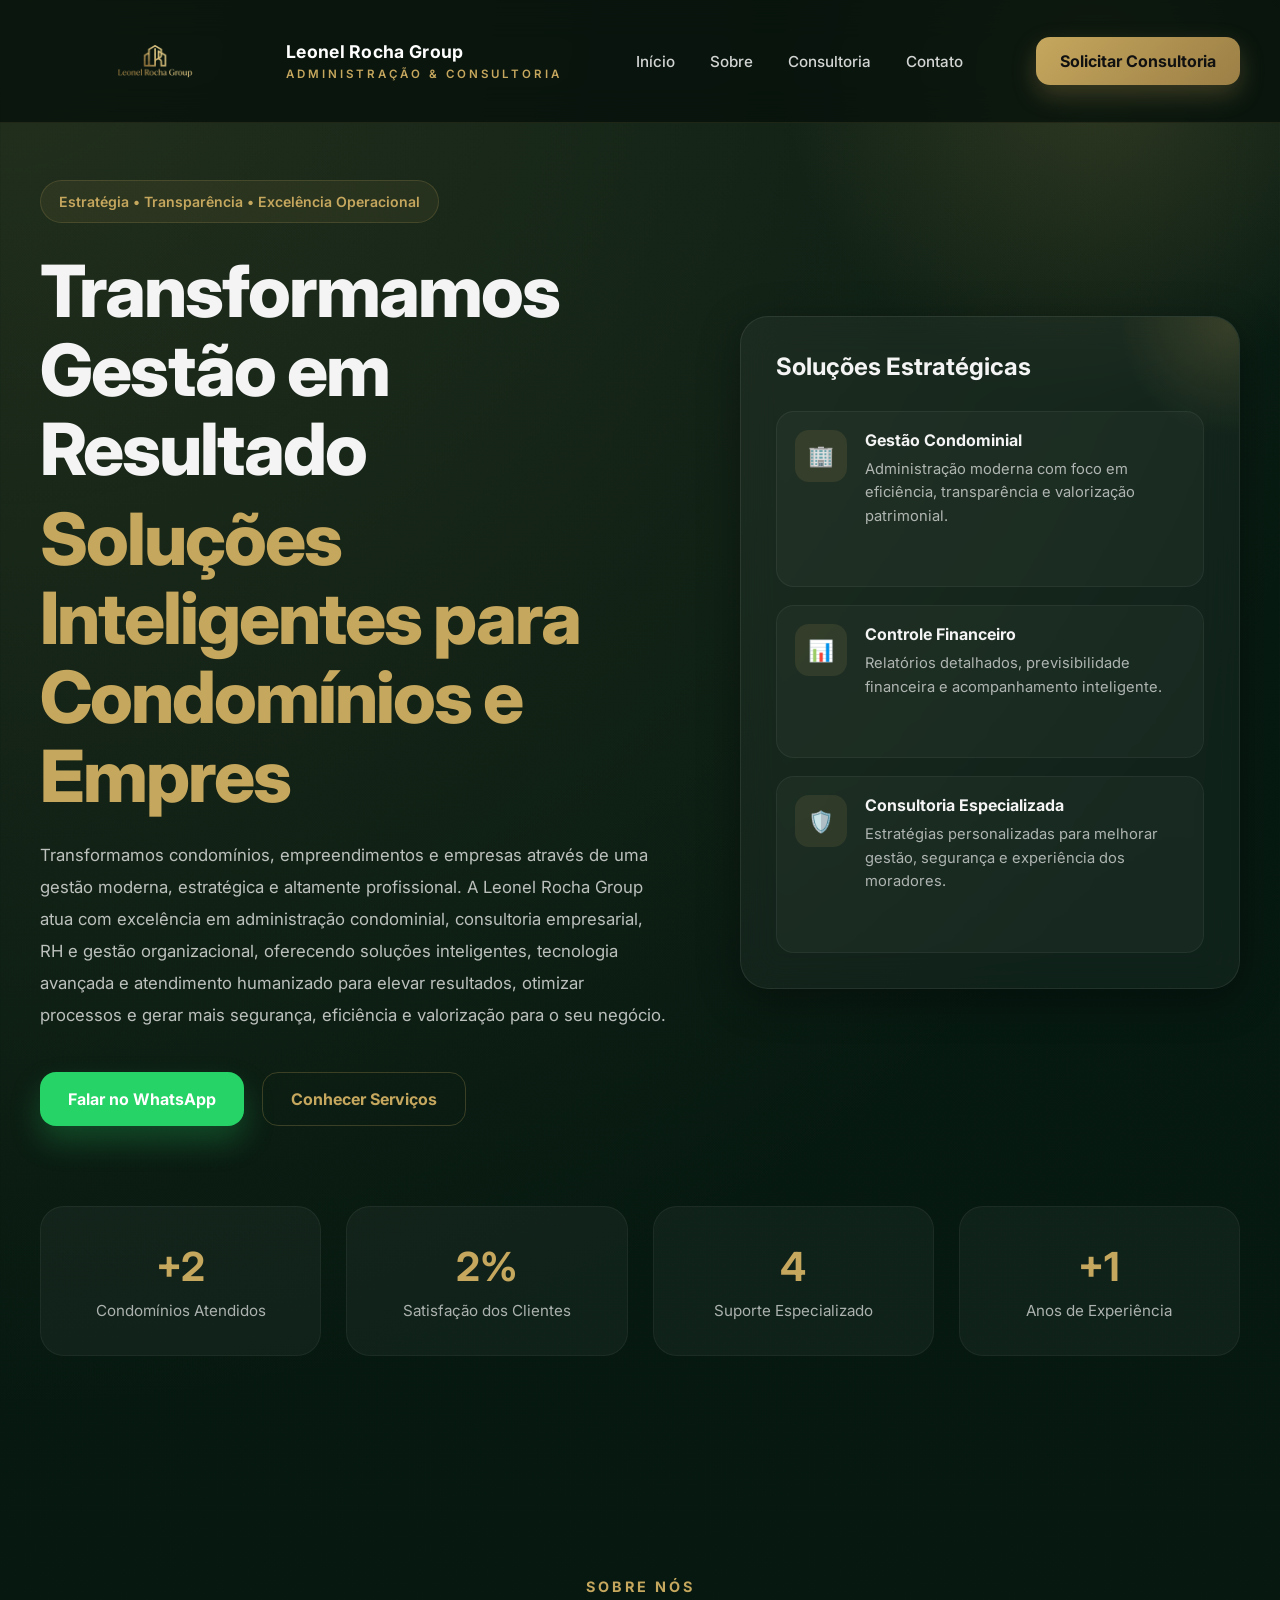
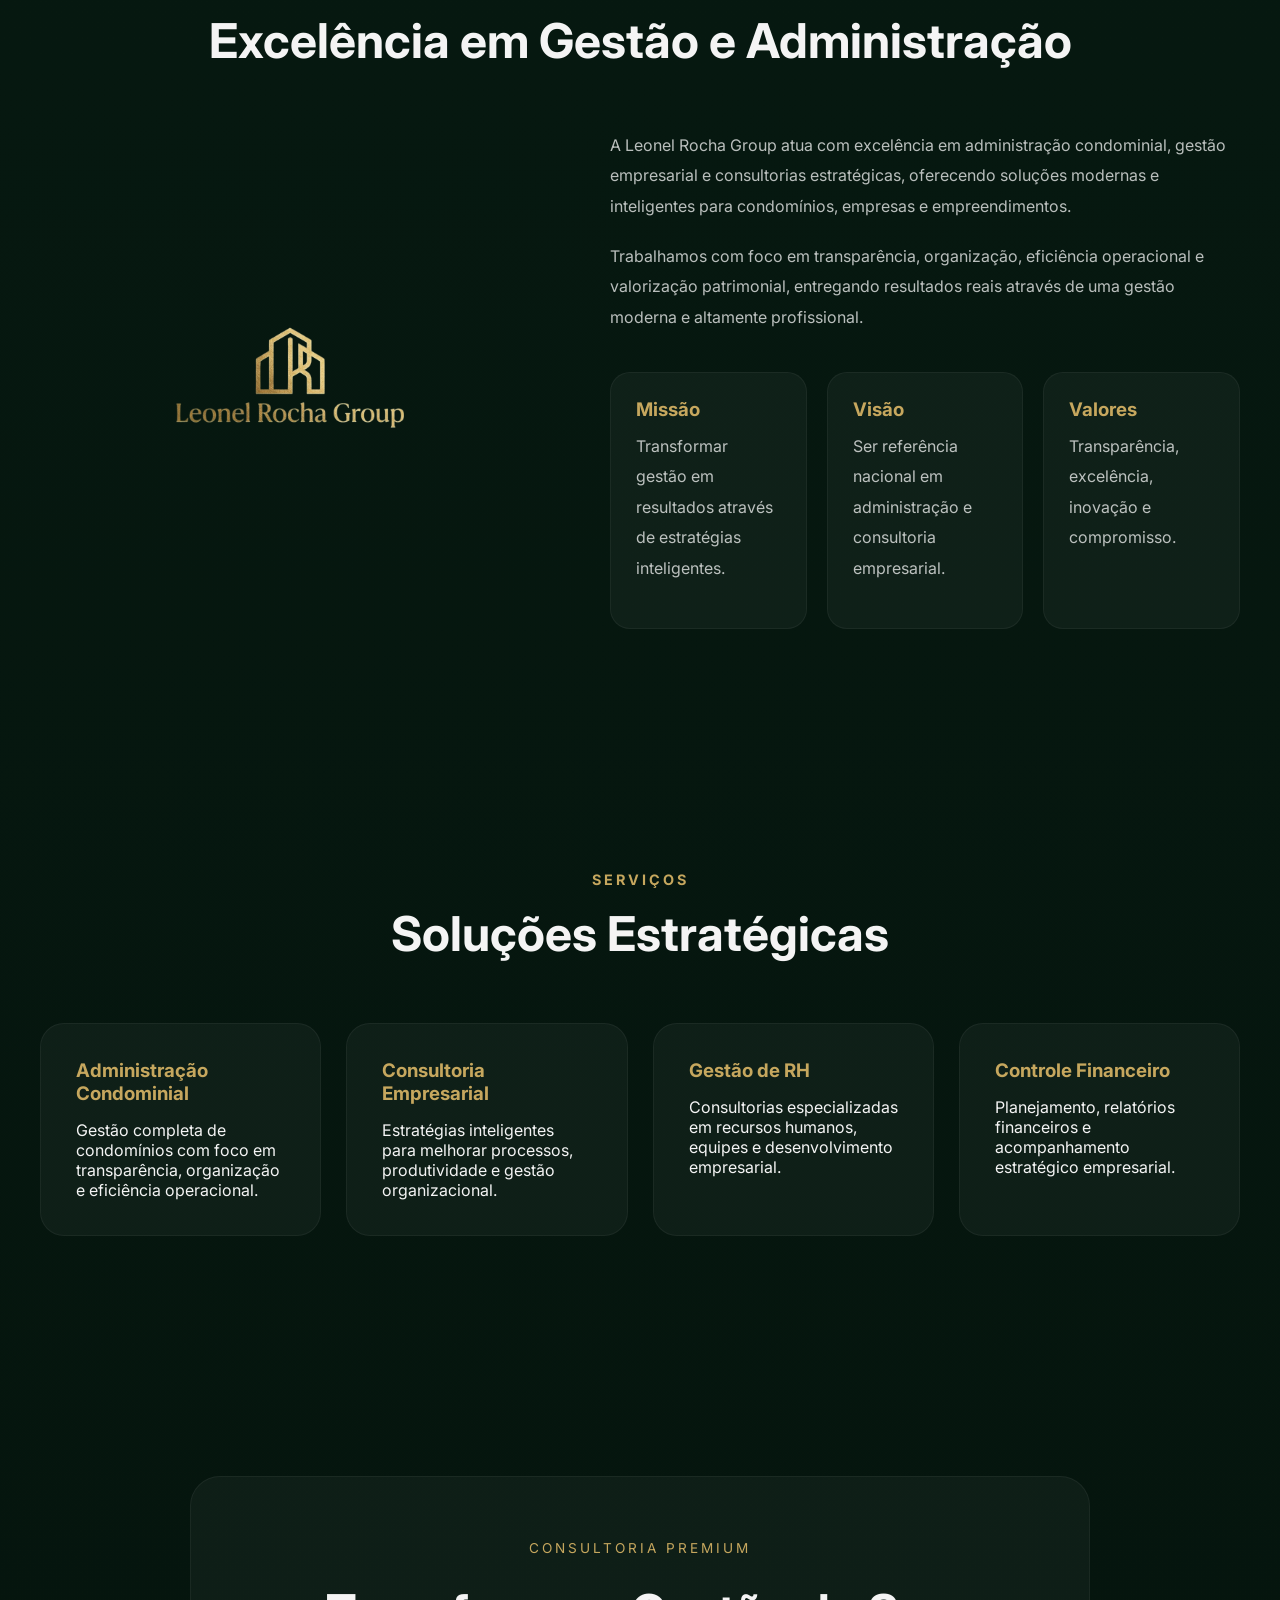
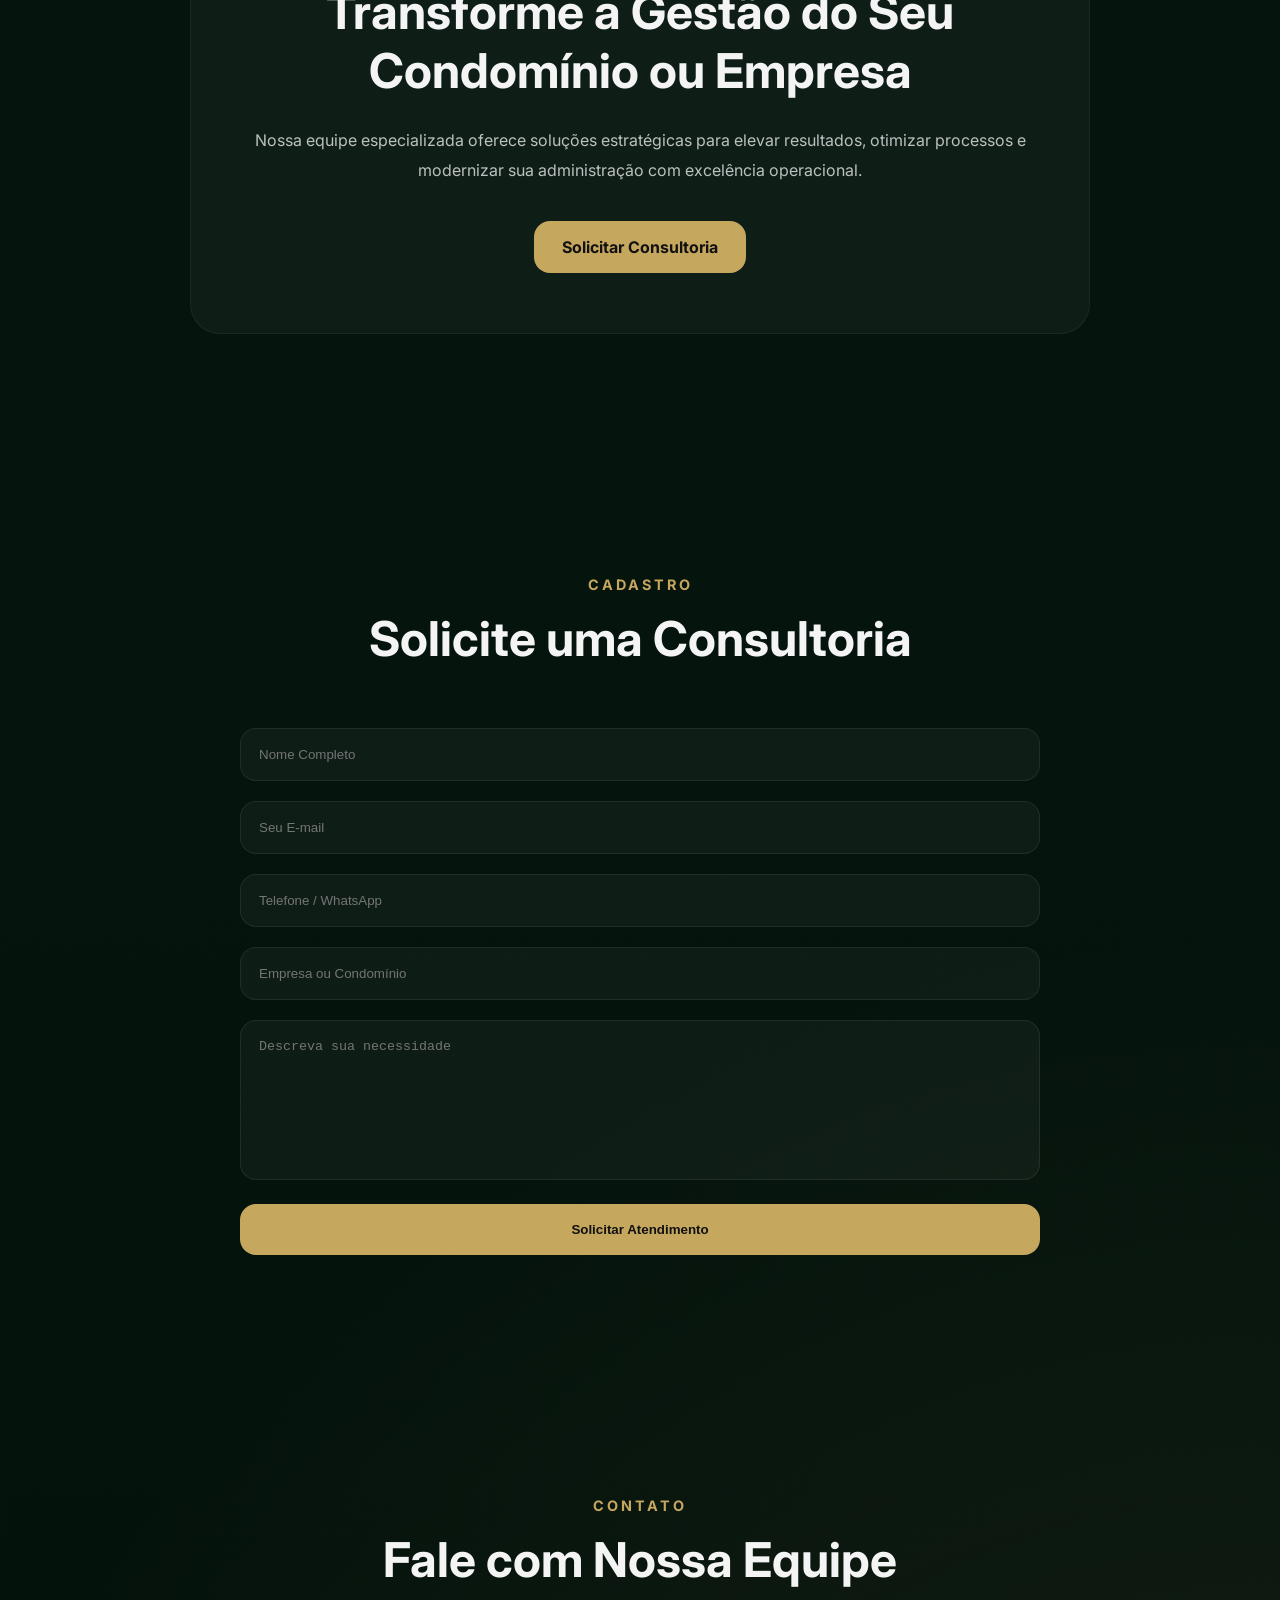
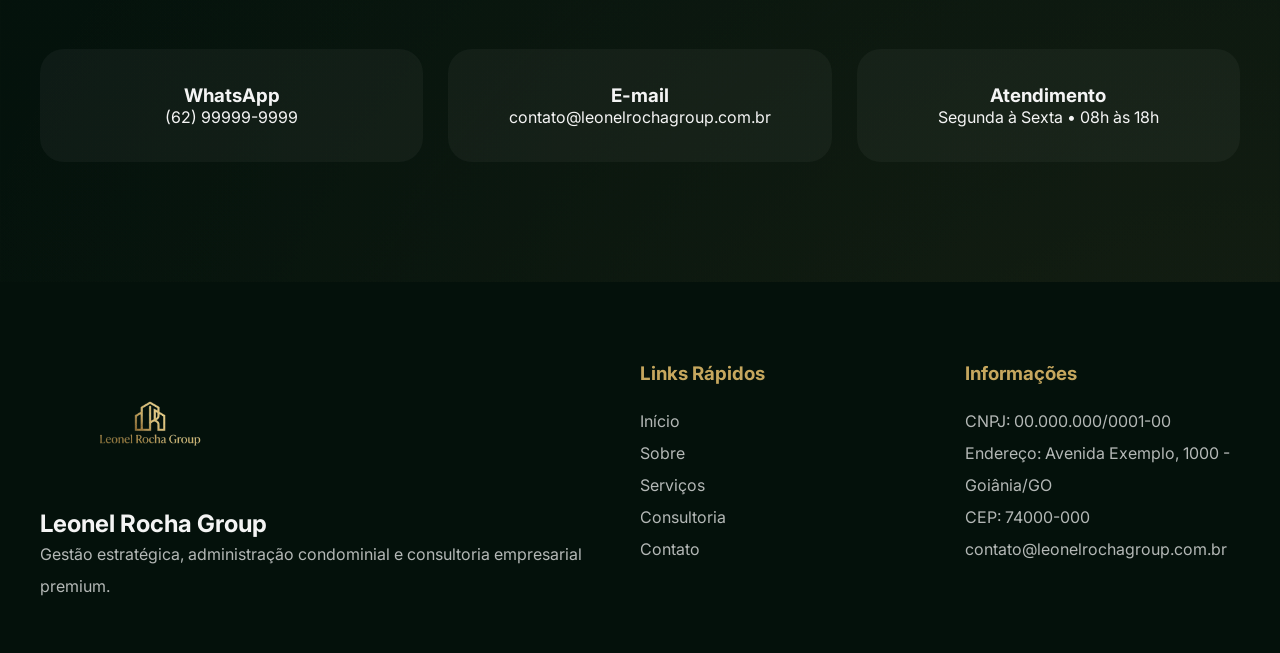
==== Html/index.html @ 77a7e717 "Primeira versão do site" ====
<!DOCTYPE html>
<html lang="pt-BR">

<head>
    <meta charset="UTF-8" />
    <meta name="viewport" content="width=device-width, initial-scale=1.0" />

    <title>Leonel Rocha Group | Administração & Consultoria</title>

    <!-- GOOGLE FONTS -->
    <link rel="preconnect" href="https://fonts.googleapis.com">
    <link rel="preconnect" href="https://fonts.gstatic.com" crossorigin>

    <link
        href="https://fonts.googleapis.com/css2?family=Inter:wght@300;400;500;600;700;800&display=swap"
        rel="stylesheet">

    <!-- CSS -->
    <link rel="stylesheet" href="/Css/style.css">
</head>

<body>

    <!-- NAVBAR -->

    <header class="navbar">

        <div class="nav-container">

            <a href="#" class="logo">

                <div class="logo-box">
                    <img src="/Src/Gemini_Generated_Image_ (1).png"
                        alt="Logo Leonel Rocha Group">
                </div>

                <div class="logo-text">
                    <h2>Leonel Rocha Group</h2>
                    <span>Administração & Consultoria</span>
                </div>

            </a>

            <nav class="menu">

                <a href="#inicio">Início</a>

                <a href="#sobre">Sobre</a>

                <a href="#consultoria">Consultoria</a>

                <a href="#contato">Contato</a>

            </nav>

            <a href="#cadastro" class="nav-button">
                Solicitar Consultoria
            </a>

            <div class="mobile-menu">
                ☰
            </div>

        </div>

    </header>

    <!-- HERO -->

    <section class="hero" id="inicio">

        <div class="hero-container">

            <div class="hero-content">

                <div class="tag">
                    Estratégia • Transparência • Excelência Operacional
                </div>

                <h1>
                    Transformamos Gestão em Resultado

                    <span>
                        Soluções Inteligentes para Condomínios e Empresas
                    </span>
                </h1>

                <p>
                    Transformamos condomínios, empreendimentos e empresas
                    através de uma gestão moderna, estratégica e altamente
                    profissional.

                    A Leonel Rocha Group atua com excelência em administração
                    condominial, consultoria empresarial, RH e gestão
                    organizacional, oferecendo soluções inteligentes,
                    tecnologia avançada e atendimento humanizado para elevar
                    resultados, otimizar processos e gerar mais segurança,
                    eficiência e valorização para o seu negócio.
                </p>

                <div class="hero-buttons">

                    <a href="#contato" class="btn-primary">
                        Falar no WhatsApp
                    </a>

                    <a href="#servicos" class="btn-secondary">
                        Conhecer Serviços
                    </a>

                </div>

            </div>

            <!-- HERO CARD -->

            <div class="hero-card">

                <h3>
                    Soluções Estratégicas
                </h3>

                <div class="card-list">

                    <div class="card-item">

                        <div class="card-icon">
                            🏢
                        </div>

                        <div>

                            <h4>Gestão Condominial</h4>

                            <p>
                                Administração moderna com foco em eficiência,
                                transparência e valorização patrimonial.
                            </p>

                        </div>

                    </div>

                    <div class="card-item">

                        <div class="card-icon">
                            📊
                        </div>

                        <div>

                            <h4>Controle Financeiro</h4>

                            <p>
                                Relatórios detalhados, previsibilidade
                                financeira e acompanhamento inteligente.
                            </p>

                        </div>

                    </div>

                    <div class="card-item">

                        <div class="card-icon">
                            🛡️
                        </div>

                        <div>

                            <h4>Consultoria Especializada</h4>

                            <p>
                                Estratégias personalizadas para melhorar
                                gestão, segurança e experiência dos moradores.
                            </p>

                        </div>

                    </div>

                </div>

            </div>

        </div>

    </section>

    <!-- ESTATÍSTICAS -->

    <section class="stats">

        <div class="stat-box">
            <h2>+120</h2>
            <p>Condomínios Atendidos</p>
        </div>

        <div class="stat-box">
            <h2>98%</h2>
            <p>Satisfação dos Clientes</p>
        </div>

        <div class="stat-box">
            <h2>24/7</h2>
            <p>Suporte Especializado</p>
        </div>

        <div class="stat-box">
            <h2>+10</h2>
            <p>Anos de Experiência</p>
        </div>

    </section>

    <!-- SOBRE -->

    <section class="about" id="sobre">

        <div class="section-title">

            <span>SOBRE NÓS</span>

            <h2>
                Excelência em Gestão e Administração
            </h2>

        </div>

        <div class="about-container">

            <div class="about-image">

                <img src="/Src/Gemini_Generated_Image_ (1).png"
                    alt="Leonel Rocha Group">

            </div>

            <div class="about-content">

                <p>
                    A Leonel Rocha Group atua com excelência em administração
                    condominial, gestão empresarial e consultorias
                    estratégicas, oferecendo soluções modernas e inteligentes
                    para condomínios, empresas e empreendimentos.
                </p>

                <p>
                    Trabalhamos com foco em transparência, organização,
                    eficiência operacional e valorização patrimonial,
                    entregando resultados reais através de uma gestão moderna
                    e altamente profissional.
                </p>

                <div class="about-grid">

                    <div class="about-box">

                        <h3>Missão</h3>

                        <p>
                            Transformar gestão em resultados através de
                            estratégias inteligentes.
                        </p>

                    </div>

                    <div class="about-box">

                        <h3>Visão</h3>

                        <p>
                            Ser referência nacional em administração e
                            consultoria empresarial.
                        </p>

                    </div>

                    <div class="about-box">

                        <h3>Valores</h3>

                        <p>
                            Transparência, excelência, inovação e compromisso.
                        </p>

                    </div>

                </div>

            </div>

        </div>

    </section>

    <!-- SERVIÇOS -->

    <section class="services" id="servicos">

        <div class="section-title">

            <span>SERVIÇOS</span>

            <h2>
                Soluções Estratégicas
            </h2>

        </div>

        <div class="services-grid">

            <div class="service-card">

                <h3>Administração Condominial</h3>

                <p>
                    Gestão completa de condomínios com foco em transparência,
                    organização e eficiência operacional.
                </p>

            </div>

            <div class="service-card">

                <h3>Consultoria Empresarial</h3>

                <p>
                    Estratégias inteligentes para melhorar processos,
                    produtividade e gestão organizacional.
                </p>

            </div>

            <div class="service-card">

                <h3>Gestão de RH</h3>

                <p>
                    Consultorias especializadas em recursos humanos, equipes e
                    desenvolvimento empresarial.
                </p>

            </div>

            <div class="service-card">

                <h3>Controle Financeiro</h3>

                <p>
                    Planejamento, relatórios financeiros e acompanhamento
                    estratégico empresarial.
                </p>

            </div>

        </div>

    </section>

    <!-- CONSULTORIA -->

    <section class="consultoria" id="consultoria">

        <div class="consultoria-content">

            <span>
                CONSULTORIA PREMIUM
            </span>

            <h2>
                Transforme a Gestão do Seu Condomínio ou Empresa
            </h2>

            <p>
                Nossa equipe especializada oferece soluções estratégicas para
                elevar resultados, otimizar processos e modernizar sua
                administração com excelência operacional.
            </p>

            <a href="#cadastro" class="consultoria-btn">
                Solicitar Consultoria
            </a>

        </div>

    </section>

    <!-- CADASTRO -->

    <section class="cadastro" id="cadastro">

        <div class="section-title">

            <span>CADASTRO</span>

            <h2>
                Solicite uma Consultoria
            </h2>

        </div>

        <form class="cadastro-form">

            <div class="input-group">
                <input type="text"
                    placeholder="Nome Completo"
                    required>
            </div>

            <div class="input-group">
                <input type="email"
                    placeholder="Seu E-mail"
                    required>
            </div>

            <div class="input-group">
                <input type="text"
                    placeholder="Telefone / WhatsApp"
                    required>
            </div>

            <div class="input-group">
                <input type="text"
                    placeholder="Empresa ou Condomínio">
            </div>

            <div class="input-group">
                <textarea
                    placeholder="Descreva sua necessidade"></textarea>
            </div>

            <button type="submit">
                Solicitar Atendimento
            </button>

        </form>

    </section>

    <!-- CONTATO -->

    <section class="contact" id="contato">

        <div class="section-title">

            <span>CONTATO</span>

            <h2>
                Fale com Nossa Equipe
            </h2>

        </div>

        <div class="contact-grid">

            <div class="contact-card">

                <h3>WhatsApp</h3>

                <p>(62) 99999-9999</p>

            </div>

            <div class="contact-card">

                <h3>E-mail</h3>

                <p>
                    contato@leonelrochagroup.com.br
                </p>

            </div>

            <div class="contact-card">

                <h3>Atendimento</h3>

                <p>
                    Segunda à Sexta • 08h às 18h
                </p>

            </div>

        </div>

    </section>

    <!-- FOOTER -->

    <footer class="footer">

        <div class="footer-container">

            <div class="footer-logo">

                <img src="/Src/Gemini_Generated_Image_ (1).png"
                    alt="Logo">

                <h2>
                    Leonel Rocha Group
                </h2>

                <p>
                    Gestão estratégica, administração condominial e
                    consultoria empresarial premium.
                </p>

            </div>

            <div class="footer-links">

                <h3>Links Rápidos</h3>

                <a href="#inicio">Início</a>

                <a href="#sobre">Sobre</a>

                <a href="#servicos">Serviços</a>

                <a href="#consultoria">Consultoria</a>

                <a href="#contato">Contato</a>

            </div>

            <div class="footer-company">

                <h3>Informações</h3>

                <p>
                    CNPJ: 00.000.000/0001-00
                </p>

                <p>
                    Endereço: Avenida Exemplo, 1000 - Goiânia/GO
                </p>

                <p>
                    CEP: 74000-000
                </p>

                <p>
                    contato@leonelrochagroup.com.br
                </p>

            </div>

        </div>

        <div class="footer-bottom">

            © 2026 Leonel Rocha Group — Todos os direitos reservados.

        </div>

    </footer>

    <!-- ADICIONE ANTES DE FECHAR O </body> -->

<script>

/* =========================================
   MENU MOBILE
========================================= */

const mobileMenu = document.querySelector(".mobile-menu");
const menu = document.querySelector(".menu");

mobileMenu.addEventListener("click", () => {

    menu.classList.toggle("active");

});

/* =========================================
   NAVBAR SCROLL EFFECT
========================================= */

const navbar = document.querySelector(".navbar");

window.addEventListener("scroll", () => {

    if(window.scrollY > 50){

        navbar.classList.add("navbar-scroll");

    } else {

        navbar.classList.remove("navbar-scroll");

    }

});

/* =========================================
   SCROLL REVEAL ANIMATION
========================================= */

const reveals = document.querySelectorAll(`
.hero-content,
.hero-card,
.stat-box,
.about-image,
.about-content,
.service-card,
.contact-card,
.consultoria-content,
.cadastro-form
`);

const revealOnScroll = () => {

    reveals.forEach((element) => {

        const windowHeight = window.innerHeight;
        const revealTop = element.getBoundingClientRect().top;
        const revealPoint = 120;

        if(revealTop < windowHeight - revealPoint){

            element.classList.add("active-reveal");

        }

    });

};

window.addEventListener("scroll", revealOnScroll);

revealOnScroll();

/* =========================================
   CONTADOR ANIMADO
========================================= */

const counters = document.querySelectorAll(".stat-box h2");

const startCounter = () => {

    counters.forEach(counter => {

        const updateCounter = () => {

            const target = +counter.innerText.replace(/\D/g, '');
            const count = +counter.getAttribute("data-count") || 0;

            const increment = target / 80;

            if(count < target){

                const value = Math.ceil(count + increment);

                counter.setAttribute("data-count", value);

                if(counter.innerText.includes("%")){

                    counter.innerText = value + "%";

                } else if(counter.innerText.includes("+")){

                    counter.innerText = "+" + value;

                } else {

                    counter.innerText = value;

                }

                setTimeout(updateCounter, 20);

            }

        };

        updateCounter();

    });

};

startCounter();

/* =========================================
   EFEITO DIGITAÇÃO HERO
========================================= */

const typingElement = document.querySelector(".hero h1 span");

const text = "Soluções Inteligentes para Condomínios e Empresas";

let index = 0;

function typingEffect(){

    if(index < text.length){

        typingElement.innerHTML += text.charAt(index);

        index++;

        setTimeout(typingEffect, 45);

    }

}

typingElement.innerHTML = "";

typingEffect();

/* =========================================
   BOTÃO WHATSAPP
========================================= */

const whatsappBtn = document.querySelector(".btn-primary");

whatsappBtn.addEventListener("click", () => {

    window.open(
        "https://wa.me/5562999999999?text=Olá,%20gostaria%20de%20solicitar%20uma%20consultoria.",
        "_blank"
    );

});

/* =========================================
   PARTICULAS PREMIUM
========================================= */

const body = document.querySelector("body");

for(let i = 0; i < 25; i++){

    let particle = document.createElement("span");

    particle.classList.add("particle");

    particle.style.left = Math.random() * window.innerWidth + "px";

    particle.style.animationDuration =
        (Math.random() * 10 + 10) + "s";

    particle.style.opacity = Math.random();

    particle.style.width =
        particle.style.height =
        (Math.random() * 4 + 2) + "px";

    body.appendChild(particle);

}

</script>

<script src="/Js/script.js"></script>

</body>

</html>
---- Css/style.css ----
/* =========================
   RESET
========================= */

*{
  margin:0;
  padding:0;
  box-sizing:border-box;
}

html{
  scroll-behavior:smooth;
}

body{
  font-family:'Inter',sans-serif;
  background:
  radial-gradient(circle at top left, rgba(198,167,94,0.15), transparent 25%),
  radial-gradient(circle at bottom right, rgba(198,167,94,0.10), transparent 25%),
  linear-gradient(to bottom, #071b12, #04110b);

  color:#F4F4F4;
  overflow-x:hidden;
}

/* =========================
   ROOT
========================= */

:root{
  --primary:#0A3220;
  --primary-dark:#04140d;
  --secondary:#C6A75E;
  --secondary-light:#e3c783;
  --white:#F4F4F4;
  --text:#d9d9d9;
  --glass:rgba(255,255,255,0.05);
  --border:rgba(255,255,255,0.08);
  --shadow:0 10px 40px rgba(0,0,0,.35);
  --accent:#25D366;
}

/* =========================
   SCROLL
========================= */

::-webkit-scrollbar{
  width:10px;
}

::-webkit-scrollbar-track{
  background:#071b12;
}

::-webkit-scrollbar-thumb{
  background:var(--secondary);
  border-radius:20px;
}

/* =========================
   NAVBAR
========================= */

.navbar{
  width:100%;
  position:fixed;
  top:0;
  left:0;
  z-index:999;
  backdrop-filter:blur(18px);
  -webkit-backdrop-filter:blur(18px);
  background:rgba(5,15,10,0.75);
  border-bottom:1px solid rgba(198,167,94,0.12);
}

.nav-container{
  max-width:1400px;
  margin:auto;
  padding:16px 40px;
  display:flex;
  align-items:center;
  justify-content:space-between;
  gap:30px;
}

/* =========================
   LOGO
========================= */

.logo{
  display:flex;
  align-items:center;
  gap:16px;
  text-decoration:none;
  flex-shrink:0;
}

.logo-box{
  width:230px;
  height:90px;
  display:flex;
  align-items:center;
  justify-content:center;
  overflow:hidden;
}

.logo-box img{
  width:100%;
  height:100%;
  object-fit:contain;
}

.logo-text h2{
  color:white;
  font-size:1.1rem;
  font-weight:700;
  letter-spacing:.3px;
}

.logo-text span{
  color:var(--secondary);
  font-size:.72rem;
  text-transform:uppercase;
  letter-spacing:3px;
  font-weight:600;
}

/* =========================
   MENU
========================= */

.menu{
  display:flex;
  align-items:center;
  gap:35px;
}

.menu a{
  color:rgba(255,255,255,.82);
  text-decoration:none;
  font-size:.95rem;
  font-weight:500;
  transition:.3s ease;
  position:relative;
}

.menu a::after{
  content:'';
  position:absolute;
  left:0;
  bottom:-8px;
  width:0;
  height:2px;
  background:var(--secondary);
  transition:.3s ease;
}

.menu a:hover{
  color:var(--secondary);
}

.menu a:hover::after{
  width:100%;
}

/* =========================
   BUTTON NAV
========================= */

.nav-button{
  background:linear-gradient(
    135deg,
    var(--secondary),
    #9b7f45
  );

  border:none;
  color:#111;
  padding:14px 24px;
  border-radius:14px;
  font-weight:700;
  cursor:pointer;
  transition:.4s ease;
  box-shadow:0 10px 25px rgba(198,167,94,.25);
  text-decoration:none;
}

.nav-button:hover{
  transform:translateY(-3px);
  box-shadow:0 15px 35px rgba(198,167,94,.35);
}

/* =========================
   HERO
========================= */

.hero{
  min-height:100vh;
  display:flex;
  align-items:center;
  justify-content:center;
  padding:180px 40px 80px;
  position:relative;
}

.hero::before{
  content:'';
  position:absolute;
  width:650px;
  height:650px;
  background:
  radial-gradient(
    circle,
    rgba(198,167,94,0.18),
    transparent 70%
  );

  top:-250px;
  right:-150px;
  z-index:0;
}

.hero-container{
  max-width:1400px;
  width:100%;
  display:grid;
  grid-template-columns:1fr 500px;
  gap:70px;
  align-items:center;
  z-index:2;
}

.hero-content{
  position:relative;
}

.tag{
  display:inline-flex;
  align-items:center;
  gap:10px;
  padding:12px 18px;
  border-radius:50px;
  background:rgba(198,167,94,.08);
  border:1px solid rgba(198,167,94,.18);
  color:var(--secondary);
  margin-bottom:28px;
  font-size:.88rem;
  font-weight:600;
}

.hero h1{
  font-size:4.5rem;
  line-height:1.1;
  margin-bottom:25px;
  font-weight:800;
  letter-spacing:-2px;
}

.hero h1 span{
  color:var(--secondary);
  display:block;
  margin-top:10px;
}

.hero p{
  font-size:1.05rem;
  line-height:1.9;
  color:rgba(255,255,255,.72);
  max-width:720px;
  margin-bottom:40px;
}

/* =========================
   HERO BUTTONS
========================= */

.hero-buttons{
  display:flex;
  gap:18px;
  flex-wrap:wrap;
}

.btn-primary,
.btn-secondary{
  padding:16px 28px;
  border-radius:16px;
  font-weight:700;
  cursor:pointer;
  transition:.4s ease;
  text-decoration:none;
  display:inline-flex;
  align-items:center;
  justify-content:center;
}

.btn-primary{
  background:var(--accent);
  color:white;
  border:none;
  box-shadow:0 15px 30px rgba(37,211,102,.25);
}

.btn-primary:hover{
  transform:translateY(-4px);
}

.btn-secondary{
  background:transparent;
  border:1px solid rgba(198,167,94,.25);
  color:var(--secondary);
}

.btn-secondary:hover{
  background:rgba(198,167,94,.12);
  transform:translateY(-4px);
}

/* =========================
   HERO CARD
========================= */

.hero-card{
  background:rgba(255,255,255,.04);
  border:1px solid rgba(255,255,255,.08);
  backdrop-filter:blur(18px);
  border-radius:28px;
  padding:35px;
  box-shadow:var(--shadow);
  position:relative;
  overflow:hidden;
}

.hero-card::before{
  content:'';
  position:absolute;
  width:220px;
  height:220px;
  background:
  radial-gradient(
    circle,
    rgba(198,167,94,.18),
    transparent 70%
  );

  top:-100px;
  right:-100px;
}

.hero-card h3{
  font-size:1.5rem;
  margin-bottom:30px;
}

.card-list{
  display:flex;
  flex-direction:column;
  gap:18px;
}

.card-item{
  display:flex;
  gap:18px;
  align-items:flex-start;
  padding:18px;
  border-radius:18px;
  background:rgba(255,255,255,.03);
  border:1px solid rgba(255,255,255,.05);
  transition:.4s ease;
}

.card-item:hover{
  transform:translateX(6px);
  border-color:rgba(198,167,94,.25);
}

.card-icon{
  min-width:52px;
  height:52px;
  border-radius:14px;
  background:rgba(198,167,94,.12);
  display:flex;
  align-items:center;
  justify-content:center;
  font-size:1.3rem;
}

.card-item h4{
  margin-bottom:8px;
  font-size:1rem;
}

.card-item p{
  color:rgba(255,255,255,.65);
  font-size:.92rem;
  line-height:1.6;
}

/* =========================
   STATS
========================= */

.stats{
  max-width:1400px;
  margin:auto;
  padding:0 40px 100px;
  display:grid;
  grid-template-columns:repeat(4,1fr);
  gap:25px;
}

.stat-box{
  padding:35px;
  border-radius:24px;
  background:rgba(255,255,255,.04);
  border:1px solid rgba(255,255,255,.05);
  text-align:center;
  transition:.4s ease;
}

.stat-box:hover{
  transform:translateY(-6px);
  border-color:rgba(198,167,94,.25);
}

.stat-box h2{
  font-size:2.5rem;
  color:var(--secondary);
  margin-bottom:10px;
}

.stat-box p{
  color:rgba(255,255,255,.65);
  font-size:.95rem;
}

/* =========================
   SECTION TITLE
========================= */

.section-title{
  text-align:center;
  margin-bottom:60px;
}

.section-title span{
  color:var(--secondary);
  font-size:.9rem;
  letter-spacing:3px;
  font-weight:700;
}

.section-title h2{
  font-size:3rem;
  margin-top:15px;
}

/* =========================
   ABOUT
========================= */

.about,
.services,
.consultoria,
.cadastro,
.contact{
  padding:120px 40px;
}

.about-container{
  max-width:1400px;
  margin:auto;
  display:grid;
  grid-template-columns:500px 1fr;
  gap:70px;
  align-items:center;
}

.about-image img{
  width:100%;
  border-radius:30px;
  object-fit:cover;
}

.about-content p{
  color:rgba(255,255,255,.72);
  line-height:1.9;
  margin-bottom:20px;
}

.about-grid{
  display:grid;
  grid-template-columns:repeat(3,1fr);
  gap:20px;
  margin-top:40px;
}

.about-box{
  padding:25px;
  border-radius:20px;
  background:rgba(255,255,255,.04);
  border:1px solid rgba(255,255,255,.05);
}

.about-box h3{
  color:var(--secondary);
  margin-bottom:10px;
}

/* =========================
   SERVICES
========================= */

.services-grid{
  max-width:1400px;
  margin:auto;
  display:grid;
  grid-template-columns:repeat(4,1fr);
  gap:25px;
}

.service-card{
  padding:35px;
  border-radius:24px;
  background:rgba(255,255,255,.04);
  border:1px solid rgba(255,255,255,.05);
  transition:.4s ease;
}

.service-card:hover{
  transform:translateY(-8px);
  border-color:rgba(198,167,94,.25);
}

.service-card h3{
  color:var(--secondary);
  margin-bottom:15px;
}

/* =========================
   CONSULTORIA
========================= */

.consultoria-content{
  max-width:900px;
  margin:auto;
  text-align:center;
  padding:60px;
  border-radius:30px;
  background:rgba(255,255,255,.04);
  border:1px solid rgba(255,255,255,.05);
}

.consultoria-content span{
  color:var(--secondary);
  letter-spacing:3px;
  font-size:.85rem;
}

.consultoria-content h2{
  font-size:3rem;
  margin:25px 0;
}

.consultoria-content p{
  color:rgba(255,255,255,.72);
  line-height:1.9;
  margin-bottom:35px;
}

.consultoria-btn{
  display:inline-flex;
  padding:16px 28px;
  background:var(--secondary);
  color:#111;
  border-radius:16px;
  text-decoration:none;
  font-weight:700;
}

/* =========================
   FORM
========================= */

.cadastro-form{
  max-width:800px;
  margin:auto;
  display:flex;
  flex-direction:column;
  gap:20px;
}

.input-group input,
.input-group textarea{
  width:100%;
  padding:18px;
  border-radius:16px;
  border:1px solid rgba(255,255,255,.08);
  background:rgba(255,255,255,.04);
  color:white;
  outline:none;
}

.input-group textarea{
  min-height:160px;
  resize:none;
}

.cadastro-form button{
  padding:18px;
  border:none;
  border-radius:16px;
  background:var(--secondary);
  color:#111;
  font-weight:700;
  cursor:pointer;
}

/* =========================
   CONTACT
========================= */

.contact-grid{
  max-width:1200px;
  margin:auto;
  display:grid;
  grid-template-columns:repeat(3,1fr);
  gap:25px;
}

.contact-card{
  padding:35px;
  border-radius:24px;
  background:rgba(255,255,255,.04);
  text-align:center;
}

/* =========================
   FOOTER
========================= */

.footer{
  background:#04110b;
  padding-top:80px;
}

.footer-container{
  max-width:1400px;
  margin:auto;
  padding:0 40px 60px;
  display:grid;
  grid-template-columns:2fr 1fr 1fr;
  gap:50px;
}

.footer-logo img{
  width:220px;
  margin-bottom:20px;
}

.footer h3{
  margin-bottom:20px;
  color:var(--secondary);
}

.footer p,
.footer a{
  color:rgba(255,255,255,.7);
  text-decoration:none;
  line-height:2;
}

.footer-links{
  display:flex;
  flex-direction:column;
}

.footer-bottom{
  border-top:1px solid rgba(255,255,255,.05);
  text-align:center;
  padding:25px;
  color:rgba(255,255,255,.5);
}

/* =========================
   MOBILE
========================= */

.mobile-menu{
  display:none;
  color:white;
  font-size:1.8rem;
  cursor:pointer;
}

@media(max-width:1100px){

  .hero-container,
  .about-container,
  .services-grid,
  .contact-grid,
  .footer-container{
    grid-template-columns:1fr;
  }

  .stats{
    grid-template-columns:repeat(2,1fr);
  }

  .about-grid{
    grid-template-columns:1fr;
  }

  .hero h1{
    font-size:3rem;
  }

  .section-title h2{
    font-size:2.3rem;
  }
}

@media(max-width:768px){

  .menu,
  .nav-button{
    display:none;
  }

  .mobile-menu{
    display:block;
  }

  .nav-container{
    padding:15px 20px;
  }

  .logo-box{
    width:150px;
    height:60px;
  }

  .hero{
    padding:150px 20px 70px;
  }

  .hero h1{
    font-size:2.2rem;
  }

  .hero p{
    font-size:.98rem;
  }

  .hero-buttons{
    flex-direction:column;
  }

  .btn-primary,
  .btn-secondary{
    width:100%;
  }

  .stats{
    grid-template-columns:1fr;
    padding:0 20px 70px;
  }

  .about,
  .services,
  .consultoria,
  .cadastro,
  .contact{
    padding:90px 20px;
  }

  .consultoria-content{
    padding:35px 25px;
  }

  .consultoria-content h2{
    font-size:2rem;
  }

  .section-title h2{
    font-size:2rem;
  }

  /* =========================================
   MENU MOBILE
========================================= */

.menu.active{
    position:absolute;
    top:100%;
    left:0;
    width:100%;
    background:#071b12;
    display:flex;
    flex-direction:column;
    padding:30px;
    gap:25px;
    border-bottom:1px solid rgba(198,167,94,.15);
}

/* =========================================
   NAVBAR SCROLL
========================================= */

.navbar-scroll{
    background:rgba(3,10,7,.95);
    box-shadow:0 10px 30px rgba(0,0,0,.25);
}

/* =========================================
   SCROLL REVEAL
========================================= */

.hero-content,
.hero-card,
.stat-box,
.about-image,
.about-content,
.service-card,
.contact-card,
.consultoria-content,
.cadastro-form{
    opacity:0;
    transform:translateY(60px);
    transition:1s ease;
}

.active-reveal{
    opacity:1;
    transform:translateY(0);
}

/* =========================================
   HOVER PREMIUM
========================================= */

.service-card:hover,
.contact-card:hover,
.about-box:hover,
.stat-box:hover{
    transform:translateY(-10px) scale(1.02);
}

/* =========================================
   PARTICLES
========================================= */

.particle{
    position:fixed;
    bottom:-20px;
    background:rgba(198,167,94,.4);
    border-radius:50%;
    pointer-events:none;
    animation:particleMove linear infinite;
    z-index:0;
}

@keyframes particleMove{

    from{
        transform:translateY(0);
    }

    to{
        transform:translateY(-120vh);
    }

}

/* =========================================
   GLOW EFFECT
========================================= */

.hero h1 span{
    text-shadow:
    0 0 10px rgba(198,167,94,.4),
    0 0 20px rgba(198,167,94,.2);
}

/* =========================================
   BUTTON EFFECT
========================================= */

.btn-primary,
.btn-secondary,
.nav-button{
    position:relative;
    overflow:hidden;
}

.btn-primary::before,
.btn-secondary::before,
.nav-button::before{
    content:'';
    position:absolute;
    width:0;
    height:100%;
    top:0;
    left:0;
    background:rgba(255,255,255,.08);
    transition:.5s;
}

.btn-primary:hover::before,
.btn-secondary:hover::before,
.nav-button:hover::before{
    width:100%;
}

/* =========================================
   CARD GLOW
========================================= */

.hero-card::after{
    content:'';
    position:absolute;
    inset:0;
    border-radius:28px;
    padding:1px;

    background:linear-gradient(
        135deg,
        rgba(198,167,94,.35),
        transparent,
        rgba(198,167,94,.2)
    );

    pointer-events:none;

    border:1px solid rgba(198,167,94,.15);
}

/* =========================================
   INPUT EFFECT
========================================= */

.input-group input:focus,
.input-group textarea:focus{

    border-color:rgba(198,167,94,.5);

    box-shadow:
    0 0 0 4px rgba(198,167,94,.08);

}

/* =========================================
   FLOATING ANIMATION
========================================= */

.hero-card{
    animation:floating 6s ease-in-out infinite;
}

@keyframes floating{

    0%{
        transform:translateY(0px);
    }

    50%{
        transform:translateY(-10px);
    }

    100%{
        transform:translateY(0px);
    }

}
}
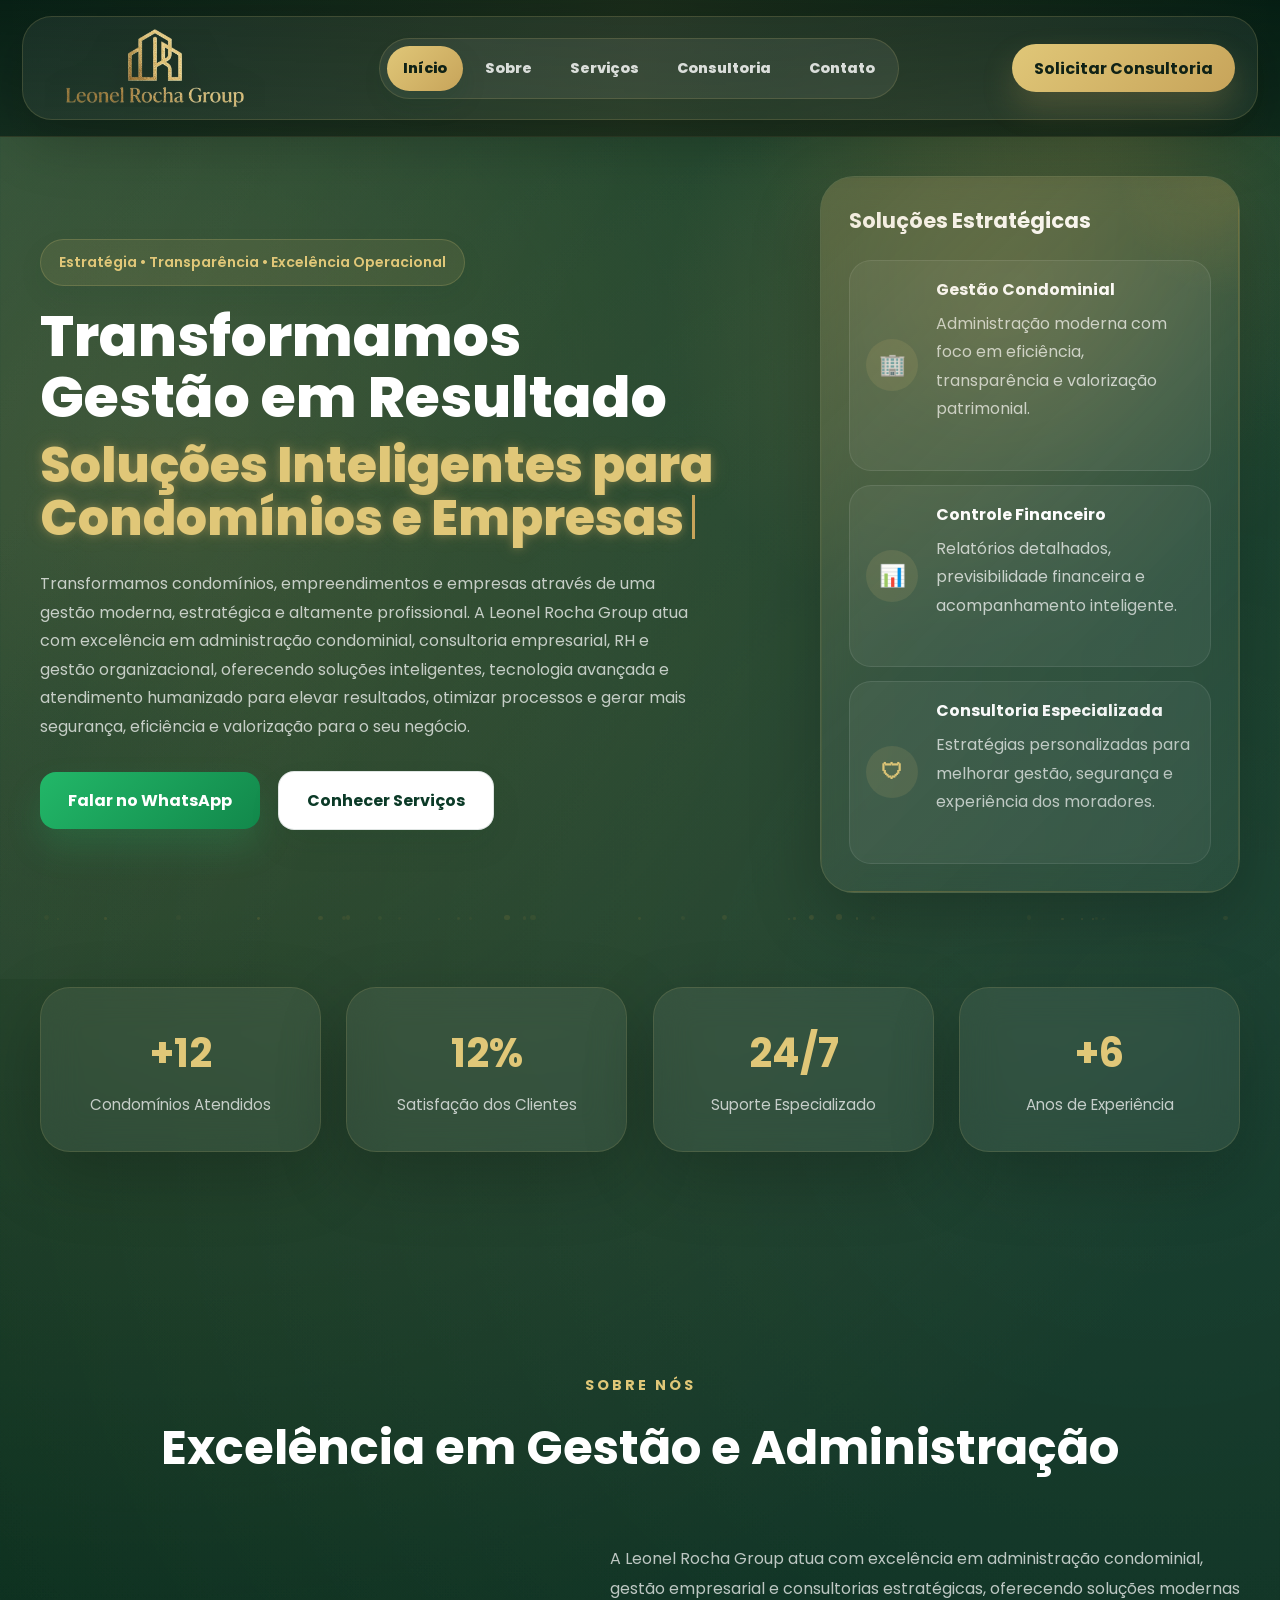
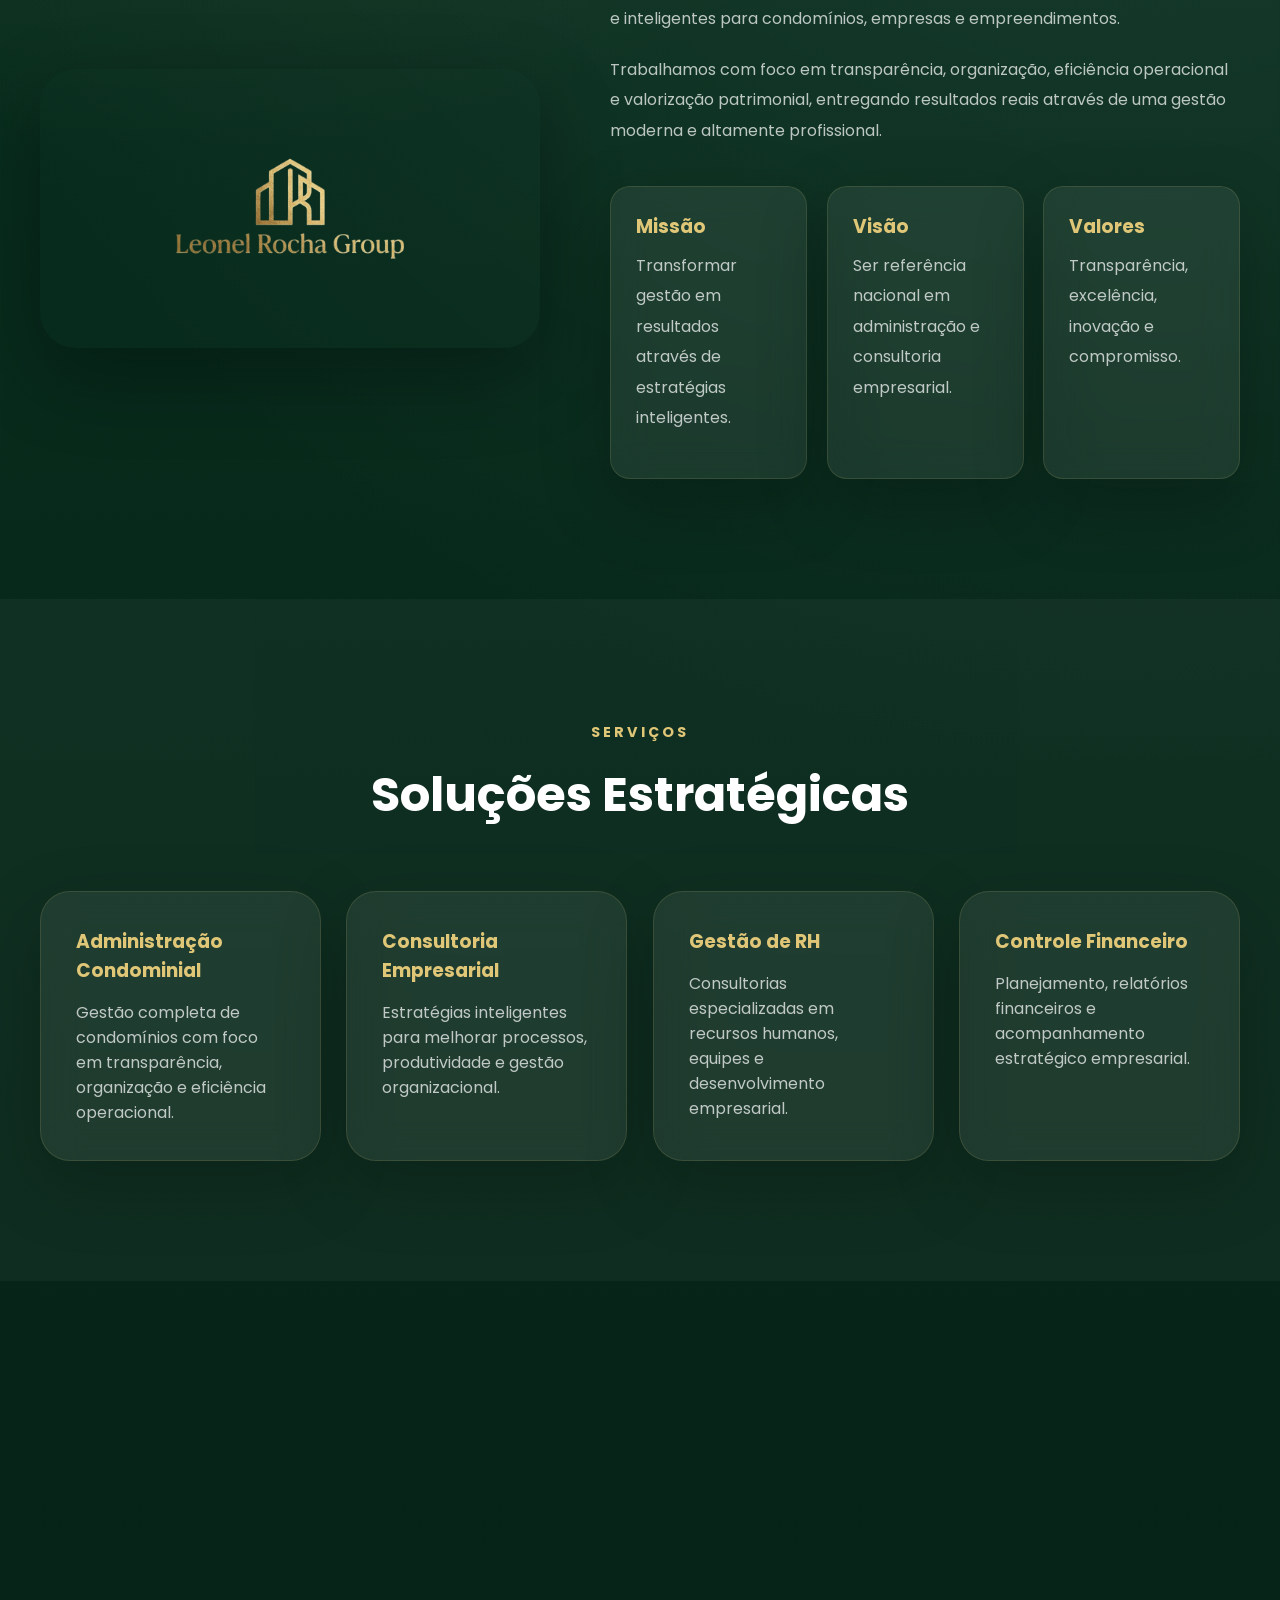
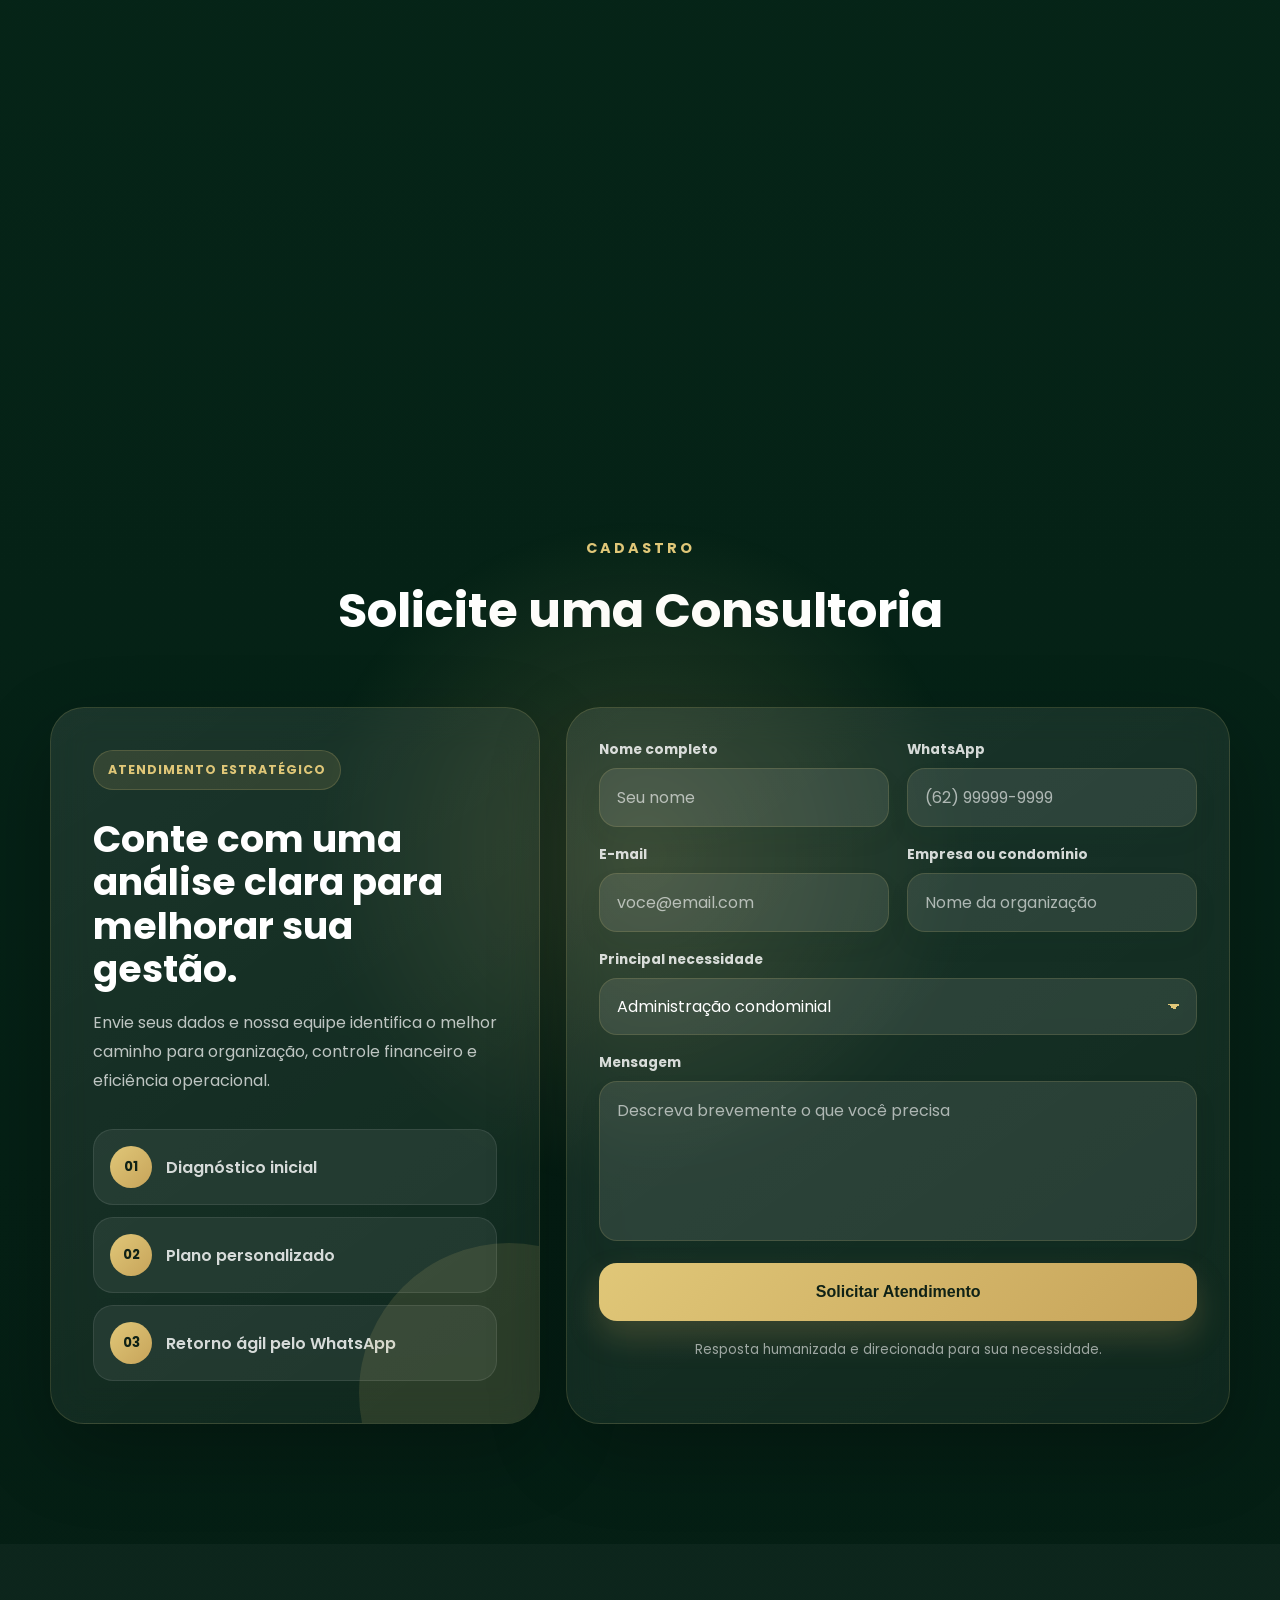
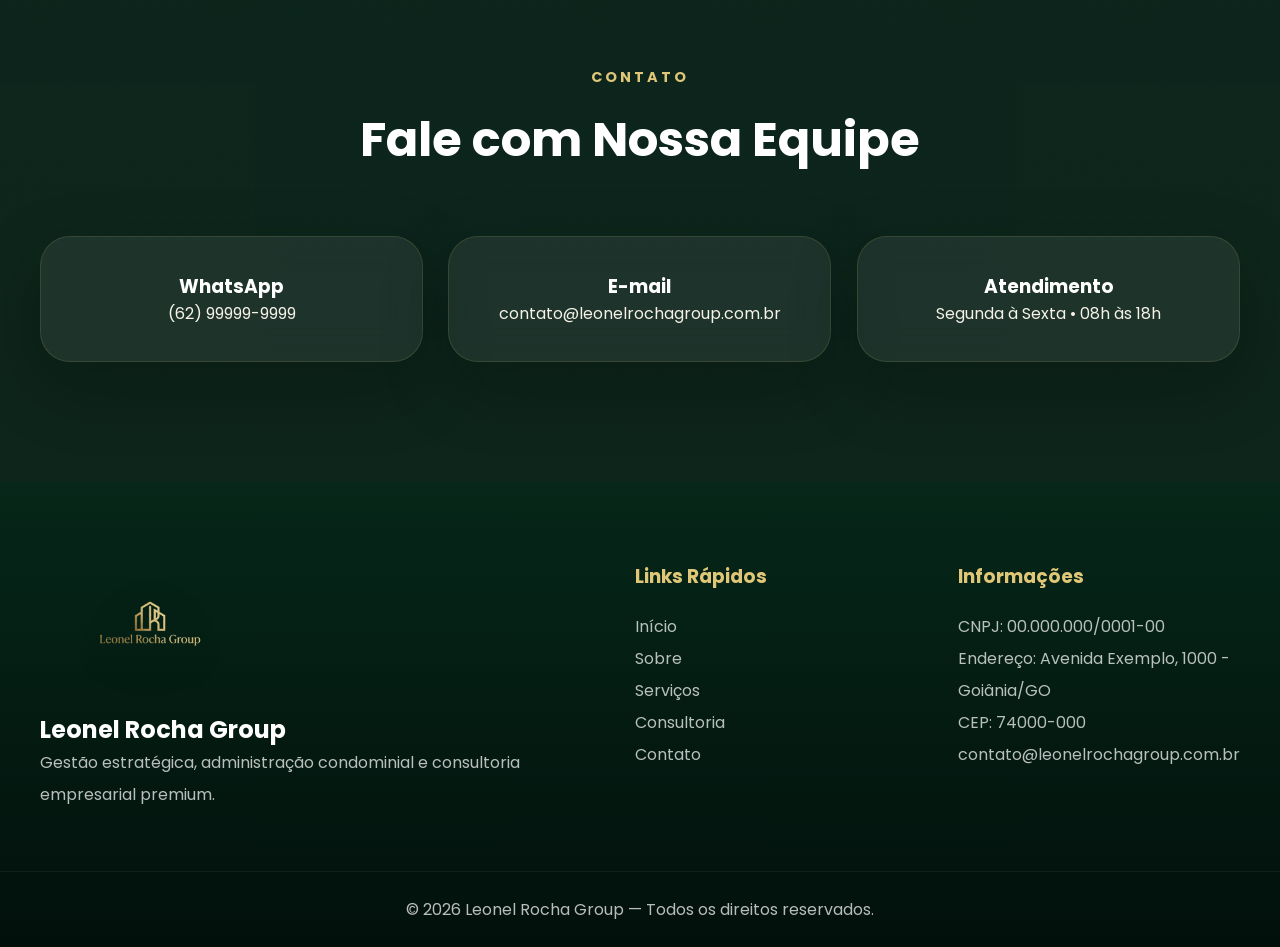
==== commit 7b320097: "Atualização do site" ====
--- a/Html/index.html
+++ b/Html/index.html
@@ -12,11 +12,11 @@
     <link rel="preconnect" href="https://fonts.gstatic.com" crossorigin>
 
     <link
-        href="https://fonts.googleapis.com/css2?family=Inter:wght@300;400;500;600;700;800&display=swap"
+        href="https://fonts.googleapis.com/css2?family=Poppins:wght@400;500;600;700;800&display=swap"
         rel="stylesheet">
 
     <!-- CSS -->
-    <link rel="stylesheet" href="/Css/style.css">
+    <link rel="stylesheet" href="../Css/style.css">
 </head>
 
 <body>
@@ -27,18 +27,13 @@
 
         <div class="nav-container">
 
-            <a href="#" class="logo">
+            <a href="#inicio" class="logo" aria-label="Leonel Rocha Group - Início">
 
                 <div class="logo-box">
-                    <img src="/Src/Gemini_Generated_Image_ (1).png"
+                    <img src="../Src/logo-completa-navbar.png"
                         alt="Logo Leonel Rocha Group">
                 </div>
 
-                <div class="logo-text">
-                    <h2>Leonel Rocha Group</h2>
-                    <span>Administração & Consultoria</span>
-                </div>
-
             </a>
 
             <nav class="menu">
@@ -46,6 +41,8 @@
                 <a href="#inicio">Início</a>
 
                 <a href="#sobre">Sobre</a>
+
+                <a href="#servicos">Serviços</a>
 
                 <a href="#consultoria">Consultoria</a>
 
@@ -57,9 +54,11 @@
                 Solicitar Consultoria
             </a>
 
-            <div class="mobile-menu">
-                ☰
-            </div>
+            <button class="mobile-menu" type="button" aria-label="Abrir menu" aria-expanded="false">
+                <span></span>
+                <span></span>
+                <span></span>
+            </button>
 
         </div>
 
@@ -74,7 +73,7 @@
             <div class="hero-content">
 
                 <div class="tag">
-                    Estratégia • Transparência • Excelência Operacional
+                    Estratégia &bull; Transparência &bull; Excelência Operacional
                 </div>
 
                 <h1>
@@ -125,7 +124,7 @@
                     <div class="card-item">
 
                         <div class="card-icon">
-                            🏢
+                            &#127970;
                         </div>
 
                         <div>
@@ -144,7 +143,7 @@
                     <div class="card-item">
 
                         <div class="card-icon">
-                            📊
+                            &#128202;
                         </div>
 
                         <div>
@@ -163,7 +162,7 @@
                     <div class="card-item">
 
                         <div class="card-icon">
-                            🛡️
+                            &#128737;
                         </div>
 
                         <div>
@@ -231,7 +230,7 @@
 
             <div class="about-image">
 
-                <img src="/Src/Gemini_Generated_Image_ (1).png"
+                <img src="../Src/Gemini_Generated_Image_ (1).png"
                     alt="Leonel Rocha Group">
 
             </div>
@@ -400,41 +399,98 @@
 
         </div>
 
-        <form class="cadastro-form">
-
-            <div class="input-group">
-                <input type="text"
-                    placeholder="Nome Completo"
-                    required>
-            </div>
-
-            <div class="input-group">
-                <input type="email"
-                    placeholder="Seu E-mail"
-                    required>
-            </div>
-
-            <div class="input-group">
-                <input type="text"
-                    placeholder="Telefone / WhatsApp"
-                    required>
-            </div>
-
-            <div class="input-group">
-                <input type="text"
-                    placeholder="Empresa ou Condomínio">
-            </div>
-
-            <div class="input-group">
-                <textarea
-                    placeholder="Descreva sua necessidade"></textarea>
-            </div>
-
-            <button type="submit">
-                Solicitar Atendimento
-            </button>
-
-        </form>
+        <div class="cadastro-panel">
+
+            <div class="cadastro-info">
+                <span class="panel-kicker">Atendimento estratégico</span>
+
+                <h3>
+                    Conte com uma análise clara para melhorar sua gestão.
+                </h3>
+
+                <p>
+                    Envie seus dados e nossa equipe identifica o melhor caminho
+                    para organização, controle financeiro e eficiência operacional.
+                </p>
+
+                <div class="panel-benefits">
+                    <div>
+                        <strong>01</strong>
+                        Diagnóstico inicial
+                    </div>
+
+                    <div>
+                        <strong>02</strong>
+                        Plano personalizado
+                    </div>
+
+                    <div>
+                        <strong>03</strong>
+                        Retorno ágil pelo WhatsApp
+                    </div>
+                </div>
+            </div>
+
+            <form class="cadastro-form">
+
+                <div class="form-row">
+                    <div class="input-group">
+                        <label for="nome">Nome completo</label>
+                        <input id="nome" type="text"
+                            placeholder="Seu nome"
+                            required>
+                    </div>
+
+                    <div class="input-group">
+                        <label for="telefone">WhatsApp</label>
+                        <input id="telefone" type="text"
+                            placeholder="(62) 99999-9999"
+                            required>
+                    </div>
+                </div>
+
+                <div class="form-row">
+                    <div class="input-group">
+                        <label for="email">E-mail</label>
+                        <input id="email" type="email"
+                            placeholder="voce@email.com"
+                            required>
+                    </div>
+
+                    <div class="input-group">
+                        <label for="empresa">Empresa ou condomínio</label>
+                        <input id="empresa" type="text"
+                            placeholder="Nome da organização">
+                    </div>
+                </div>
+
+                <div class="input-group">
+                    <label for="servico">Principal necessidade</label>
+                    <select id="servico">
+                        <option>Administração condominial</option>
+                        <option>Consultoria empresarial</option>
+                        <option>Controle financeiro</option>
+                        <option>Gestão de RH</option>
+                    </select>
+                </div>
+
+                <div class="input-group">
+                    <label for="mensagem">Mensagem</label>
+                    <textarea id="mensagem"
+                        placeholder="Descreva brevemente o que você precisa"></textarea>
+                </div>
+
+                <button type="submit">
+                    Solicitar Atendimento
+                </button>
+
+                <small>
+                    Resposta humanizada e direcionada para sua necessidade.
+                </small>
+
+            </form>
+
+        </div>
 
     </section>
 
@@ -477,7 +533,7 @@
                 <h3>Atendimento</h3>
 
                 <p>
-                    Segunda à Sexta • 08h às 18h
+                    Segunda à Sexta &bull; 08h às 18h
                 </p>
 
             </div>
@@ -494,7 +550,7 @@
 
             <div class="footer-logo">
 
-                <img src="/Src/Gemini_Generated_Image_ (1).png"
+                <img src="../Src/Gemini_Generated_Image_ (1).png"
                     alt="Logo">
 
                 <h2>
@@ -550,7 +606,7 @@
 
         <div class="footer-bottom">
 
-            © 2026 Leonel Rocha Group — Todos os direitos reservados.
+            &copy; 2026 Leonel Rocha Group &mdash; Todos os direitos reservados.
 
         </div>
 
@@ -559,203 +615,191 @@
     <!-- ADICIONE ANTES DE FECHAR O </body> -->
 
 <script>
-
-/* =========================================
-   MENU MOBILE
-========================================= */
-
+const navbar = document.querySelector(".navbar");
 const mobileMenu = document.querySelector(".mobile-menu");
 const menu = document.querySelector(".menu");
+const navLinks = document.querySelectorAll(".menu a");
+const sections = document.querySelectorAll("section[id]");
+const whatsappBtn = document.querySelector(".btn-primary");
+const typingElement = document.querySelector(".hero h1 span");
+const counters = document.querySelectorAll(".stat-box h2");
+const revealItems = document.querySelectorAll(`
+    .hero-content,
+    .hero-card,
+    .stat-box,
+    .about-image,
+    .about-content,
+    .service-card,
+    .contact-card,
+    .consultoria-content,
+    .cadastro-form
+`);
+
+const closeMenu = () => {
+    menu.classList.remove("active");
+    mobileMenu.classList.remove("active");
+    document.body.classList.remove("nav-open");
+    mobileMenu.setAttribute("aria-expanded", "false");
+};
 
 mobileMenu.addEventListener("click", () => {
-
-    menu.classList.toggle("active");
-
+    const isOpen = menu.classList.toggle("active");
+    mobileMenu.classList.toggle("active", isOpen);
+    document.body.classList.toggle("nav-open", isOpen);
+    mobileMenu.setAttribute("aria-expanded", String(isOpen));
 });
 
-/* =========================================
-   NAVBAR SCROLL EFFECT
-========================================= */
-
-const navbar = document.querySelector(".navbar");
-
-window.addEventListener("scroll", () => {
-
-    if(window.scrollY > 50){
-
-        navbar.classList.add("navbar-scroll");
-
-    } else {
-
-        navbar.classList.remove("navbar-scroll");
-
+navLinks.forEach((link) => {
+    link.addEventListener("click", closeMenu);
+});
+
+document.addEventListener("keydown", (event) => {
+    if(event.key === "Escape"){
+        closeMenu();
     }
-
 });
 
-/* =========================================
-   SCROLL REVEAL ANIMATION
-========================================= */
-
-const reveals = document.querySelectorAll(`
-.hero-content,
-.hero-card,
-.stat-box,
-.about-image,
-.about-content,
-.service-card,
-.contact-card,
-.consultoria-content,
-.cadastro-form
-`);
-
-const revealOnScroll = () => {
-
-    reveals.forEach((element) => {
-
-        const windowHeight = window.innerHeight;
-        const revealTop = element.getBoundingClientRect().top;
-        const revealPoint = 120;
-
-        if(revealTop < windowHeight - revealPoint){
-
-            element.classList.add("active-reveal");
-
+document.addEventListener("click", (event) => {
+    if(!navbar.contains(event.target)){
+        closeMenu();
+    }
+});
+
+const updateNavbar = () => {
+    navbar.classList.toggle("navbar-scroll", window.scrollY > 40);
+};
+
+window.addEventListener("scroll", updateNavbar, { passive: true });
+updateNavbar();
+
+const activateCurrentSection = () => {
+    let currentId = "inicio";
+
+    sections.forEach((section) => {
+        const sectionTop = section.offsetTop - 180;
+
+        if(window.scrollY >= sectionTop){
+            currentId = section.id;
         }
-
     });
 
+    navLinks.forEach((link) => {
+        link.classList.toggle("active-link", link.getAttribute("href") === `#${currentId}`);
+    });
 };
 
-window.addEventListener("scroll", revealOnScroll);
-
-revealOnScroll();
-
-/* =========================================
-   CONTADOR ANIMADO
-========================================= */
-
-const counters = document.querySelectorAll(".stat-box h2");
-
-const startCounter = () => {
-
-    counters.forEach(counter => {
-
-        const updateCounter = () => {
-
-            const target = +counter.innerText.replace(/\D/g, '');
-            const count = +counter.getAttribute("data-count") || 0;
-
-            const increment = target / 80;
-
-            if(count < target){
-
-                const value = Math.ceil(count + increment);
-
-                counter.setAttribute("data-count", value);
-
-                if(counter.innerText.includes("%")){
-
-                    counter.innerText = value + "%";
-
-                } else if(counter.innerText.includes("+")){
-
-                    counter.innerText = "+" + value;
-
-                } else {
-
-                    counter.innerText = value;
-
-                }
-
-                setTimeout(updateCounter, 20);
-
-            }
-
-        };
-
-        updateCounter();
-
+window.addEventListener("scroll", activateCurrentSection, { passive: true });
+activateCurrentSection();
+
+const revealObserver = new IntersectionObserver((entries) => {
+    entries.forEach((entry) => {
+        if(entry.isIntersecting){
+            entry.target.classList.add("active-reveal");
+            revealObserver.unobserve(entry.target);
+        }
     });
-
+}, { threshold: 0.16 });
+
+revealItems.forEach((item) => revealObserver.observe(item));
+
+const animateCounter = (counter) => {
+    const originalText = counter.dataset.original || counter.innerText.trim();
+    counter.dataset.original = originalText;
+
+    if(originalText.includes("/") || counter.dataset.counted === "true"){
+        return;
+    }
+
+    const target = Number(originalText.replace(/\D/g, ""));
+    const hasPlus = originalText.includes("+");
+    const hasPercent = originalText.includes("%");
+
+    if(!target){
+        return;
+    }
+
+    counter.dataset.counted = "true";
+
+    let count = 0;
+    const step = Math.max(1, Math.ceil(target / 80));
+
+    const updateCounter = () => {
+        count = Math.min(target, count + step);
+        counter.innerText = `${hasPlus ? "+" : ""}${count}${hasPercent ? "%" : ""}`;
+
+        if(count < target){
+            requestAnimationFrame(updateCounter);
+        }
+    };
+
+    updateCounter();
 };
 
-startCounter();
-
-/* =========================================
-   EFEITO DIGITAÇÃO HERO
-========================================= */
-
-const typingElement = document.querySelector(".hero h1 span");
-
-const text = "Soluções Inteligentes para Condomínios e Empresas";
-
-let index = 0;
-
-function typingEffect(){
-
-    if(index < text.length){
-
-        typingElement.innerHTML += text.charAt(index);
-
-        index++;
-
-        setTimeout(typingEffect, 45);
-
+const counterObserver = new IntersectionObserver((entries) => {
+    entries.forEach((entry) => {
+        if(entry.isIntersecting){
+            animateCounter(entry.target);
+            counterObserver.unobserve(entry.target);
+        }
+    });
+}, { threshold: 0.55 });
+
+counters.forEach((counter) => counterObserver.observe(counter));
+
+const typingText = "Soluções Inteligentes para Condomínios e Empresas";
+let typingIndex = 0;
+
+const typingEffect = () => {
+    typingElement.textContent = typingText.slice(0, typingIndex);
+    typingIndex += 1;
+
+    if(typingIndex <= typingText.length){
+        setTimeout(typingEffect, 42);
     }
-
+};
+
+typingEffect();
+
+whatsappBtn.addEventListener("click", (event) => {
+    event.preventDefault();
+
+    window.open(
+        "https://wa.me/5562999999999?text=Ol%C3%A1,%20gostaria%20de%20solicitar%20uma%20consultoria.",
+        "_blank",
+        "noopener"
+    );
+});
+
+const form = document.querySelector(".cadastro-form");
+
+form.addEventListener("submit", (event) => {
+    event.preventDefault();
+    form.classList.add("form-success");
+    form.querySelector("button").textContent = "Solicitação pronta para envio";
+});
+
+const particleArea = document.createDocumentFragment();
+
+for(let i = 0; i < 32; i++){
+    const particle = document.createElement("span");
+    const size = Math.random() * 4 + 2;
+
+    particle.classList.add("particle");
+    particle.style.left = `${Math.random() * 100}%`;
+    particle.style.width = `${size}px`;
+    particle.style.height = `${size}px`;
+    particle.style.opacity = Math.random() * 0.45 + 0.18;
+    particle.style.animationDuration = `${Math.random() * 12 + 12}s`;
+    particle.style.animationDelay = `${Math.random() * 8}s`;
+
+    particleArea.appendChild(particle);
 }
 
-typingElement.innerHTML = "";
-
-typingEffect();
-
-/* =========================================
-   BOTÃO WHATSAPP
-========================================= */
-
-const whatsappBtn = document.querySelector(".btn-primary");
-
-whatsappBtn.addEventListener("click", () => {
-
-    window.open(
-        "https://wa.me/5562999999999?text=Olá,%20gostaria%20de%20solicitar%20uma%20consultoria.",
-        "_blank"
-    );
-
-});
-
-/* =========================================
-   PARTICULAS PREMIUM
-========================================= */
-
-const body = document.querySelector("body");
-
-for(let i = 0; i < 25; i++){
-
-    let particle = document.createElement("span");
-
-    particle.classList.add("particle");
-
-    particle.style.left = Math.random() * window.innerWidth + "px";
-
-    particle.style.animationDuration =
-        (Math.random() * 10 + 10) + "s";
-
-    particle.style.opacity = Math.random();
-
-    particle.style.width =
-        particle.style.height =
-        (Math.random() * 4 + 2) + "px";
-
-    body.appendChild(particle);
-
-}
-
+document.body.appendChild(particleArea);
 </script>
 
-<script src="/Js/script.js"></script>
+
 
 </body>
 
-</html>+</html>
--- a/Css/style.css
+++ b/Css/style.css
@@ -802,6 +802,8 @@
     border-bottom:1px solid rgba(198,167,94,.15);
 }
 
+}
+
 /* =========================================
    NAVBAR SCROLL
 ========================================= */
@@ -971,4 +973,1690 @@
     }
 
 }
-}+
+/* =========================
+   NAVBAR MODERNA
+========================= */
+
+.navbar{
+  padding:14px 18px;
+  background:linear-gradient(180deg, rgba(3,12,8,.88), rgba(3,12,8,.55));
+  border-bottom:1px solid rgba(198,167,94,.16);
+  transition:padding .35s ease, background .35s ease, box-shadow .35s ease;
+}
+
+.navbar::before{
+  content:'';
+  position:absolute;
+  inset:0;
+  background:linear-gradient(90deg, transparent, rgba(198,167,94,.08), transparent);
+  opacity:.75;
+  pointer-events:none;
+}
+
+.navbar-scroll{
+  padding:8px 18px;
+  background:rgba(3,10,7,.92);
+  box-shadow:0 18px 50px rgba(0,0,0,.35);
+}
+
+.nav-container{
+  min-height:92px;
+  padding:10px 18px 10px 14px;
+  border:1px solid rgba(255,255,255,.08);
+  border-radius:28px;
+  background:rgba(255,255,255,.045);
+  box-shadow:0 18px 55px rgba(0,0,0,.26);
+  position:relative;
+}
+
+.navbar-scroll .nav-container{
+  min-height:78px;
+  background:rgba(255,255,255,.06);
+}
+
+.logo{
+  min-width:300px;
+  gap:18px;
+}
+
+.logo-box{
+  width:172px;
+  height:76px;
+  border-radius:20px;
+  background:linear-gradient(135deg, rgba(198,167,94,.18), rgba(255,255,255,.04));
+  border:1px solid rgba(198,167,94,.22);
+  box-shadow:inset 0 0 0 1px rgba(255,255,255,.04), 0 12px 28px rgba(0,0,0,.22);
+}
+
+.logo-box img{
+  transform:scale(1.28);
+  filter:drop-shadow(0 8px 16px rgba(0,0,0,.24));
+}
+
+.logo-text h2{
+  font-size:1.18rem;
+  line-height:1.1;
+}
+
+.logo-text span{
+  display:block;
+  margin-top:6px;
+  font-size:.68rem;
+  letter-spacing:2.1px;
+}
+
+.menu{
+  gap:6px;
+  padding:7px;
+  border:1px solid rgba(255,255,255,.075);
+  border-radius:999px;
+  background:rgba(0,0,0,.18);
+}
+
+.menu a{
+  padding:12px 16px;
+  border-radius:999px;
+  color:rgba(255,255,255,.76);
+  font-size:.9rem;
+}
+
+.menu a::after{
+  display:none;
+}
+
+.menu a:hover,
+.menu a.active-link{
+  color:#111;
+  background:linear-gradient(135deg, var(--secondary-light), var(--secondary));
+  box-shadow:0 12px 24px rgba(198,167,94,.18);
+}
+
+.nav-button{
+  min-height:48px;
+  padding:0 22px;
+  border-radius:999px;
+  display:inline-flex;
+  align-items:center;
+  justify-content:center;
+  white-space:nowrap;
+}
+
+.mobile-menu{
+  width:50px;
+  height:50px;
+  border:1px solid rgba(198,167,94,.24);
+  border-radius:16px;
+  background:rgba(198,167,94,.1);
+  align-items:center;
+  justify-content:center;
+  flex-direction:column;
+  gap:6px;
+  transition:.3s ease;
+}
+
+.mobile-menu span{
+  width:22px;
+  height:2px;
+  border-radius:999px;
+  background:var(--secondary);
+  transition:.3s ease;
+}
+
+.mobile-menu.active span:nth-child(1){
+  transform:translateY(8px) rotate(45deg);
+}
+
+.mobile-menu.active span:nth-child(2){
+  opacity:0;
+}
+
+.mobile-menu.active span:nth-child(3){
+  transform:translateY(-8px) rotate(-45deg);
+}
+
+body.nav-open{
+  overflow:hidden;
+}
+
+/* =========================
+   DINAMICA DA PAGINA
+========================= */
+
+.hero{
+  padding-top:210px;
+}
+
+.hero-content,
+.hero-card,
+.stat-box,
+.about-image,
+.about-content,
+.service-card,
+.contact-card,
+.consultoria-content,
+.cadastro-form{
+  opacity:0;
+  transform:translateY(38px);
+  transition:opacity .8s ease, transform .8s ease, border-color .35s ease, box-shadow .35s ease;
+}
+
+.active-reveal{
+  opacity:1;
+  transform:translateY(0);
+}
+
+.hero h1 span::after{
+  content:'';
+  display:inline-block;
+  width:3px;
+  height:.9em;
+  margin-left:8px;
+  background:var(--secondary);
+  vertical-align:-.08em;
+  animation:blinkCaret .85s steps(2, start) infinite;
+}
+
+@keyframes blinkCaret{
+  50%{
+    opacity:0;
+  }
+}
+
+.service-card,
+.contact-card,
+.about-box,
+.stat-box,
+.hero-card,
+.consultoria-content{
+  will-change:transform;
+}
+
+.service-card:hover,
+.contact-card:hover,
+.about-box:hover,
+.stat-box:hover{
+  box-shadow:0 22px 44px rgba(0,0,0,.26);
+}
+
+.form-success button{
+  background:var(--accent);
+  color:white;
+}
+
+@media(max-width:1200px){
+  .nav-container{
+    gap:16px;
+  }
+
+  .logo{
+    min-width:260px;
+  }
+
+  .logo-box{
+    width:150px;
+    height:68px;
+  }
+
+  .menu a{
+    padding:11px 12px;
+  }
+}
+
+@media(max-width:980px){
+  .navbar{
+    padding:10px 12px;
+  }
+
+  .nav-container{
+    min-height:78px;
+    border-radius:22px;
+  }
+
+  .logo{
+    min-width:0;
+  }
+
+  .logo-box{
+    width:142px;
+    height:64px;
+  }
+
+  .logo-text{
+    display:none;
+  }
+
+  .mobile-menu{
+    display:flex;
+  }
+
+  .nav-button{
+    display:none;
+  }
+
+  .menu{
+    position:absolute;
+    top:calc(100% + 12px);
+    left:0;
+    right:0;
+    display:flex;
+    flex-direction:column;
+    align-items:stretch;
+    gap:8px;
+    padding:14px;
+    border-radius:22px;
+    background:rgba(4,17,11,.96);
+    border:1px solid rgba(198,167,94,.18);
+    box-shadow:0 22px 50px rgba(0,0,0,.35);
+    opacity:0;
+    visibility:hidden;
+    transform:translateY(-10px);
+    pointer-events:none;
+    transition:.28s ease;
+  }
+
+  .menu.active{
+    opacity:1;
+    visibility:visible;
+    transform:translateY(0);
+    pointer-events:auto;
+  }
+
+  .menu a{
+    width:100%;
+    padding:15px 18px;
+    text-align:left;
+  }
+
+  .hero{
+    padding-top:170px;
+  }
+}
+
+@media(max-width:768px){
+  .nav-container{
+    padding:9px 12px;
+  }
+
+  .logo-box{
+    width:132px;
+    height:60px;
+  }
+
+  .hero{
+    padding-top:150px;
+  }
+}
+
+/* =========================
+   LOGO LIMPA
+========================= */
+
+.logo{
+  min-width:auto;
+  gap:0;
+}
+
+.logo-box{
+  width:240px;
+  height:96px;
+  border:none;
+  border-radius:0;
+  background:transparent;
+  box-shadow:none;
+  overflow:visible;
+}
+
+.logo-box img{
+  width:100%;
+  height:100%;
+  object-fit:contain;
+  transform:none;
+  filter:drop-shadow(0 10px 18px rgba(0,0,0,.26));
+}
+
+.logo-text{
+  display:none;
+}
+
+.navbar-scroll .logo-box{
+  width:210px;
+  height:78px;
+}
+
+@media(max-width:1200px){
+  .logo{
+    min-width:auto;
+  }
+
+  .logo-box{
+    width:210px;
+    height:82px;
+  }
+}
+
+@media(max-width:980px){
+  .logo-box{
+    width:185px;
+    height:72px;
+  }
+}
+
+@media(max-width:768px){
+  .logo-box{
+    width:165px;
+    height:64px;
+  }
+}
+
+/* =========================
+   TEMA MODERNO SUAVE
+========================= */
+
+:root{
+  --primary:#0f3b28;
+  --primary-dark:#062015;
+  --secondary:#b89545;
+  --secondary-light:#d7bd78;
+  --white:#ffffff;
+  --text:#24372f;
+  --muted:#6c7b73;
+  --surface:#f7f5ee;
+  --surface-soft:#fbfaf6;
+  --glass:rgba(255,255,255,.72);
+  --border:rgba(15,59,40,.12);
+  --shadow:0 24px 70px rgba(15,59,40,.12);
+  --accent:#22b768;
+}
+
+html{
+  scroll-padding-top:132px;
+}
+
+body{
+  font-family:'Manrope',sans-serif;
+  color:var(--text);
+  background:
+    radial-gradient(circle at 12% 10%, rgba(215,189,120,.24), transparent 28%),
+    radial-gradient(circle at 86% 18%, rgba(15,59,40,.16), transparent 26%),
+    linear-gradient(180deg, #fbfaf6 0%, #f3f1e8 42%, #eef4ed 100%);
+}
+
+h1,
+h2,
+h3,
+h4,
+.logo-text h2,
+.stat-box h2{
+  font-family:'Sora',sans-serif;
+}
+
+.navbar{
+  background:linear-gradient(180deg, rgba(251,250,246,.92), rgba(251,250,246,.72));
+  border-bottom:1px solid rgba(15,59,40,.08);
+}
+
+.navbar::before{
+  background:linear-gradient(90deg, transparent, rgba(184,149,69,.14), transparent);
+}
+
+.navbar-scroll{
+  background:rgba(251,250,246,.96);
+  box-shadow:0 16px 42px rgba(15,59,40,.12);
+}
+
+.nav-container{
+  background:rgba(255,255,255,.68);
+  border-color:rgba(15,59,40,.1);
+  box-shadow:0 18px 50px rgba(15,59,40,.1);
+}
+
+.navbar-scroll .nav-container{
+  background:rgba(255,255,255,.8);
+}
+
+.logo-box img{
+  filter:drop-shadow(0 10px 16px rgba(15,59,40,.16));
+}
+
+.menu{
+  background:rgba(15,59,40,.06);
+  border-color:rgba(15,59,40,.1);
+}
+
+.menu a{
+  color:rgba(15,59,40,.78);
+  font-weight:800;
+}
+
+.menu a:hover,
+.menu a.active-link{
+  color:white;
+  background:linear-gradient(135deg, var(--primary), #1f6848);
+  box-shadow:0 12px 24px rgba(15,59,40,.18);
+}
+
+.nav-button,
+.consultoria-btn,
+.cadastro-form button{
+  background:linear-gradient(135deg, var(--primary), #1f6848);
+  color:white;
+  box-shadow:0 16px 30px rgba(15,59,40,.18);
+}
+
+.nav-button:hover,
+.consultoria-btn:hover,
+.cadastro-form button:hover{
+  transform:translateY(-3px);
+  box-shadow:0 22px 38px rgba(15,59,40,.2);
+}
+
+.hero{
+  min-height:auto;
+  padding-bottom:110px;
+}
+
+.hero::before{
+  width:760px;
+  height:760px;
+  background:radial-gradient(circle, rgba(184,149,69,.2), transparent 66%);
+  top:-260px;
+  right:-210px;
+}
+
+.hero::after{
+  content:'';
+  position:absolute;
+  left:-160px;
+  bottom:20px;
+  width:460px;
+  height:460px;
+  border-radius:50%;
+  background:radial-gradient(circle, rgba(15,59,40,.13), transparent 68%);
+  pointer-events:none;
+}
+
+.hero-container{
+  grid-template-columns:minmax(0, 1.05fr) minmax(380px, .72fr);
+}
+
+.tag{
+  color:var(--primary);
+  background:rgba(15,59,40,.08);
+  border-color:rgba(15,59,40,.12);
+  box-shadow:0 10px 26px rgba(15,59,40,.07);
+}
+
+.hero h1{
+  color:var(--primary-dark);
+  font-size:clamp(2.9rem, 5vw, 5.7rem);
+  letter-spacing:0;
+}
+
+.hero h1 span{
+  color:var(--secondary);
+}
+
+.hero p,
+.about-content p,
+.service-card p,
+.consultoria-content p,
+.footer p,
+.footer a,
+.card-item p,
+.stat-box p{
+  color:var(--muted);
+}
+
+.btn-primary{
+  background:linear-gradient(135deg, #22b768, #12884b);
+  box-shadow:0 18px 34px rgba(34,183,104,.2);
+}
+
+.btn-secondary{
+  color:var(--primary);
+  background:white;
+  border-color:rgba(15,59,40,.13);
+  box-shadow:0 16px 32px rgba(15,59,40,.08);
+}
+
+.btn-secondary:hover{
+  background:#f1ead7;
+}
+
+.hero-card,
+.stat-box,
+.about-box,
+.service-card,
+.contact-card,
+.consultoria-content,
+.cadastro-form{
+  background:rgba(255,255,255,.76);
+  border:1px solid rgba(15,59,40,.1);
+  box-shadow:var(--shadow);
+  backdrop-filter:blur(18px);
+  -webkit-backdrop-filter:blur(18px);
+}
+
+.hero-card{
+  border-radius:34px;
+  padding:28px;
+  animation:none;
+}
+
+.hero-card::before{
+  background:radial-gradient(circle, rgba(184,149,69,.2), transparent 70%);
+}
+
+.hero-card::after{
+  border-color:rgba(184,149,69,.14);
+  background:linear-gradient(135deg, rgba(184,149,69,.2), transparent, rgba(15,59,40,.12));
+}
+
+.hero-card h3,
+.section-title h2,
+.consultoria-content h2,
+.footer-logo h2{
+  color:var(--primary-dark);
+}
+
+.card-item{
+  background:rgba(247,245,238,.78);
+  border-color:rgba(15,59,40,.08);
+  border-radius:22px;
+}
+
+.card-item:hover{
+  border-color:rgba(184,149,69,.28);
+  transform:translateX(0) translateY(-4px);
+}
+
+.card-icon{
+  min-width:48px;
+  width:48px;
+  height:48px;
+  border-radius:999px;
+  background:linear-gradient(135deg, var(--secondary), var(--secondary-light));
+  color:#163625;
+  font-family:'Sora',sans-serif;
+  font-size:.86rem;
+  font-weight:800;
+  letter-spacing:0;
+}
+
+.card-item h4,
+.contact-card h3{
+  color:var(--primary-dark);
+}
+
+.stats{
+  padding-top:8px;
+}
+
+.stat-box{
+  border-radius:30px;
+}
+
+.stat-box h2{
+  color:var(--primary);
+}
+
+.about,
+.services,
+.consultoria,
+.cadastro,
+.contact{
+  position:relative;
+}
+
+.services,
+.contact{
+  background:rgba(255,255,255,.36);
+}
+
+.section-title span,
+.consultoria-content span,
+.about-box h3,
+.service-card h3,
+.footer h3{
+  color:var(--secondary);
+}
+
+.section-title h2{
+  letter-spacing:0;
+}
+
+.about-image img{
+  border-radius:36px;
+  box-shadow:0 26px 70px rgba(15,59,40,.18);
+}
+
+.service-card{
+  border-radius:30px;
+  min-height:250px;
+}
+
+.service-card:hover,
+.contact-card:hover,
+.about-box:hover,
+.stat-box:hover{
+  transform:translateY(-8px);
+  border-color:rgba(184,149,69,.24);
+}
+
+.consultoria-content{
+  background:
+    linear-gradient(135deg, rgba(15,59,40,.94), rgba(21,83,56,.9)),
+    radial-gradient(circle at top right, rgba(215,189,120,.24), transparent 34%);
+  border-color:rgba(215,189,120,.2);
+}
+
+.consultoria-content h2,
+.consultoria-content p{
+  color:white;
+}
+
+.consultoria-btn{
+  background:linear-gradient(135deg, var(--secondary-light), var(--secondary));
+  color:#173223;
+}
+
+.input-group input,
+.input-group textarea{
+  background:white;
+  color:var(--primary-dark);
+  border-color:rgba(15,59,40,.12);
+  box-shadow:0 12px 24px rgba(15,59,40,.06);
+}
+
+.input-group input::placeholder,
+.input-group textarea::placeholder{
+  color:#87958e;
+}
+
+.contact-card{
+  border-radius:30px;
+}
+
+.footer{
+  background:linear-gradient(180deg, #0f3b28, #061b12);
+}
+
+.footer-logo h2,
+.footer h3{
+  color:white;
+}
+
+.footer p,
+.footer a,
+.footer-bottom{
+  color:rgba(255,255,255,.72);
+}
+
+.footer-logo img{
+  filter:drop-shadow(0 12px 24px rgba(0,0,0,.22));
+}
+
+.particle{
+  background:rgba(184,149,69,.28);
+}
+
+@media(max-width:1100px){
+  .hero-container{
+    grid-template-columns:1fr;
+  }
+}
+
+@media(max-width:768px){
+  html{
+    scroll-padding-top:104px;
+  }
+
+  .hero h1{
+    font-size:2.55rem;
+  }
+
+  .hero-card,
+  .consultoria-content,
+  .service-card,
+  .contact-card,
+  .stat-box{
+    border-radius:24px;
+  }
+
+  .menu{
+    background:rgba(255,255,255,.96);
+  }
+}
+
+/* =========================
+   IDENTIDADE VERDE PREMIUM
+========================= */
+
+:root{
+  --primary:#123f2b;
+  --primary-dark:#052117;
+  --primary-deep:#03160f;
+  --secondary:#c3a15a;
+  --secondary-light:#e0c779;
+  --text:#173126;
+  --muted:#64766e;
+  --surface:#f6f5ed;
+  --surface-soft:#fbfaf4;
+  --border:rgba(18,63,43,.13);
+  --shadow:0 24px 70px rgba(5,33,23,.14);
+}
+
+body{
+  background:
+    radial-gradient(circle at 14% 8%, rgba(195,161,90,.24), transparent 26%),
+    radial-gradient(circle at 90% 5%, rgba(18,63,43,.26), transparent 30%),
+    linear-gradient(180deg, #fbfaf4 0%, #f2f4ea 36%, #e7f0e8 70%, #dceadd 100%);
+}
+
+.navbar{
+  background:linear-gradient(180deg, rgba(251,250,244,.9), rgba(236,244,235,.72));
+}
+
+.navbar-scroll{
+  background:rgba(246,248,239,.96);
+}
+
+.nav-container{
+  background:linear-gradient(135deg, rgba(255,255,255,.76), rgba(234,243,231,.72));
+  border-color:rgba(18,63,43,.16);
+  box-shadow:0 18px 46px rgba(5,33,23,.13);
+}
+
+.logo{
+  min-width:auto;
+  position:relative;
+  z-index:2;
+}
+
+.logo-box{
+  width:112px;
+  height:112px;
+  display:flex;
+  align-items:center;
+  justify-content:center;
+}
+
+.logo-box img{
+  width:100%;
+  height:100%;
+  object-fit:contain;
+  filter:drop-shadow(0 12px 18px rgba(5,33,23,.22));
+}
+
+.navbar-scroll .logo-box{
+  width:88px;
+  height:88px;
+}
+
+.menu{
+  background:rgba(18,63,43,.08);
+  border-color:rgba(18,63,43,.13);
+}
+
+.menu a{
+  color:rgba(5,33,23,.82);
+}
+
+.menu a:hover,
+.menu a.active-link{
+  background:linear-gradient(135deg, var(--primary-dark), var(--primary));
+  color:#fffdf7;
+}
+
+.hero{
+  background:
+    linear-gradient(115deg, rgba(18,63,43,.08), transparent 44%),
+    radial-gradient(circle at 74% 40%, rgba(195,161,90,.18), transparent 28%);
+}
+
+.hero h1{
+  color:var(--primary-deep);
+}
+
+.hero h1 span,
+.section-title span,
+.consultoria-content span,
+.about-box h3,
+.service-card h3,
+.footer h3{
+  color:var(--secondary);
+}
+
+.tag{
+  color:var(--primary-dark);
+  background:rgba(18,63,43,.1);
+}
+
+.hero-card,
+.stat-box,
+.about-box,
+.service-card,
+.contact-card,
+.cadastro-form{
+  background:linear-gradient(145deg, rgba(255,255,255,.82), rgba(239,246,237,.74));
+  border-color:rgba(18,63,43,.14);
+}
+
+.hero-card{
+  box-shadow:0 30px 78px rgba(5,33,23,.17);
+}
+
+.card-item{
+  background:rgba(255,255,255,.62);
+}
+
+.card-icon{
+  background:linear-gradient(135deg, var(--primary-dark), var(--primary));
+  color:var(--secondary-light);
+}
+
+.stat-box h2{
+  color:var(--primary-dark);
+}
+
+.services,
+.contact{
+  background:linear-gradient(180deg, rgba(232,242,230,.58), rgba(251,250,244,.4));
+}
+
+.consultoria-content{
+  background:
+    radial-gradient(circle at top right, rgba(224,199,121,.28), transparent 32%),
+    linear-gradient(135deg, #052117, #123f2b 62%, #1b5b3d);
+  box-shadow:0 34px 90px rgba(5,33,23,.24);
+}
+
+.footer{
+  background:
+    radial-gradient(circle at top left, rgba(195,161,90,.16), transparent 30%),
+    linear-gradient(180deg, #123f2b, #03160f);
+}
+
+@media(max-width:1200px){
+  .logo-box{
+    width:102px;
+    height:102px;
+  }
+}
+
+@media(max-width:980px){
+  .logo-box{
+    width:88px;
+    height:88px;
+  }
+
+  .menu{
+    background:rgba(251,250,244,.98);
+  }
+}
+
+@media(max-width:768px){
+  .logo-box{
+    width:76px;
+    height:76px;
+  }
+}
+
+/* =========================
+   AJUSTE FINAL VERDE
+========================= */
+
+:root{
+  --primary:#0b3a27;
+  --primary-dark:#041b12;
+  --primary-deep:#02100b;
+  --secondary:#c7a45a;
+  --secondary-light:#e0c778;
+  --white:#ffffff;
+  --text:#f6f2e8;
+  --muted:rgba(255,255,255,.72);
+  --border:rgba(224,199,120,.18);
+  --shadow:0 24px 70px rgba(0,0,0,.22);
+}
+
+html{
+  scroll-padding-top:142px;
+}
+
+body{
+  font-family:'Poppins',sans-serif;
+  color:var(--text);
+  background:
+    radial-gradient(circle at 12% 8%, rgba(199,164,90,.24), transparent 24%),
+    radial-gradient(circle at 90% 18%, rgba(255,255,255,.08), transparent 28%),
+    linear-gradient(180deg, #0b3a27 0%, #062719 42%, #041b12 100%);
+}
+
+h1,
+h2,
+h3,
+h4,
+.stat-box h2{
+  font-family:'Poppins',sans-serif;
+}
+
+.navbar{
+  padding:16px 22px;
+  background:linear-gradient(180deg, rgba(4,27,18,.9), rgba(4,27,18,.68));
+  border-bottom:1px solid rgba(224,199,120,.18);
+}
+
+.navbar-scroll{
+  padding:10px 22px;
+  background:rgba(4,27,18,.96);
+  box-shadow:0 18px 50px rgba(0,0,0,.28);
+}
+
+.nav-container{
+  max-width:1460px;
+  min-height:104px;
+  padding:12px 22px;
+  border-radius:30px;
+  background:rgba(255,255,255,.06);
+  border:1px solid rgba(224,199,120,.16);
+  box-shadow:0 20px 60px rgba(0,0,0,.24);
+}
+
+.navbar-scroll .nav-container{
+  min-height:86px;
+  background:rgba(255,255,255,.075);
+}
+
+.logo{
+  min-width:320px;
+}
+
+.logo-box{
+  width:300px;
+  height:104px;
+  overflow:hidden;
+  border-radius:0;
+  background:transparent;
+  border:none;
+  box-shadow:none;
+}
+
+.logo-box img{
+  width:100%;
+  height:100%;
+  object-fit:contain;
+  transform:scale(1.12);
+  filter:drop-shadow(0 14px 22px rgba(0,0,0,.28));
+}
+
+.navbar-scroll .logo-box{
+  width:250px;
+  height:82px;
+}
+
+.menu{
+  background:rgba(255,255,255,.07);
+  border-color:rgba(224,199,120,.16);
+}
+
+.menu a{
+  color:rgba(255,255,255,.82);
+}
+
+.menu a:hover,
+.menu a.active-link{
+  color:#102216;
+  background:linear-gradient(135deg, var(--secondary-light), var(--secondary));
+}
+
+.nav-button,
+.consultoria-btn,
+.cadastro-form button{
+  background:linear-gradient(135deg, var(--secondary-light), var(--secondary));
+  color:#102216;
+  box-shadow:0 16px 32px rgba(199,164,90,.22);
+}
+
+.hero{
+  padding-top:220px;
+  background:
+    radial-gradient(circle at 78% 32%, rgba(199,164,90,.2), transparent 28%),
+    linear-gradient(115deg, rgba(255,255,255,.06), transparent 42%);
+}
+
+.hero h1,
+.section-title h2,
+.hero-card h3,
+.consultoria-content h2,
+.footer-logo h2{
+  color:white;
+}
+
+.hero h1 span,
+.section-title span,
+.consultoria-content span,
+.about-box h3,
+.service-card h3,
+.footer h3{
+  color:var(--secondary-light);
+}
+
+.hero p,
+.about-content p,
+.service-card p,
+.consultoria-content p,
+.footer p,
+.footer a,
+.card-item p,
+.stat-box p{
+  color:var(--muted);
+}
+
+.tag{
+  color:var(--secondary-light);
+  background:rgba(224,199,120,.1);
+  border-color:rgba(224,199,120,.2);
+}
+
+.hero-card,
+.stat-box,
+.about-box,
+.service-card,
+.contact-card,
+.cadastro-form{
+  background:rgba(255,255,255,.07);
+  border:1px solid rgba(224,199,120,.14);
+  box-shadow:var(--shadow);
+}
+
+.card-item{
+  background:rgba(255,255,255,.06);
+  border-color:rgba(255,255,255,.09);
+}
+
+.card-item h4,
+.contact-card h3{
+  color:white;
+}
+
+.card-icon{
+  background:rgba(224,199,120,.12);
+  color:var(--secondary-light);
+  font-size:1.35rem;
+}
+
+.stat-box h2{
+  color:var(--secondary-light);
+}
+
+.services,
+.contact{
+  background:rgba(255,255,255,.035);
+}
+
+.about-image img{
+  box-shadow:0 28px 80px rgba(0,0,0,.3);
+}
+
+.consultoria-content{
+  background:
+    radial-gradient(circle at top right, rgba(224,199,120,.22), transparent 34%),
+    linear-gradient(135deg, rgba(255,255,255,.08), rgba(255,255,255,.04));
+}
+
+.input-group input,
+.input-group textarea{
+  background:rgba(255,255,255,.1);
+  color:white;
+  border-color:rgba(224,199,120,.18);
+}
+
+.input-group input::placeholder,
+.input-group textarea::placeholder{
+  color:rgba(255,255,255,.62);
+}
+
+.footer{
+  background:linear-gradient(180deg, #062719, #02100b);
+}
+
+@media(max-width:1200px){
+  .logo{
+    min-width:260px;
+  }
+
+  .logo-box{
+    width:250px;
+    height:90px;
+  }
+}
+
+@media(max-width:980px){
+  html{
+    scroll-padding-top:118px;
+  }
+
+  .nav-container{
+    min-height:88px;
+  }
+
+  .logo{
+    min-width:0;
+  }
+
+  .logo-box{
+    width:220px;
+    height:78px;
+  }
+
+  .menu{
+    background:rgba(4,27,18,.98);
+  }
+}
+
+@media(max-width:768px){
+  .navbar{
+    padding:10px 12px;
+  }
+
+  .nav-container{
+    min-height:78px;
+  }
+
+  .logo-box{
+    width:180px;
+    height:64px;
+  }
+
+  .hero{
+    padding-top:165px;
+  }
+}
+
+/* =========================
+   HERO ALINHADO
+========================= */
+
+.hero{
+  min-height:calc(100vh - 20px);
+  padding:210px 40px 110px;
+  align-items:center;
+}
+
+.hero-container{
+  max-width:1320px;
+  grid-template-columns:minmax(0, 1fr) minmax(390px, 460px);
+  gap:64px;
+  align-items:center;
+  margin:0 auto;
+}
+
+.hero-content{
+  max-width:760px;
+}
+
+.tag{
+  margin-bottom:22px;
+}
+
+.hero h1{
+  max-width:820px;
+  margin-bottom:28px;
+}
+
+.hero p{
+  max-width:690px;
+  margin-bottom:34px;
+}
+
+.hero-buttons{
+  align-items:center;
+}
+
+.hero-card{
+  width:100%;
+  max-width:460px;
+  justify-self:end;
+  padding:30px;
+}
+
+.hero-card h3{
+  margin-bottom:24px;
+}
+
+.card-list{
+  gap:14px;
+}
+
+.card-item{
+  align-items:center;
+  padding:16px;
+}
+
+.card-icon{
+  flex:0 0 52px;
+  width:52px;
+  height:52px;
+}
+
+@media(max-width:1100px){
+  .hero{
+    padding:185px 32px 90px;
+  }
+
+  .hero-container{
+    grid-template-columns:1fr;
+    gap:42px;
+  }
+
+  .hero-content{
+    max-width:860px;
+  }
+
+  .hero-card{
+    justify-self:start;
+    max-width:720px;
+  }
+}
+
+@media(max-width:768px){
+  .hero{
+    min-height:auto;
+    padding:155px 20px 70px;
+  }
+
+  .hero-container{
+    gap:32px;
+  }
+
+  .tag{
+    width:100%;
+    justify-content:center;
+    text-align:center;
+  }
+
+  .hero h1,
+  .hero p{
+    text-align:center;
+  }
+
+  .hero-buttons{
+    max-width:420px;
+    margin:0 auto;
+  }
+
+  .hero-card{
+    max-width:100%;
+    padding:22px;
+  }
+
+  .card-item{
+    align-items:flex-start;
+  }
+}
+
+/* =========================
+   REENQUADRAMENTO HERO
+========================= */
+
+.nav-container{
+  min-height:94px;
+}
+
+.navbar-scroll .nav-container{
+  min-height:78px;
+}
+
+.logo{
+  min-width:220px;
+}
+
+.logo-box{
+  width:220px;
+  height:78px;
+}
+
+.logo-box img{
+  transform:none;
+}
+
+.navbar-scroll .logo-box{
+  width:190px;
+  height:66px;
+}
+
+.hero{
+  min-height:calc(100vh - 80px);
+  padding:176px 40px 86px;
+}
+
+.hero-container{
+  max-width:1240px;
+  grid-template-columns:minmax(0, 1fr) minmax(360px, 420px);
+  gap:54px;
+}
+
+.hero-content{
+  max-width:690px;
+}
+
+.tag{
+  margin-bottom:20px;
+}
+
+.hero h1{
+  font-size:clamp(3rem, 4.45vw, 4.85rem);
+  line-height:1.08;
+  max-width:700px;
+  margin-bottom:24px;
+}
+
+.hero h1 span{
+  font-size:.86em;
+  line-height:1.1;
+  max-width:680px;
+}
+
+.hero p{
+  max-width:650px;
+  font-size:1rem;
+  line-height:1.78;
+  margin-bottom:30px;
+}
+
+.hero-card{
+  max-width:420px;
+  align-self:center;
+  padding:28px;
+}
+
+.hero-card h3{
+  font-size:1.32rem;
+}
+
+.card-item{
+  min-height:124px;
+}
+
+@media(max-width:1200px){
+  .logo{
+    min-width:200px;
+  }
+
+  .logo-box{
+    width:200px;
+    height:70px;
+  }
+
+  .hero{
+    padding-top:166px;
+  }
+
+  .hero-container{
+    gap:40px;
+  }
+
+  .hero h1{
+    font-size:clamp(2.75rem, 4.2vw, 4.2rem);
+  }
+}
+
+@media(max-width:1100px){
+  .hero{
+    padding:158px 32px 78px;
+  }
+
+  .hero-container{
+    grid-template-columns:1fr;
+  }
+
+  .hero-card{
+    justify-self:start;
+    max-width:680px;
+  }
+}
+
+@media(max-width:768px){
+  .logo-box{
+    width:168px;
+    height:58px;
+  }
+
+  .hero{
+    padding:138px 20px 64px;
+  }
+
+  .hero h1{
+    font-size:2.45rem;
+  }
+
+  .hero h1 span{
+    font-size:.88em;
+  }
+}
+
+/* =========================
+   PAINEL CONSULTORIA
+========================= */
+
+.cadastro{
+  position:relative;
+  overflow:hidden;
+}
+
+.cadastro::before{
+  content:'';
+  position:absolute;
+  inset:80px auto auto 50%;
+  width:720px;
+  height:720px;
+  border-radius:50%;
+  background:radial-gradient(circle, rgba(224,199,120,.18), transparent 66%);
+  transform:translateX(-50%);
+  pointer-events:none;
+}
+
+.cadastro-panel{
+  max-width:1180px;
+  margin:0 auto;
+  display:grid;
+  grid-template-columns:minmax(320px, .85fr) minmax(0, 1.15fr);
+  gap:26px;
+  position:relative;
+  z-index:2;
+}
+
+.cadastro-info,
+.cadastro-form{
+  border:1px solid rgba(224,199,120,.16);
+  background:linear-gradient(145deg, rgba(255,255,255,.09), rgba(255,255,255,.045));
+  box-shadow:0 28px 80px rgba(0,0,0,.24);
+  backdrop-filter:blur(18px);
+  -webkit-backdrop-filter:blur(18px);
+}
+
+.cadastro-info{
+  border-radius:34px;
+  padding:42px;
+  display:flex;
+  flex-direction:column;
+  justify-content:space-between;
+  min-height:560px;
+  overflow:hidden;
+  position:relative;
+}
+
+.cadastro-info::after{
+  content:'';
+  position:absolute;
+  right:-120px;
+  bottom:-120px;
+  width:300px;
+  height:300px;
+  border-radius:50%;
+  background:rgba(224,199,120,.13);
+}
+
+.panel-kicker{
+  width:max-content;
+  padding:10px 14px;
+  border-radius:999px;
+  background:rgba(224,199,120,.12);
+  border:1px solid rgba(224,199,120,.18);
+  color:var(--secondary-light);
+  font-size:.78rem;
+  font-weight:700;
+  text-transform:uppercase;
+  letter-spacing:.08em;
+}
+
+.cadastro-info h3{
+  margin:28px 0 18px;
+  color:white;
+  font-size:2.35rem;
+  line-height:1.15;
+}
+
+.cadastro-info p{
+  color:var(--muted);
+  line-height:1.8;
+}
+
+.panel-benefits{
+  display:grid;
+  gap:12px;
+  margin-top:34px;
+}
+
+.panel-benefits div{
+  display:flex;
+  align-items:center;
+  gap:14px;
+  padding:16px;
+  border-radius:20px;
+  background:rgba(255,255,255,.065);
+  border:1px solid rgba(255,255,255,.09);
+  color:rgba(255,255,255,.82);
+  font-weight:600;
+}
+
+.panel-benefits strong{
+  width:42px;
+  height:42px;
+  border-radius:50%;
+  display:inline-flex;
+  align-items:center;
+  justify-content:center;
+  background:linear-gradient(135deg, var(--secondary-light), var(--secondary));
+  color:#102216;
+  font-size:.82rem;
+}
+
+.cadastro-form{
+  max-width:none;
+  margin:0;
+  border-radius:34px;
+  padding:32px;
+  gap:18px;
+}
+
+.form-row{
+  display:grid;
+  grid-template-columns:1fr 1fr;
+  gap:18px;
+}
+
+.input-group{
+  display:flex;
+  flex-direction:column;
+  gap:8px;
+}
+
+.input-group label{
+  color:rgba(255,255,255,.82);
+  font-size:.86rem;
+  font-weight:700;
+}
+
+.input-group input,
+.input-group textarea,
+.input-group select{
+  width:100%;
+  padding:16px 17px;
+  border-radius:18px;
+  border:1px solid rgba(224,199,120,.16);
+  background:rgba(255,255,255,.095);
+  color:white;
+  outline:none;
+  font:inherit;
+  transition:border-color .25s ease, box-shadow .25s ease, background .25s ease;
+}
+
+.input-group select{
+  appearance:none;
+  background-image:
+    linear-gradient(45deg, transparent 50%, var(--secondary-light) 50%),
+    linear-gradient(135deg, var(--secondary-light) 50%, transparent 50%);
+  background-position:
+    calc(100% - 22px) 50%,
+    calc(100% - 16px) 50%;
+  background-size:6px 6px, 6px 6px;
+  background-repeat:no-repeat;
+}
+
+.input-group select option{
+  color:#102216;
+}
+
+.input-group input:focus,
+.input-group textarea:focus,
+.input-group select:focus{
+  background:rgba(255,255,255,.13);
+  border-color:rgba(224,199,120,.48);
+  box-shadow:0 0 0 4px rgba(224,199,120,.1);
+}
+
+.cadastro-form button{
+  margin-top:4px;
+  min-height:58px;
+  border-radius:18px;
+  font-size:1rem;
+}
+
+.cadastro-form small{
+  color:rgba(255,255,255,.58);
+  text-align:center;
+  line-height:1.6;
+}
+
+.cadastro-form.form-success{
+  border-color:rgba(37,211,102,.34);
+  box-shadow:0 28px 80px rgba(37,211,102,.12);
+}
+
+@media(max-width:980px){
+  .cadastro-panel{
+    grid-template-columns:1fr;
+  }
+
+  .cadastro-info{
+    min-height:auto;
+  }
+}
+
+@media(max-width:640px){
+  .cadastro-info,
+  .cadastro-form{
+    border-radius:26px;
+    padding:24px;
+  }
+
+  .cadastro-info h3{
+    font-size:1.8rem;
+  }
+
+  .form-row{
+    grid-template-columns:1fr;
+  }
+}
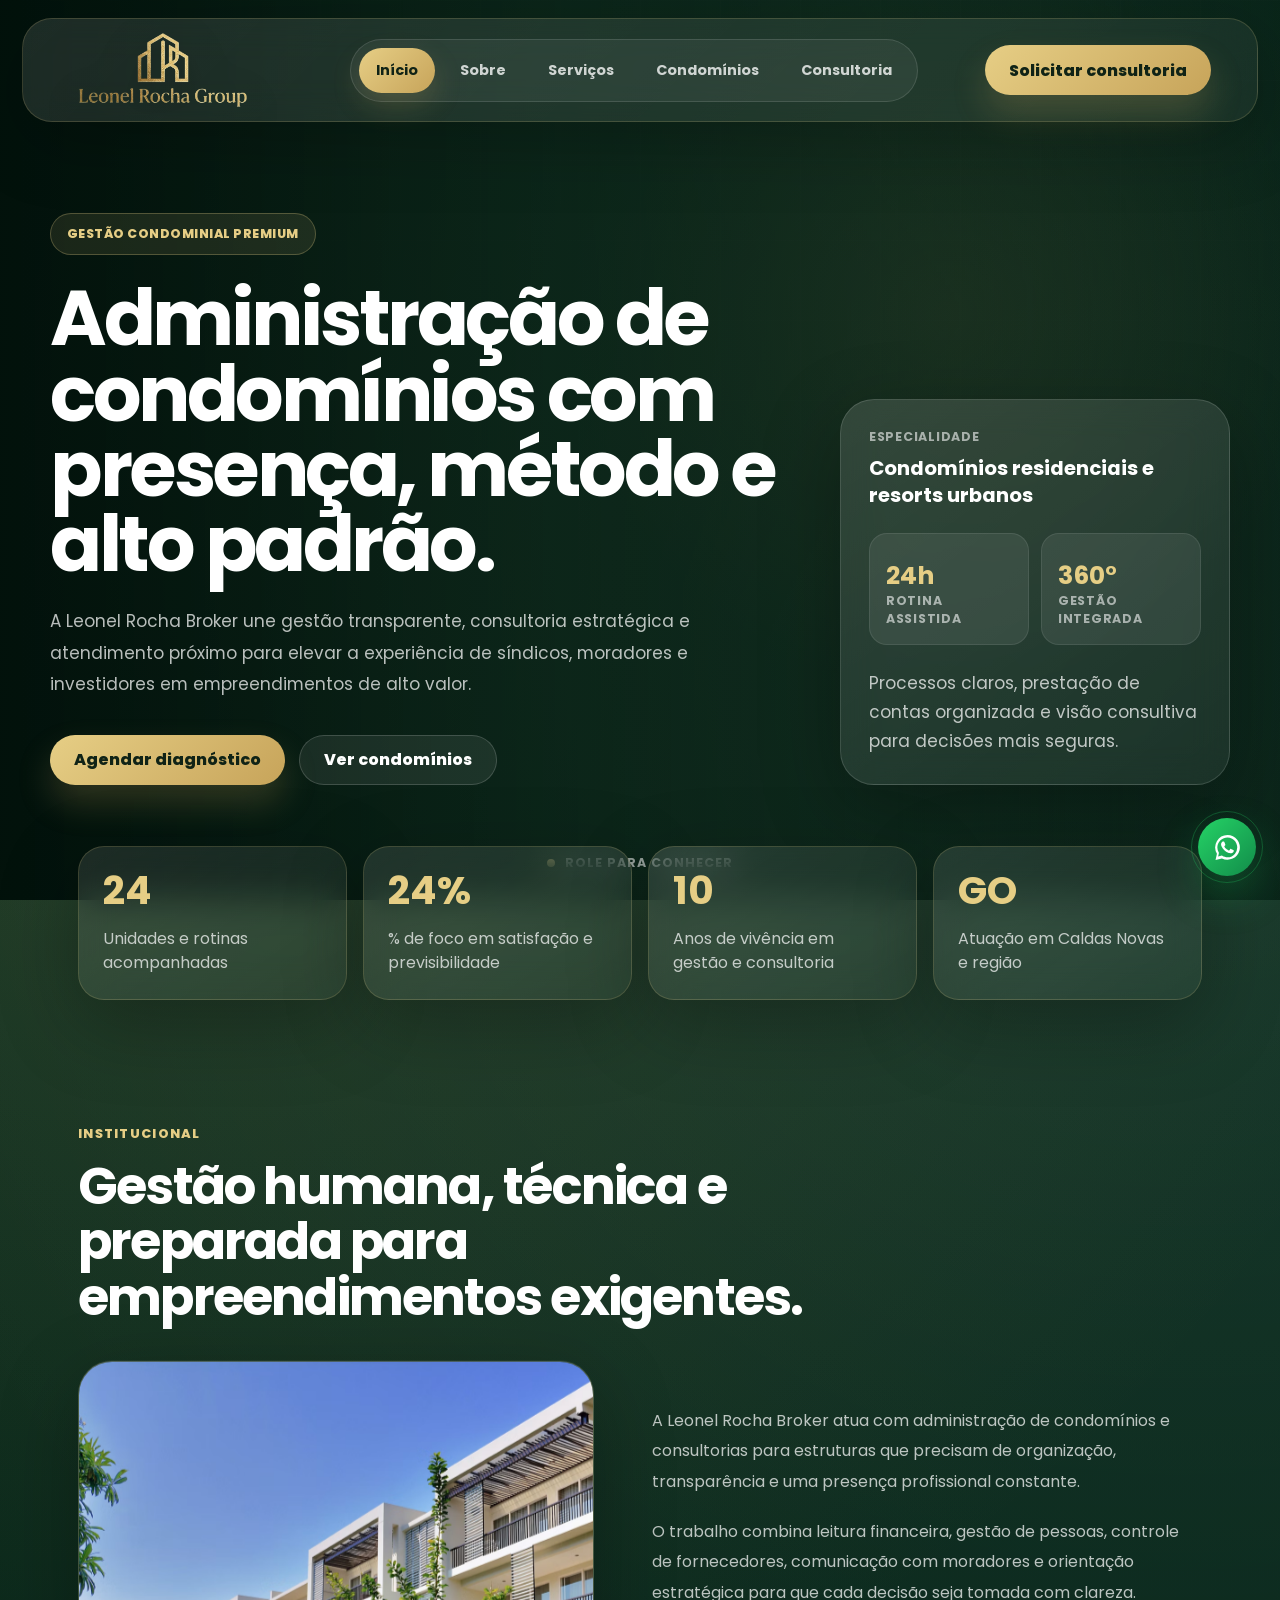
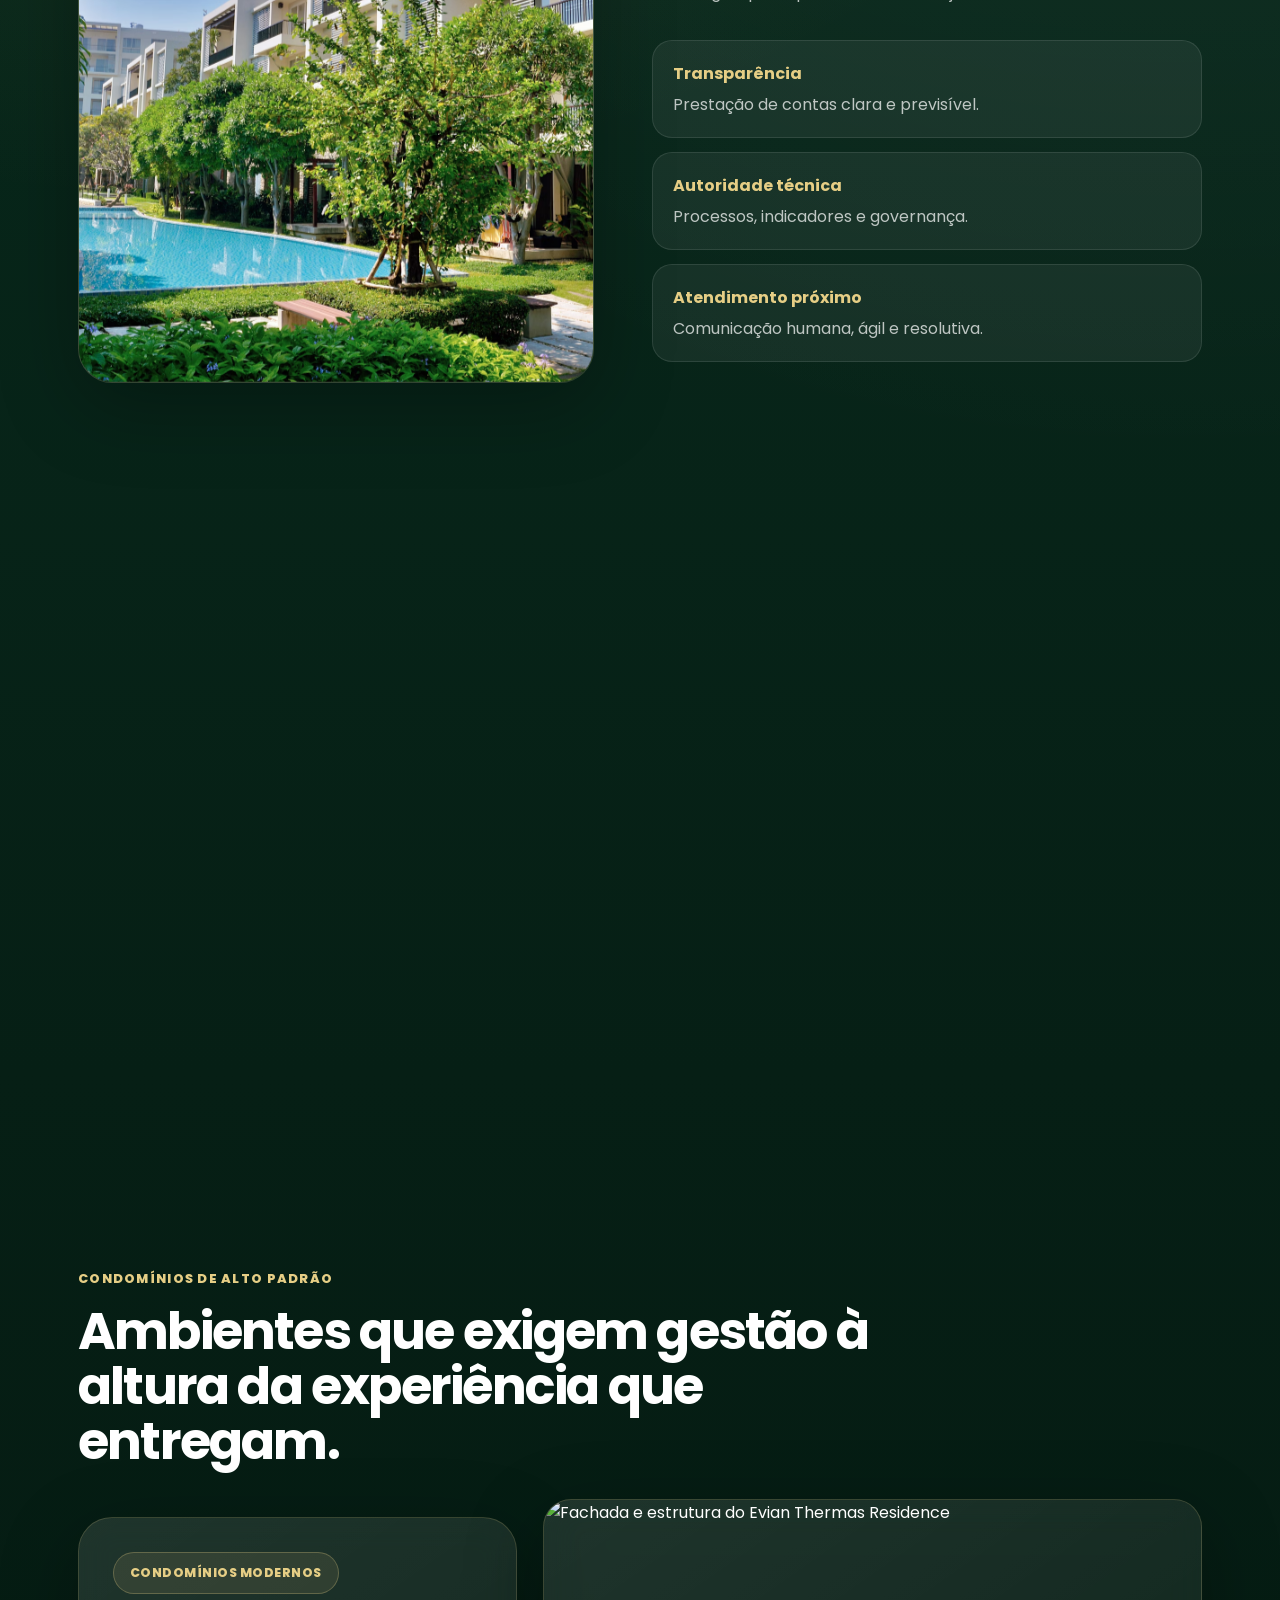
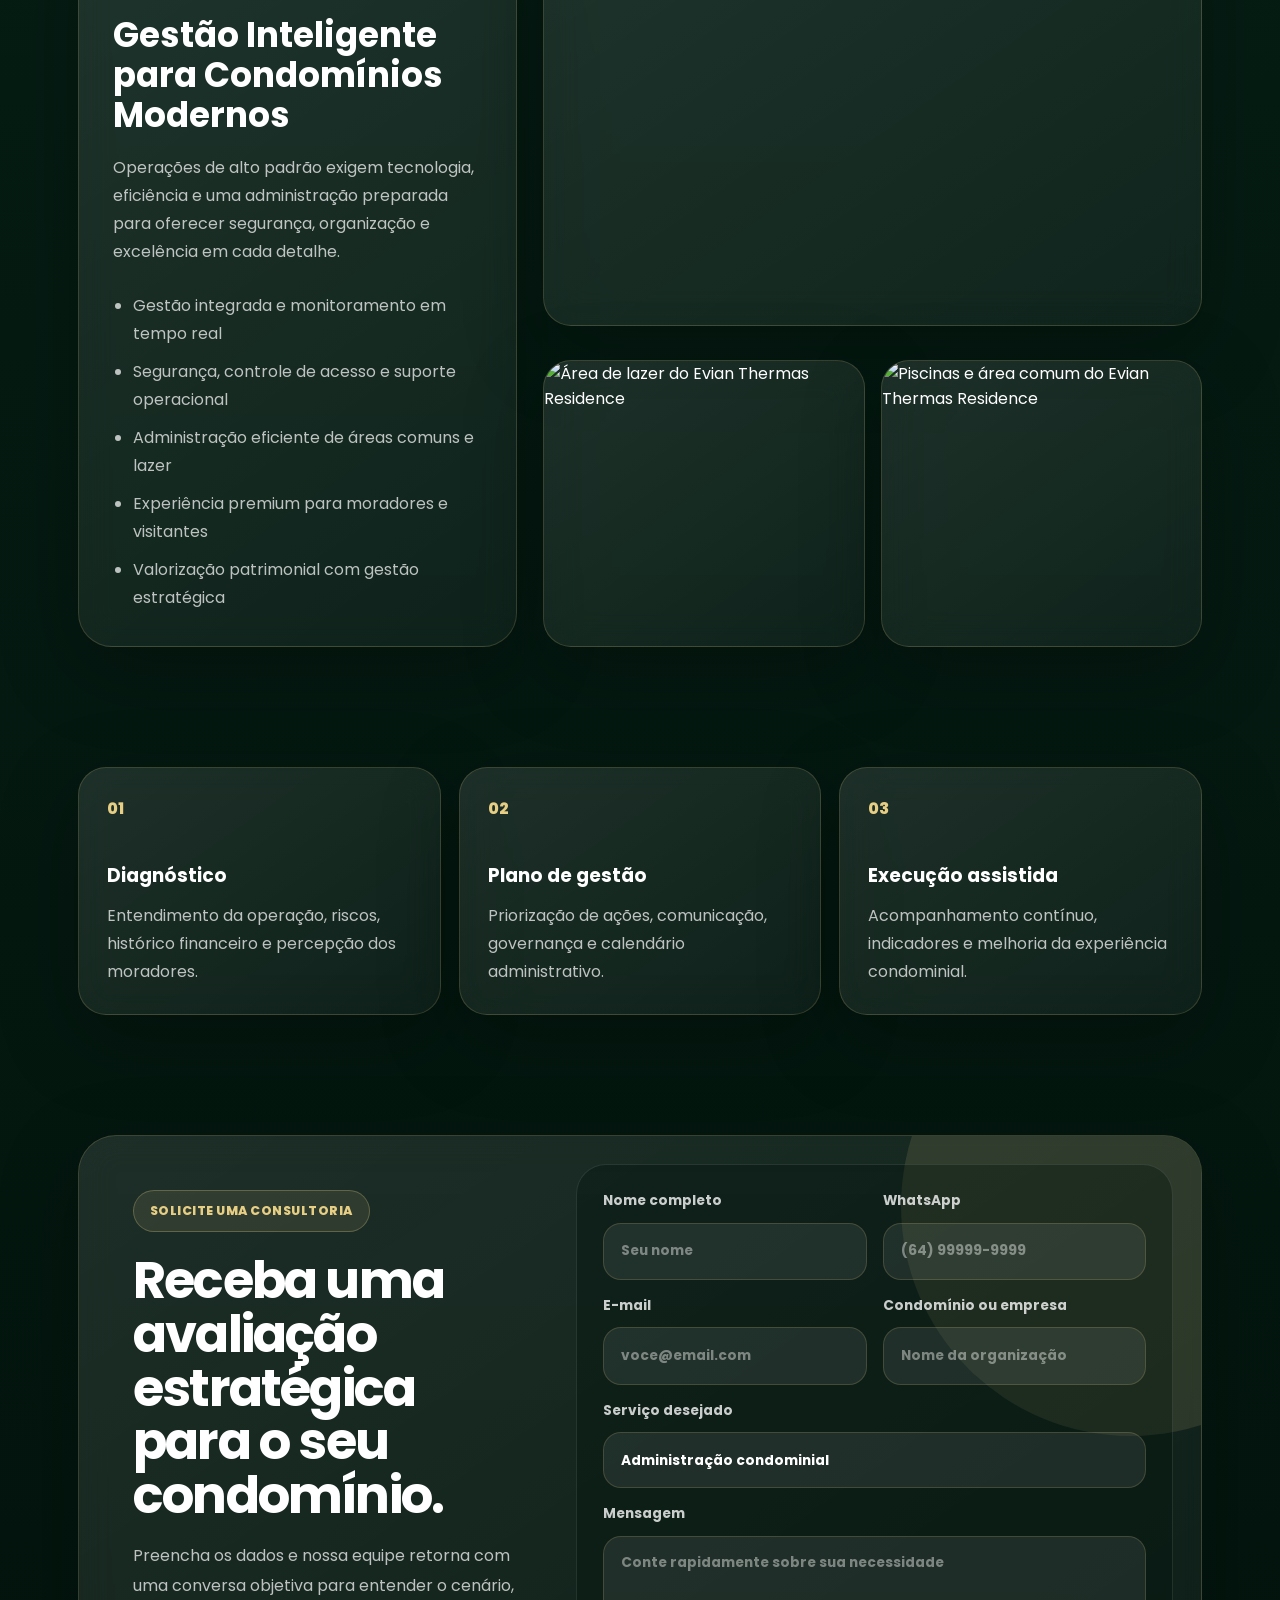
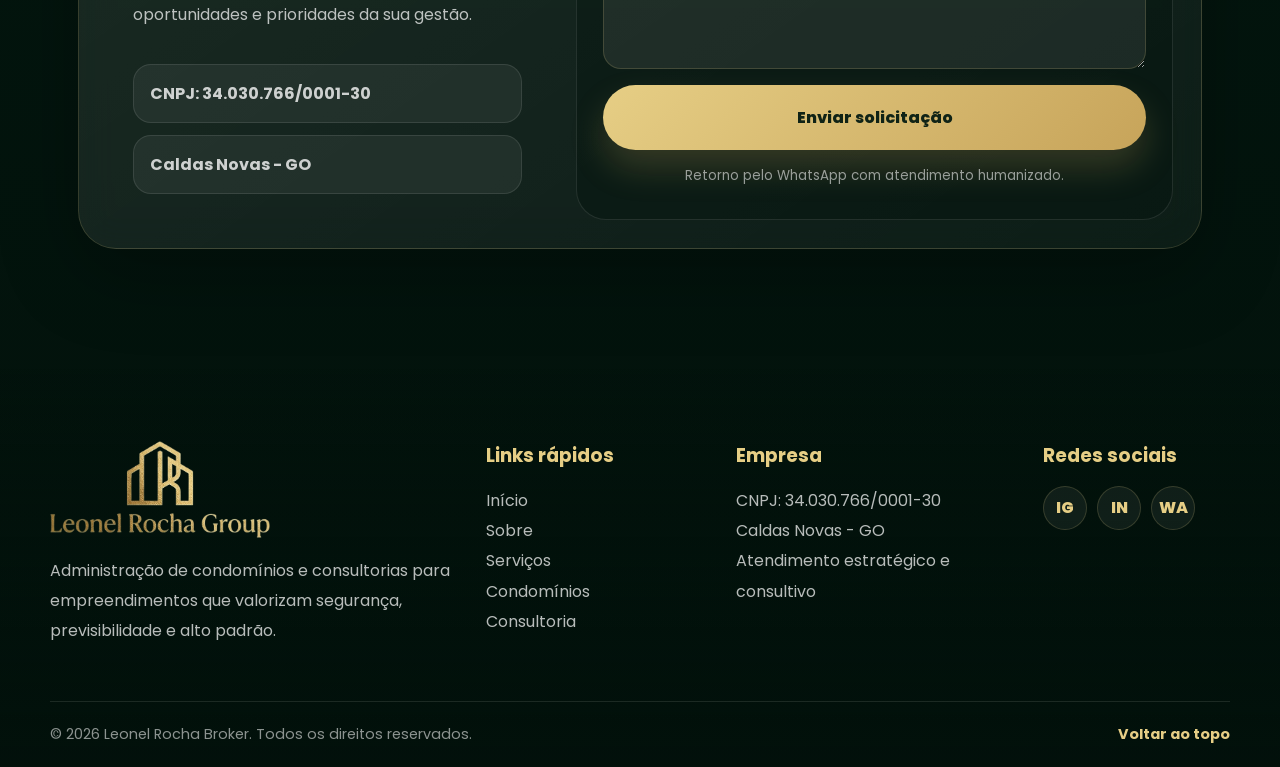
==== commit 0a63ebe7: "Atualização do site" ====
--- a/Html/index.html
+++ b/Html/index.html
@@ -2,804 +2,496 @@
 <html lang="pt-BR">
 
 <head>
-    <meta charset="UTF-8" />
-    <meta name="viewport" content="width=device-width, initial-scale=1.0" />
-
-    <title>Leonel Rocha Group | Administração & Consultoria</title>
-
-    <!-- GOOGLE FONTS -->
+    <meta charset="UTF-8">
+    <meta name="viewport" content="width=device-width, initial-scale=1.0">
+    <meta name="description"
+        content="Leonel Rocha Broker: administração de condomínios e consultoria estratégica em Caldas Novas - GO. Gestão premium, transparente e segura para empreendimentos de alto padrão.">
+    <meta name="theme-color" content="#061f15">
+
+    <title>Leonel Rocha Broker | Administração de Condomínios e Consultorias</title>
+
     <link rel="preconnect" href="https://fonts.googleapis.com">
     <link rel="preconnect" href="https://fonts.gstatic.com" crossorigin>
-
     <link
         href="https://fonts.googleapis.com/css2?family=Poppins:wght@400;500;600;700;800&display=swap"
         rel="stylesheet">
 
-    <!-- CSS -->
     <link rel="stylesheet" href="../Css/style.css">
 </head>
 
 <body>
-
-    <!-- NAVBAR -->
-
-    <header class="navbar">
-
-        <div class="nav-container">
-
-            <a href="#inicio" class="logo" aria-label="Leonel Rocha Group - Início">
-
-                <div class="logo-box">
-                    <img src="../Src/logo-completa-navbar.png"
-                        alt="Logo Leonel Rocha Group">
-                </div>
-
+    <header class="site-header" id="topo">
+        <div class="nav-shell">
+            <a class="brand" href="#inicio" aria-label="Leonel Rocha Broker - início">
+                <img src="../Src/logo-completa-navbar.png" alt="Leonel Rocha Broker">
             </a>
 
-            <nav class="menu">
-
+            <nav class="nav-menu" aria-label="Navegação principal">
                 <a href="#inicio">Início</a>
-
                 <a href="#sobre">Sobre</a>
-
                 <a href="#servicos">Serviços</a>
-
+                <a href="#condominios">Condomínios</a>
                 <a href="#consultoria">Consultoria</a>
-
-                <a href="#contato">Contato</a>
-
             </nav>
 
-            <a href="#cadastro" class="nav-button">
-                Solicitar Consultoria
-            </a>
-
-            <button class="mobile-menu" type="button" aria-label="Abrir menu" aria-expanded="false">
+            <a class="header-cta" href="#consultoria">Solicitar consultoria</a>
+
+            <button class="menu-toggle" type="button" aria-label="Abrir menu" aria-expanded="false">
                 <span></span>
                 <span></span>
                 <span></span>
             </button>
-
         </div>
-
     </header>
 
-    <!-- HERO -->
-
-    <section class="hero" id="inicio">
-
-        <div class="hero-container">
-
-            <div class="hero-content">
-
-                <div class="tag">
-                    Estratégia &bull; Transparência &bull; Excelência Operacional
-                </div>
-
-                <h1>
-                    Transformamos Gestão em Resultado
-
-                    <span>
-                        Soluções Inteligentes para Condomínios e Empresas
-                    </span>
-                </h1>
-
+    <main>
+        <section class="hero section-observe" id="inicio">
+            <div class="hero-bg" aria-hidden="true">
+                <img src="https://sisreservas.com.br/uploads/new-caldas-locacoes/images/categoria-1680785469-333.jpg"
+                    alt="">
+            </div>
+
+            <div class="hero-overlay" aria-hidden="true"></div>
+
+            <div class="hero-inner">
+                <div class="hero-copy">
+                    <span class="eyebrow">Gestão condominial premium</span>
+
+                    <h1>
+                        Administração de condomínios com presença, método e alto padrão.
+                    </h1>
+
+                    <p>
+                        A Leonel Rocha Broker une gestão transparente, consultoria estratégica e
+                        atendimento próximo para elevar a experiência de síndicos, moradores e
+                        investidores em empreendimentos de alto valor.
+                    </p>
+
+                    <div class="hero-actions">
+                        <a class="btn btn-primary" href="#consultoria">Agendar diagnóstico</a>
+                        <a class="btn btn-secondary" href="#condominios">Ver condomínios</a>
+                    </div>
+                </div>
+
+                <aside class="hero-panel" aria-label="Resumo de atuação">
+                    <div>
+                        <span>Especialidade</span>
+                        <strong>Condomínios residenciais e resorts urbanos</strong>
+                    </div>
+
+                    <div class="hero-panel-grid">
+                        <div>
+                            <strong>24h</strong>
+                            <span>Rotina assistida</span>
+                        </div>
+
+                        <div>
+                            <strong>360°</strong>
+                            <span>Gestão integrada</span>
+                        </div>
+                    </div>
+
+                    <p>
+                        Processos claros, prestação de contas organizada e visão consultiva para
+                        decisões mais seguras.
+                    </p>
+                </aside>
+            </div>
+
+            <div class="scroll-cue" aria-hidden="true">
+                <span></span>
+                Role para conhecer
+            </div>
+        </section>
+
+        <section class="metrics section-observe" aria-label="Indicadores">
+            <div class="metric-card">
+                <strong data-counter="120">0</strong>
+                <span>Unidades e rotinas acompanhadas</span>
+            </div>
+
+            <div class="metric-card">
+                <strong data-counter="98">0</strong>
+                <span>% de foco em satisfação e previsibilidade</span>
+            </div>
+
+            <div class="metric-card">
+                <strong data-counter="10">0</strong>
+                <span>Anos de vivência em gestão e consultoria</span>
+            </div>
+
+            <div class="metric-card">
+                <strong>GO</strong>
+                <span>Atuação em Caldas Novas e região</span>
+            </div>
+        </section>
+
+        <section class="about section-observe" id="sobre">
+            <div class="section-heading">
+                <span>Institucional</span>
+                <h2>Gestão humana, técnica e preparada para empreendimentos exigentes.</h2>
+            </div>
+
+            <div class="about-grid">
+                <div class="about-media parallax-card">
+                    <img src="/Src/piscina jardim condominio.avif"
+                        alt="Área de lazer de condomínio de alto padrão em Caldas Novas"
+                        loading="lazy">
+                </div>
+
+                <div class="about-content">
+                    <p>
+                        A Leonel Rocha Broker atua com administração de condomínios e consultorias
+                        para estruturas que precisam de organização, transparência e uma presença
+                        profissional constante.
+                    </p>
+
+                    <p>
+                        O trabalho combina leitura financeira, gestão de pessoas, controle de
+                        fornecedores, comunicação com moradores e orientação estratégica para que
+                        cada decisão seja tomada com clareza.
+                    </p>
+
+                    <div class="signature-list">
+                        <div>
+                            <strong>Transparência</strong>
+                            <span>Prestação de contas clara e previsível.</span>
+                        </div>
+
+                        <div>
+                            <strong>Autoridade técnica</strong>
+                            <span>Processos, indicadores e governança.</span>
+                        </div>
+
+                        <div>
+                            <strong>Atendimento próximo</strong>
+                            <span>Comunicação humana, ágil e resolutiva.</span>
+                        </div>
+                    </div>
+                </div>
+            </div>
+        </section>
+
+        <section class="services section-observe" id="servicos">
+            <div class="section-heading compact">
+                <span>Serviços</span>
+                <h2>Uma operação completa para condomínios que precisam performar melhor.</h2>
+            </div>
+
+            <div class="service-grid">
+                <article class="service-card">
+                    <span class="service-index">01</span>
+                    <h3>Administração condominial</h3>
+                    <p>Rotinas administrativas, assembleias, relacionamento e acompanhamento operacional.</p>
+                </article>
+
+                <article class="service-card">
+                    <span class="service-index">02</span>
+                    <h3>Controle financeiro</h3>
+                    <p>Previsibilidade, relatórios, organização de contas e leitura estratégica do caixa.</p>
+                </article>
+
+                <article class="service-card">
+                    <span class="service-index">03</span>
+                    <h3>Consultoria para síndicos</h3>
+                    <p>Apoio em decisões sensíveis, estruturação de processos e melhoria da governança.</p>
+                </article>
+
+                <article class="service-card">
+                    <span class="service-index">04</span>
+                    <h3>Gestão de fornecedores</h3>
+                    <p>Controle de contratos, acompanhamento de entregas e melhoria da qualidade percebida.</p>
+                </article>
+            </div>
+        </section>
+
+        <section class="condominiums section-observe" id="condominios">
+            <div class="section-heading">
+                <span>Condomínios de alto padrão</span>
+                <h2>Ambientes que exigem gestão à altura da experiência que entregam.</h2>
+            </div>
+
+            <div class="condo-feature">
+                <div class="condo-copy">
+                    <span class="eyebrow">Condomínios Modernos</span>
+                    <h3>Gestão Inteligente para Condomínios Modernos</h3>
+                    <p>
+                        Operações de alto padrão exigem tecnologia, 
+                        eficiência e uma administração preparada para oferecer segurança, 
+                        organização e excelência em cada detalhe.
+                    </p>
+
+                    <ul>
+                        <li>Gestão integrada e monitoramento em tempo real</li>
+                        <li>Segurança, controle de acesso e suporte operacional</li>
+                        <li>Administração eficiente de áreas comuns e lazer</li>
+                        <li>Experiência premium para moradores e visitantes</li>
+                        <li>Valorização patrimonial com gestão estratégica</li>
+                    </ul>
+                </div>
+
+                <div class="condo-gallery">
+                    <figure class="gallery-main parallax-card">
+                        <img src="/Src/ocean-travel-modern-nobody-infinity.jpg"
+                            alt="Fachada e estrutura do Evian Thermas Residence"
+                            loading="lazy">
+                    </figure>
+
+                    <figure>
+                        <img src="/Src/luxury-architecture-exterior-design.jpg"
+                            alt="Área de lazer do Evian Thermas Residence"
+                            loading="lazy">
+                    </figure>
+
+                    <figure>
+                        <img src="https://sisreservas.com.br/uploads/new-caldas-locacoes/images/categoria-1680785466-115.jpg"
+                            alt="Piscinas e área comum do Evian Thermas Residence"
+                            loading="lazy">
+                    </figure>
+                </div>
+            </div>
+        </section>
+
+        <section class="process section-observe" aria-label="Método de trabalho">
+            <div class="process-card">
+                <span>01</span>
+                <h3>Diagnóstico</h3>
+                <p>Entendimento da operação, riscos, histórico financeiro e percepção dos moradores.</p>
+            </div>
+
+            <div class="process-card">
+                <span>02</span>
+                <h3>Plano de gestão</h3>
+                <p>Priorização de ações, comunicação, governança e calendário administrativo.</p>
+            </div>
+
+            <div class="process-card">
+                <span>03</span>
+                <h3>Execução assistida</h3>
+                <p>Acompanhamento contínuo, indicadores e melhoria da experiência condominial.</p>
+            </div>
+        </section>
+
+        <section class="consulting section-observe" id="consultoria">
+            <div class="consulting-panel">
+                <div class="consulting-copy">
+                    <span class="eyebrow">Solicite uma consultoria</span>
+                    <h2>Receba uma avaliação estratégica para o seu condomínio.</h2>
+                    <p>
+                        Preencha os dados e nossa equipe retorna com uma conversa objetiva para
+                        entender o cenário, oportunidades e prioridades da sua gestão.
+                    </p>
+
+                    <div class="trust-bar">
+                        <span>CNPJ: 34.030.766/0001-30</span>
+                        <span>Caldas Novas - GO</span>
+                    </div>
+                </div>
+
+                <form class="consulting-form">
+                    <div class="form-row">
+                        <label>
+                            Nome completo
+                            <input type="text" name="nome" placeholder="Seu nome" required>
+                        </label>
+
+                        <label>
+                            WhatsApp
+                            <input type="tel" name="telefone" placeholder="(64) 99999-9999" required>
+                        </label>
+                    </div>
+
+                    <div class="form-row">
+                        <label>
+                            E-mail
+                            <input type="email" name="email" placeholder="voce@email.com">
+                        </label>
+
+                        <label>
+                            Condomínio ou empresa
+                            <input type="text" name="empresa" placeholder="Nome da organização">
+                        </label>
+                    </div>
+
+                    <label>
+                        Serviço desejado
+                        <select name="servico">
+                            <option>Administração condominial</option>
+                            <option>Consultoria para síndicos</option>
+                            <option>Controle financeiro</option>
+                            <option>Gestão de fornecedores</option>
+                        </select>
+                    </label>
+
+                    <label>
+                        Mensagem
+                        <textarea name="mensagem"
+                            placeholder="Conte rapidamente sobre sua necessidade"></textarea>
+                    </label>
+
+                    <button type="submit">Enviar solicitação</button>
+                    <small>Retorno pelo WhatsApp com atendimento humanizado.</small>
+                </form>
+            </div>
+        </section>
+    </main>
+
+    <footer class="site-footer">
+        <div class="footer-grid">
+            <div>
+                <img src="../Src/logo-completa-navbar.png" alt="Leonel Rocha Broker">
                 <p>
-                    Transformamos condomínios, empreendimentos e empresas
-                    através de uma gestão moderna, estratégica e altamente
-                    profissional.
-
-                    A Leonel Rocha Group atua com excelência em administração
-                    condominial, consultoria empresarial, RH e gestão
-                    organizacional, oferecendo soluções inteligentes,
-                    tecnologia avançada e atendimento humanizado para elevar
-                    resultados, otimizar processos e gerar mais segurança,
-                    eficiência e valorização para o seu negócio.
+                    Administração de condomínios e consultorias para empreendimentos que valorizam
+                    segurança, previsibilidade e alto padrão.
                 </p>
-
-                <div class="hero-buttons">
-
-                    <a href="#contato" class="btn-primary">
-                        Falar no WhatsApp
-                    </a>
-
-                    <a href="#servicos" class="btn-secondary">
-                        Conhecer Serviços
-                    </a>
-
-                </div>
-
-            </div>
-
-            <!-- HERO CARD -->
-
-            <div class="hero-card">
-
-                <h3>
-                    Soluções Estratégicas
-                </h3>
-
-                <div class="card-list">
-
-                    <div class="card-item">
-
-                        <div class="card-icon">
-                            &#127970;
-                        </div>
-
-                        <div>
-
-                            <h4>Gestão Condominial</h4>
-
-                            <p>
-                                Administração moderna com foco em eficiência,
-                                transparência e valorização patrimonial.
-                            </p>
-
-                        </div>
-
-                    </div>
-
-                    <div class="card-item">
-
-                        <div class="card-icon">
-                            &#128202;
-                        </div>
-
-                        <div>
-
-                            <h4>Controle Financeiro</h4>
-
-                            <p>
-                                Relatórios detalhados, previsibilidade
-                                financeira e acompanhamento inteligente.
-                            </p>
-
-                        </div>
-
-                    </div>
-
-                    <div class="card-item">
-
-                        <div class="card-icon">
-                            &#128737;
-                        </div>
-
-                        <div>
-
-                            <h4>Consultoria Especializada</h4>
-
-                            <p>
-                                Estratégias personalizadas para melhorar
-                                gestão, segurança e experiência dos moradores.
-                            </p>
-
-                        </div>
-
-                    </div>
-
-                </div>
-
-            </div>
-
+            </div>
+
+            <div>
+                <h3>Links rápidos</h3>
+                <a href="#inicio">Início</a>
+                <a href="#sobre">Sobre</a>
+                <a href="#servicos">Serviços</a>
+                <a href="#condominios">Condomínios</a>
+                <a href="#consultoria">Consultoria</a>
+            </div>
+
+            <div>
+                <h3>Empresa</h3>
+                <p>CNPJ: 34.030.766/0001-30</p>
+                <p>Caldas Novas - GO</p>
+                <p>Atendimento estratégico e consultivo</p>
+            </div>
+
+            <div>
+                <h3>Redes sociais</h3>
+                <div class="social-links">
+                    <a href="#" aria-label="Instagram">IG</a>
+                    <a href="#" aria-label="LinkedIn">IN</a>
+                    <a href="#" aria-label="WhatsApp">WA</a>
+                </div>
+            </div>
         </div>
 
-    </section>
-
-    <!-- ESTATÍSTICAS -->
-
-    <section class="stats">
-
-        <div class="stat-box">
-            <h2>+120</h2>
-            <p>Condomínios Atendidos</p>
+        <div class="footer-bottom">
+            <span>© 2026 Leonel Rocha Broker. Todos os direitos reservados.</span>
+            <a href="#topo">Voltar ao topo</a>
         </div>
-
-        <div class="stat-box">
-            <h2>98%</h2>
-            <p>Satisfação dos Clientes</p>
-        </div>
-
-        <div class="stat-box">
-            <h2>24/7</h2>
-            <p>Suporte Especializado</p>
-        </div>
-
-        <div class="stat-box">
-            <h2>+10</h2>
-            <p>Anos de Experiência</p>
-        </div>
-
-    </section>
-
-    <!-- SOBRE -->
-
-    <section class="about" id="sobre">
-
-        <div class="section-title">
-
-            <span>SOBRE NÓS</span>
-
-            <h2>
-                Excelência em Gestão e Administração
-            </h2>
-
-        </div>
-
-        <div class="about-container">
-
-            <div class="about-image">
-
-                <img src="../Src/Gemini_Generated_Image_ (1).png"
-                    alt="Leonel Rocha Group">
-
-            </div>
-
-            <div class="about-content">
-
-                <p>
-                    A Leonel Rocha Group atua com excelência em administração
-                    condominial, gestão empresarial e consultorias
-                    estratégicas, oferecendo soluções modernas e inteligentes
-                    para condomínios, empresas e empreendimentos.
-                </p>
-
-                <p>
-                    Trabalhamos com foco em transparência, organização,
-                    eficiência operacional e valorização patrimonial,
-                    entregando resultados reais através de uma gestão moderna
-                    e altamente profissional.
-                </p>
-
-                <div class="about-grid">
-
-                    <div class="about-box">
-
-                        <h3>Missão</h3>
-
-                        <p>
-                            Transformar gestão em resultados através de
-                            estratégias inteligentes.
-                        </p>
-
-                    </div>
-
-                    <div class="about-box">
-
-                        <h3>Visão</h3>
-
-                        <p>
-                            Ser referência nacional em administração e
-                            consultoria empresarial.
-                        </p>
-
-                    </div>
-
-                    <div class="about-box">
-
-                        <h3>Valores</h3>
-
-                        <p>
-                            Transparência, excelência, inovação e compromisso.
-                        </p>
-
-                    </div>
-
-                </div>
-
-            </div>
-
-        </div>
-
-    </section>
-
-    <!-- SERVIÇOS -->
-
-    <section class="services" id="servicos">
-
-        <div class="section-title">
-
-            <span>SERVIÇOS</span>
-
-            <h2>
-                Soluções Estratégicas
-            </h2>
-
-        </div>
-
-        <div class="services-grid">
-
-            <div class="service-card">
-
-                <h3>Administração Condominial</h3>
-
-                <p>
-                    Gestão completa de condomínios com foco em transparência,
-                    organização e eficiência operacional.
-                </p>
-
-            </div>
-
-            <div class="service-card">
-
-                <h3>Consultoria Empresarial</h3>
-
-                <p>
-                    Estratégias inteligentes para melhorar processos,
-                    produtividade e gestão organizacional.
-                </p>
-
-            </div>
-
-            <div class="service-card">
-
-                <h3>Gestão de RH</h3>
-
-                <p>
-                    Consultorias especializadas em recursos humanos, equipes e
-                    desenvolvimento empresarial.
-                </p>
-
-            </div>
-
-            <div class="service-card">
-
-                <h3>Controle Financeiro</h3>
-
-                <p>
-                    Planejamento, relatórios financeiros e acompanhamento
-                    estratégico empresarial.
-                </p>
-
-            </div>
-
-        </div>
-
-    </section>
-
-    <!-- CONSULTORIA -->
-
-    <section class="consultoria" id="consultoria">
-
-        <div class="consultoria-content">
-
-            <span>
-                CONSULTORIA PREMIUM
-            </span>
-
-            <h2>
-                Transforme a Gestão do Seu Condomínio ou Empresa
-            </h2>
-
-            <p>
-                Nossa equipe especializada oferece soluções estratégicas para
-                elevar resultados, otimizar processos e modernizar sua
-                administração com excelência operacional.
-            </p>
-
-            <a href="#cadastro" class="consultoria-btn">
-                Solicitar Consultoria
-            </a>
-
-        </div>
-
-    </section>
-
-    <!-- CADASTRO -->
-
-    <section class="cadastro" id="cadastro">
-
-        <div class="section-title">
-
-            <span>CADASTRO</span>
-
-            <h2>
-                Solicite uma Consultoria
-            </h2>
-
-        </div>
-
-        <div class="cadastro-panel">
-
-            <div class="cadastro-info">
-                <span class="panel-kicker">Atendimento estratégico</span>
-
-                <h3>
-                    Conte com uma análise clara para melhorar sua gestão.
-                </h3>
-
-                <p>
-                    Envie seus dados e nossa equipe identifica o melhor caminho
-                    para organização, controle financeiro e eficiência operacional.
-                </p>
-
-                <div class="panel-benefits">
-                    <div>
-                        <strong>01</strong>
-                        Diagnóstico inicial
-                    </div>
-
-                    <div>
-                        <strong>02</strong>
-                        Plano personalizado
-                    </div>
-
-                    <div>
-                        <strong>03</strong>
-                        Retorno ágil pelo WhatsApp
-                    </div>
-                </div>
-            </div>
-
-            <form class="cadastro-form">
-
-                <div class="form-row">
-                    <div class="input-group">
-                        <label for="nome">Nome completo</label>
-                        <input id="nome" type="text"
-                            placeholder="Seu nome"
-                            required>
-                    </div>
-
-                    <div class="input-group">
-                        <label for="telefone">WhatsApp</label>
-                        <input id="telefone" type="text"
-                            placeholder="(62) 99999-9999"
-                            required>
-                    </div>
-                </div>
-
-                <div class="form-row">
-                    <div class="input-group">
-                        <label for="email">E-mail</label>
-                        <input id="email" type="email"
-                            placeholder="voce@email.com"
-                            required>
-                    </div>
-
-                    <div class="input-group">
-                        <label for="empresa">Empresa ou condomínio</label>
-                        <input id="empresa" type="text"
-                            placeholder="Nome da organização">
-                    </div>
-                </div>
-
-                <div class="input-group">
-                    <label for="servico">Principal necessidade</label>
-                    <select id="servico">
-                        <option>Administração condominial</option>
-                        <option>Consultoria empresarial</option>
-                        <option>Controle financeiro</option>
-                        <option>Gestão de RH</option>
-                    </select>
-                </div>
-
-                <div class="input-group">
-                    <label for="mensagem">Mensagem</label>
-                    <textarea id="mensagem"
-                        placeholder="Descreva brevemente o que você precisa"></textarea>
-                </div>
-
-                <button type="submit">
-                    Solicitar Atendimento
-                </button>
-
-                <small>
-                    Resposta humanizada e direcionada para sua necessidade.
-                </small>
-
-            </form>
-
-        </div>
-
-    </section>
-
-    <!-- CONTATO -->
-
-    <section class="contact" id="contato">
-
-        <div class="section-title">
-
-            <span>CONTATO</span>
-
-            <h2>
-                Fale com Nossa Equipe
-            </h2>
-
-        </div>
-
-        <div class="contact-grid">
-
-            <div class="contact-card">
-
-                <h3>WhatsApp</h3>
-
-                <p>(62) 99999-9999</p>
-
-            </div>
-
-            <div class="contact-card">
-
-                <h3>E-mail</h3>
-
-                <p>
-                    contato@leonelrochagroup.com.br
-                </p>
-
-            </div>
-
-            <div class="contact-card">
-
-                <h3>Atendimento</h3>
-
-                <p>
-                    Segunda à Sexta &bull; 08h às 18h
-                </p>
-
-            </div>
-
-        </div>
-
-    </section>
-
-    <!-- FOOTER -->
-
-    <footer class="footer">
-
-        <div class="footer-container">
-
-            <div class="footer-logo">
-
-                <img src="../Src/Gemini_Generated_Image_ (1).png"
-                    alt="Logo">
-
-                <h2>
-                    Leonel Rocha Group
-                </h2>
-
-                <p>
-                    Gestão estratégica, administração condominial e
-                    consultoria empresarial premium.
-                </p>
-
-            </div>
-
-            <div class="footer-links">
-
-                <h3>Links Rápidos</h3>
-
-                <a href="#inicio">Início</a>
-
-                <a href="#sobre">Sobre</a>
-
-                <a href="#servicos">Serviços</a>
-
-                <a href="#consultoria">Consultoria</a>
-
-                <a href="#contato">Contato</a>
-
-            </div>
-
-            <div class="footer-company">
-
-                <h3>Informações</h3>
-
-                <p>
-                    CNPJ: 00.000.000/0001-00
-                </p>
-
-                <p>
-                    Endereço: Avenida Exemplo, 1000 - Goiânia/GO
-                </p>
-
-                <p>
-                    CEP: 74000-000
-                </p>
-
-                <p>
-                    contato@leonelrochagroup.com.br
-                </p>
-
-            </div>
-
-        </div>
-
-        <div class="footer-bottom">
-
-            &copy; 2026 Leonel Rocha Group &mdash; Todos os direitos reservados.
-
-        </div>
-
     </footer>
 
-    <!-- ADICIONE ANTES DE FECHAR O </body> -->
-
-<script>
-const navbar = document.querySelector(".navbar");
-const mobileMenu = document.querySelector(".mobile-menu");
-const menu = document.querySelector(".menu");
-const navLinks = document.querySelectorAll(".menu a");
-const sections = document.querySelectorAll("section[id]");
-const whatsappBtn = document.querySelector(".btn-primary");
-const typingElement = document.querySelector(".hero h1 span");
-const counters = document.querySelectorAll(".stat-box h2");
-const revealItems = document.querySelectorAll(`
-    .hero-content,
-    .hero-card,
-    .stat-box,
-    .about-image,
-    .about-content,
-    .service-card,
-    .contact-card,
-    .consultoria-content,
-    .cadastro-form
-`);
-
-const closeMenu = () => {
-    menu.classList.remove("active");
-    mobileMenu.classList.remove("active");
-    document.body.classList.remove("nav-open");
-    mobileMenu.setAttribute("aria-expanded", "false");
-};
-
-mobileMenu.addEventListener("click", () => {
-    const isOpen = menu.classList.toggle("active");
-    mobileMenu.classList.toggle("active", isOpen);
-    document.body.classList.toggle("nav-open", isOpen);
-    mobileMenu.setAttribute("aria-expanded", String(isOpen));
-});
-
-navLinks.forEach((link) => {
-    link.addEventListener("click", closeMenu);
-});
-
-document.addEventListener("keydown", (event) => {
-    if(event.key === "Escape"){
-        closeMenu();
-    }
-});
-
-document.addEventListener("click", (event) => {
-    if(!navbar.contains(event.target)){
-        closeMenu();
-    }
-});
-
-const updateNavbar = () => {
-    navbar.classList.toggle("navbar-scroll", window.scrollY > 40);
-};
-
-window.addEventListener("scroll", updateNavbar, { passive: true });
-updateNavbar();
-
-const activateCurrentSection = () => {
-    let currentId = "inicio";
-
-    sections.forEach((section) => {
-        const sectionTop = section.offsetTop - 180;
-
-        if(window.scrollY >= sectionTop){
-            currentId = section.id;
-        }
-    });
-
-    navLinks.forEach((link) => {
-        link.classList.toggle("active-link", link.getAttribute("href") === `#${currentId}`);
-    });
-};
-
-window.addEventListener("scroll", activateCurrentSection, { passive: true });
-activateCurrentSection();
-
-const revealObserver = new IntersectionObserver((entries) => {
-    entries.forEach((entry) => {
-        if(entry.isIntersecting){
-            entry.target.classList.add("active-reveal");
-            revealObserver.unobserve(entry.target);
-        }
-    });
-}, { threshold: 0.16 });
-
-revealItems.forEach((item) => revealObserver.observe(item));
-
-const animateCounter = (counter) => {
-    const originalText = counter.dataset.original || counter.innerText.trim();
-    counter.dataset.original = originalText;
-
-    if(originalText.includes("/") || counter.dataset.counted === "true"){
-        return;
-    }
-
-    const target = Number(originalText.replace(/\D/g, ""));
-    const hasPlus = originalText.includes("+");
-    const hasPercent = originalText.includes("%");
-
-    if(!target){
-        return;
-    }
-
-    counter.dataset.counted = "true";
-
-    let count = 0;
-    const step = Math.max(1, Math.ceil(target / 80));
-
-    const updateCounter = () => {
-        count = Math.min(target, count + step);
-        counter.innerText = `${hasPlus ? "+" : ""}${count}${hasPercent ? "%" : ""}`;
-
-        if(count < target){
-            requestAnimationFrame(updateCounter);
-        }
-    };
-
-    updateCounter();
-};
-
-const counterObserver = new IntersectionObserver((entries) => {
-    entries.forEach((entry) => {
-        if(entry.isIntersecting){
-            animateCounter(entry.target);
-            counterObserver.unobserve(entry.target);
-        }
-    });
-}, { threshold: 0.55 });
-
-counters.forEach((counter) => counterObserver.observe(counter));
-
-const typingText = "Soluções Inteligentes para Condomínios e Empresas";
-let typingIndex = 0;
-
-const typingEffect = () => {
-    typingElement.textContent = typingText.slice(0, typingIndex);
-    typingIndex += 1;
-
-    if(typingIndex <= typingText.length){
-        setTimeout(typingEffect, 42);
-    }
-};
-
-typingEffect();
-
-whatsappBtn.addEventListener("click", (event) => {
-    event.preventDefault();
-
-    window.open(
-        "https://wa.me/5562999999999?text=Ol%C3%A1,%20gostaria%20de%20solicitar%20uma%20consultoria.",
-        "_blank",
-        "noopener"
-    );
-});
-
-const form = document.querySelector(".cadastro-form");
-
-form.addEventListener("submit", (event) => {
-    event.preventDefault();
-    form.classList.add("form-success");
-    form.querySelector("button").textContent = "Solicitação pronta para envio";
-});
-
-const particleArea = document.createDocumentFragment();
-
-for(let i = 0; i < 32; i++){
-    const particle = document.createElement("span");
-    const size = Math.random() * 4 + 2;
-
-    particle.classList.add("particle");
-    particle.style.left = `${Math.random() * 100}%`;
-    particle.style.width = `${size}px`;
-    particle.style.height = `${size}px`;
-    particle.style.opacity = Math.random() * 0.45 + 0.18;
-    particle.style.animationDuration = `${Math.random() * 12 + 12}s`;
-    particle.style.animationDelay = `${Math.random() * 8}s`;
-
-    particleArea.appendChild(particle);
-}
-
-document.body.appendChild(particleArea);
-</script>
-
-
-
+    <a class="whatsapp-float"
+        href="https://wa.me/5564999999999?text=Ol%C3%A1,%20gostaria%20de%20solicitar%20uma%20consultoria%20para%20meu%20condom%C3%ADnio."
+        target="_blank"
+        rel="noopener"
+        aria-label="Falar no WhatsApp">
+        <svg viewBox="0 0 32 32" aria-hidden="true">
+            <path d="M16.04 3.2A12.7 12.7 0 0 0 5.1 22.35L3.65 28.8l6.6-1.56A12.72 12.72 0 1 0 16.04 3.2Zm0 22.96c-1.92 0-3.78-.53-5.4-1.54l-.39-.24-3.9.92.86-3.82-.26-.4a10.22 10.22 0 1 1 9.09 5.08Zm5.82-7.65c-.32-.16-1.9-.94-2.2-1.05-.3-.11-.52-.16-.74.16-.22.32-.84 1.05-1.03 1.27-.19.21-.38.24-.7.08-.32-.16-1.36-.5-2.59-1.6-.96-.86-1.6-1.91-1.79-2.23-.19-.32-.02-.5.14-.66.15-.14.32-.38.48-.56.16-.19.21-.32.32-.54.11-.21.05-.4-.03-.56-.08-.16-.74-1.78-1.01-2.44-.27-.64-.54-.56-.74-.57h-.63c-.21 0-.56.08-.86.4-.3.32-1.13 1.1-1.13 2.68 0 1.58 1.16 3.11 1.32 3.32.16.21 2.28 3.48 5.53 4.88.77.33 1.38.53 1.85.68.78.25 1.48.21 2.04.13.62-.09 1.9-.78 2.17-1.53.27-.75.27-1.4.19-1.53-.08-.13-.3-.21-.62-.37Z" />
+        </svg>
+    </a>
+
+    <script>
+        const header = document.querySelector(".site-header");
+        const menuToggle = document.querySelector(".menu-toggle");
+        const navMenu = document.querySelector(".nav-menu");
+        const navLinks = document.querySelectorAll(".nav-menu a");
+        const sections = document.querySelectorAll("section[id]");
+        const observed = document.querySelectorAll(".section-observe, .service-card, .process-card, .metric-card");
+        const counters = document.querySelectorAll("[data-counter]");
+        const form = document.querySelector(".consulting-form");
+        const parallaxCards = document.querySelectorAll(".parallax-card");
+
+        const closeMenu = () => {
+            navMenu.classList.remove("open");
+            menuToggle.classList.remove("open");
+            menuToggle.setAttribute("aria-expanded", "false");
+        };
+
+        menuToggle.addEventListener("click", () => {
+            const isOpen = navMenu.classList.toggle("open");
+            menuToggle.classList.toggle("open", isOpen);
+            menuToggle.setAttribute("aria-expanded", String(isOpen));
+        });
+
+        navLinks.forEach((link) => link.addEventListener("click", closeMenu));
+
+        window.addEventListener("scroll", () => {
+            header.classList.toggle("is-scrolled", window.scrollY > 40);
+
+            sections.forEach((section) => {
+                const top = section.offsetTop - 180;
+                const id = section.getAttribute("id");
+
+                if(window.scrollY >= top){
+                    navLinks.forEach((link) => {
+                        link.classList.toggle("active", link.getAttribute("href") === `#${id}`);
+                    });
+                }
+            });
+
+            parallaxCards.forEach((card) => {
+                const rect = card.getBoundingClientRect();
+                const movement = (window.innerHeight - rect.top) * 0.025;
+                card.style.setProperty("--parallax-y", `${Math.min(18, Math.max(-18, movement))}px`);
+            });
+        }, { passive: true });
+
+        const observer = new IntersectionObserver((entries) => {
+            entries.forEach((entry) => {
+                if(entry.isIntersecting){
+                    entry.target.classList.add("is-visible");
+                    observer.unobserve(entry.target);
+                }
+            });
+        }, { threshold: 0.16 });
+
+        observed.forEach((item) => observer.observe(item));
+
+        const counterObserver = new IntersectionObserver((entries) => {
+            entries.forEach((entry) => {
+                if(!entry.isIntersecting){
+                    return;
+                }
+
+                const element = entry.target;
+                const target = Number(element.dataset.counter);
+                const suffix = element.nextElementSibling?.textContent?.includes("%") ? "%" : "";
+                let value = 0;
+                const step = Math.max(1, Math.ceil(target / 70));
+
+                const tick = () => {
+                    value = Math.min(target, value + step);
+                    element.textContent = `${value}${suffix}`;
+
+                    if(value < target){
+                        requestAnimationFrame(tick);
+                    }
+                };
+
+                tick();
+                counterObserver.unobserve(element);
+            });
+        }, { threshold: 0.6 });
+
+        counters.forEach((counter) => counterObserver.observe(counter));
+
+        form.addEventListener("submit", (event) => {
+            event.preventDefault();
+
+            const data = new FormData(form);
+            const message = encodeURIComponent(
+                `Olá, gostaria de solicitar uma consultoria.\n\nNome: ${data.get("nome")}\nWhatsApp: ${data.get("telefone")}\nCondomínio/empresa: ${data.get("empresa") || "Não informado"}\nServiço: ${data.get("servico")}\nMensagem: ${data.get("mensagem") || "Não informado"}`
+            );
+
+            form.classList.add("sent");
+            form.querySelector("button").textContent = "Abrindo WhatsApp...";
+
+            window.open(`https://wa.me/5564999999999?text=${message}`, "_blank", "noopener");
+
+            setTimeout(() => {
+                form.querySelector("button").textContent = "Enviar solicitação";
+                form.classList.remove("sent");
+            }, 2400);
+        });
+    </script>
 </body>
 
 </html>
--- a/Css/style.css
+++ b/Css/style.css
@@ -1,6 +1,22 @@
-/* =========================
-   RESET
-========================= */
+:root{
+  --green-950:#02110b;
+  --green-900:#061f15;
+  --green-800:#0b3323;
+  --green-700:#11452f;
+  --green-600:#1d5a3e;
+  --gold-500:#c7a45a;
+  --gold-300:#e6ce85;
+  --ivory:#f7f1df;
+  --white:#ffffff;
+  --muted:rgba(255,255,255,.72);
+  --line:rgba(230,206,133,.18);
+  --glass:rgba(255,255,255,.08);
+  --glass-strong:rgba(255,255,255,.13);
+  --shadow:0 24px 80px rgba(0,0,0,.28);
+  --radius-lg:34px;
+  --radius-md:22px;
+  --max:1180px;
+}
 
 *{
   margin:0;
@@ -10,2653 +26,1069 @@
 
 html{
   scroll-behavior:smooth;
+  scroll-padding-top:130px;
 }
 
 body{
-  font-family:'Inter',sans-serif;
+  min-height:100vh;
+  font-family:'Poppins',sans-serif;
+  color:var(--white);
   background:
-  radial-gradient(circle at top left, rgba(198,167,94,0.15), transparent 25%),
-  radial-gradient(circle at bottom right, rgba(198,167,94,0.10), transparent 25%),
-  linear-gradient(to bottom, #071b12, #04110b);
-
-  color:#F4F4F4;
+    radial-gradient(circle at 14% 8%, rgba(199,164,90,.18), transparent 26%),
+    radial-gradient(circle at 92% 12%, rgba(255,255,255,.07), transparent 28%),
+    linear-gradient(180deg, #0b3323 0%, #061f15 48%, #02110b 100%);
   overflow-x:hidden;
 }
 
-/* =========================
-   ROOT
-========================= */
-
-:root{
-  --primary:#0A3220;
-  --primary-dark:#04140d;
-  --secondary:#C6A75E;
-  --secondary-light:#e3c783;
-  --white:#F4F4F4;
-  --text:#d9d9d9;
-  --glass:rgba(255,255,255,0.05);
-  --border:rgba(255,255,255,0.08);
-  --shadow:0 10px 40px rgba(0,0,0,.35);
-  --accent:#25D366;
-}
-
-/* =========================
-   SCROLL
-========================= */
-
-::-webkit-scrollbar{
-  width:10px;
-}
-
-::-webkit-scrollbar-track{
-  background:#071b12;
-}
-
-::-webkit-scrollbar-thumb{
-  background:var(--secondary);
-  border-radius:20px;
-}
-
-/* =========================
-   NAVBAR
-========================= */
-
-.navbar{
-  width:100%;
+body::before{
+  content:'';
+  position:fixed;
+  inset:0;
+  z-index:-2;
+  background-image:
+    linear-gradient(rgba(255,255,255,.035) 1px, transparent 1px),
+    linear-gradient(90deg, rgba(255,255,255,.035) 1px, transparent 1px);
+  background-size:80px 80px;
+  mask-image:linear-gradient(to bottom, rgba(0,0,0,.7), transparent 80%);
+}
+
+body::after{
+  content:'';
+  position:fixed;
+  inset:0;
+  z-index:-1;
+  pointer-events:none;
+  background:linear-gradient(90deg, rgba(2,17,11,.36), transparent 30%, transparent 70%, rgba(2,17,11,.3));
+}
+
+img{
+  display:block;
+  max-width:100%;
+}
+
+a{
+  color:inherit;
+  text-decoration:none;
+}
+
+button,
+input,
+textarea,
+select{
+  font:inherit;
+}
+
+.site-header{
   position:fixed;
   top:0;
   left:0;
-  z-index:999;
+  width:100%;
+  z-index:1000;
+  padding:18px 22px;
+  transition:padding .35s ease, background .35s ease;
+}
+
+.site-header.is-scrolled{
+  padding:10px 22px;
+  background:rgba(2,17,11,.72);
   backdrop-filter:blur(18px);
   -webkit-backdrop-filter:blur(18px);
-  background:rgba(5,15,10,0.75);
-  border-bottom:1px solid rgba(198,167,94,0.12);
-}
-
-.nav-container{
-  max-width:1400px;
-  margin:auto;
-  padding:16px 40px;
+}
+
+.nav-shell{
+  width:min(100%, 1420px);
+  min-height:96px;
+  margin:0 auto;
+  padding:14px 20px;
+  display:grid;
+  grid-template-columns:auto 1fr auto auto;
+  align-items:center;
+  gap:26px;
+  border:1px solid var(--line);
+  border-radius:30px;
+  background:linear-gradient(135deg, rgba(255,255,255,.11), rgba(255,255,255,.055));
+  box-shadow:0 20px 70px rgba(0,0,0,.22);
+  backdrop-filter:blur(22px);
+  -webkit-backdrop-filter:blur(22px);
+}
+
+.brand{
+  width:240px;
+}
+
+.brand img{
+  width:100%;
+  height:74px;
+  object-fit:contain;
+  filter:drop-shadow(0 12px 20px rgba(0,0,0,.28));
+}
+
+.nav-menu{
+  justify-self:center;
+  display:flex;
+  align-items:center;
+  gap:8px;
+  padding:8px;
+  border:1px solid rgba(255,255,255,.12);
+  border-radius:999px;
+  background:rgba(255,255,255,.06);
+}
+
+.nav-menu a{
+  padding:12px 17px;
+  border-radius:999px;
+  color:rgba(255,255,255,.78);
+  font-size:.9rem;
+  font-weight:700;
+  transition:.28s ease;
+}
+
+.nav-menu a:hover,
+.nav-menu a.active{
+  color:#102316;
+  background:linear-gradient(135deg, var(--gold-300), var(--gold-500));
+  box-shadow:0 12px 28px rgba(199,164,90,.22);
+}
+
+.header-cta,
+.btn,
+.consulting-form button{
+  border:none;
+  border-radius:999px;
+  min-height:50px;
+  display:inline-flex;
+  align-items:center;
+  justify-content:center;
+  padding:0 24px;
+  color:#102316;
+  background:linear-gradient(135deg, var(--gold-300), var(--gold-500));
+  font-weight:800;
+  cursor:pointer;
+  box-shadow:0 18px 34px rgba(199,164,90,.22);
+  transition:transform .28s ease, box-shadow .28s ease;
+}
+
+.header-cta:hover,
+.btn:hover,
+.consulting-form button:hover{
+  transform:translateY(-3px);
+  box-shadow:0 22px 44px rgba(199,164,90,.3);
+}
+
+.menu-toggle{
+  display:none;
+  width:50px;
+  height:50px;
+  border:1px solid var(--line);
+  border-radius:16px;
+  background:rgba(255,255,255,.08);
+  cursor:pointer;
+}
+
+.menu-toggle span{
+  display:block;
+  width:22px;
+  height:2px;
+  margin:5px auto;
+  border-radius:999px;
+  background:var(--gold-300);
+  transition:.3s ease;
+}
+
+.menu-toggle.open span:nth-child(1){
+  transform:translateY(7px) rotate(45deg);
+}
+
+.menu-toggle.open span:nth-child(2){
+  opacity:0;
+}
+
+.menu-toggle.open span:nth-child(3){
+  transform:translateY(-7px) rotate(-45deg);
+}
+
+.hero{
+  min-height:100vh;
+  padding:188px 28px 90px;
+  position:relative;
+  display:flex;
+  align-items:center;
+  overflow:hidden;
+}
+
+.hero-bg,
+.hero-overlay{
+  position:absolute;
+  inset:0;
+}
+
+.hero-bg img{
+  width:100%;
+  height:100%;
+  object-fit:cover;
+  opacity:.34;
+  transform:scale(1.04);
+}
+
+.hero-overlay{
+  background:
+    linear-gradient(90deg, rgba(2,17,11,.98) 0%, rgba(6,31,21,.83) 42%, rgba(6,31,21,.58) 100%),
+    radial-gradient(circle at 74% 35%, rgba(199,164,90,.22), transparent 34%);
+}
+
+.hero-inner{
+  width:min(100%, var(--max));
+  margin:0 auto;
+  position:relative;
+  z-index:2;
+  display:grid;
+  grid-template-columns:minmax(0, 1fr) 390px;
+  gap:64px;
+  align-items:end;
+}
+
+.eyebrow{
+  display:inline-flex;
+  width:max-content;
+  max-width:100%;
+  padding:11px 16px;
+  border:1px solid rgba(230,206,133,.28);
+  border-radius:999px;
+  color:var(--gold-300);
+  background:rgba(230,206,133,.1);
+  font-size:.78rem;
+  font-weight:800;
+  letter-spacing:.04em;
+  text-transform:uppercase;
+}
+
+.hero h1{
+  max-width:820px;
+  margin:26px 0 24px;
+  color:var(--white);
+  font-size:clamp(3.15rem, 6vw, 6.4rem);
+  line-height:.98;
+  letter-spacing:-.045em;
+}
+
+.hero p{
+  max-width:660px;
+  color:var(--muted);
+  font-size:1.06rem;
+  line-height:1.85;
+}
+
+.hero-actions{
+  display:flex;
+  flex-wrap:wrap;
+  gap:14px;
+  margin-top:34px;
+}
+
+.btn-secondary{
+  color:var(--white);
+  background:rgba(255,255,255,.08);
+  border:1px solid rgba(255,255,255,.16);
+  box-shadow:none;
+}
+
+.btn-secondary:hover{
+  background:rgba(255,255,255,.13);
+}
+
+.hero-panel{
+  padding:28px;
+  border:1px solid rgba(255,255,255,.14);
+  border-radius:var(--radius-lg);
+  background:linear-gradient(145deg, rgba(255,255,255,.13), rgba(255,255,255,.06));
+  box-shadow:var(--shadow);
+  backdrop-filter:blur(18px);
+  -webkit-backdrop-filter:blur(18px);
+}
+
+.hero-panel span{
+  display:block;
+  color:rgba(255,255,255,.58);
+  font-size:.78rem;
+  font-weight:700;
+  text-transform:uppercase;
+  letter-spacing:.06em;
+}
+
+.hero-panel strong{
+  display:block;
+  margin-top:9px;
+  color:var(--white);
+  font-size:1.24rem;
+  line-height:1.35;
+}
+
+.hero-panel-grid{
+  display:grid;
+  grid-template-columns:1fr 1fr;
+  gap:12px;
+  margin:24px 0;
+}
+
+.hero-panel-grid div{
+  padding:16px;
+  border-radius:18px;
+  background:rgba(255,255,255,.08);
+  border:1px solid rgba(255,255,255,.09);
+}
+
+.hero-panel-grid strong{
+  color:var(--gold-300);
+  font-size:1.55rem;
+}
+
+.hero-panel p{
+  color:var(--muted);
+  line-height:1.7;
+}
+
+.scroll-cue{
+  position:absolute;
+  left:50%;
+  bottom:28px;
+  z-index:2;
+  transform:translateX(-50%);
+  display:flex;
+  align-items:center;
+  gap:10px;
+  color:rgba(255,255,255,.58);
+  font-size:.78rem;
+  font-weight:700;
+  text-transform:uppercase;
+  letter-spacing:.08em;
+}
+
+.scroll-cue span{
+  width:8px;
+  height:8px;
+  border-radius:50%;
+  background:var(--gold-300);
+  animation:pulse 1.8s ease-in-out infinite;
+}
+
+@keyframes pulse{
+  50%{
+    transform:scale(1.8);
+    opacity:.3;
+  }
+}
+
+section,
+.metrics,
+.site-footer{
+  padding-left:28px;
+  padding-right:28px;
+}
+
+.section-observe,
+.service-card,
+.process-card,
+.metric-card{
+  opacity:0;
+  transform:translateY(34px);
+  transition:opacity .8s ease, transform .8s ease;
+}
+
+.is-visible{
+  opacity:1;
+  transform:translateY(0);
+}
+
+.metrics{
+  width:min(100%, var(--max));
+  margin:-54px auto 0;
+  position:relative;
+  z-index:4;
+  display:grid;
+  grid-template-columns:repeat(4, 1fr);
+  gap:16px;
+}
+
+.metric-card,
+.service-card,
+.process-card,
+.consulting-panel,
+.about-media,
+.condo-copy,
+.condo-gallery figure{
+  border:1px solid var(--line);
+  background:linear-gradient(145deg, rgba(255,255,255,.105), rgba(255,255,255,.045));
+  box-shadow:var(--shadow);
+  backdrop-filter:blur(18px);
+  -webkit-backdrop-filter:blur(18px);
+}
+
+.metric-card{
+  min-height:150px;
+  padding:24px;
+  border-radius:26px;
+}
+
+.metric-card strong{
+  color:var(--gold-300);
+  font-size:2.45rem;
+  line-height:1;
+}
+
+.metric-card span{
+  display:block;
+  margin-top:16px;
+  color:var(--muted);
+  line-height:1.5;
+}
+
+.about,
+.services,
+.condominiums,
+.process,
+.consulting{
+  width:min(100%, var(--max));
+  margin:0 auto;
+  padding-top:120px;
+}
+
+.section-heading{
+  max-width:820px;
+  margin-bottom:48px;
+}
+
+.section-heading.compact{
+  max-width:760px;
+}
+
+.section-heading span{
+  color:var(--gold-300);
+  font-size:.8rem;
+  font-weight:800;
+  text-transform:uppercase;
+  letter-spacing:.1em;
+}
+
+.section-heading h2{
+  margin-top:14px;
+  color:var(--white);
+  font-size:clamp(2rem, 4vw, 4rem);
+  line-height:1.08;
+  letter-spacing:-.035em;
+}
+
+.about-grid{
+  display:grid;
+  grid-template-columns:.9fr 1fr;
+  gap:34px;
+  align-items:center;
+}
+
+.about-media{
+  border-radius:var(--radius-lg);
+  overflow:hidden;
+  transform:translateY(var(--parallax-y, 0));
+}
+
+.about-media img{
+  width:100%;
+  height:620px;
+  object-fit:cover;
+}
+
+.about-content{
+  padding:16px 0 16px 24px;
+}
+
+.about-content p{
+  color:var(--muted);
+  line-height:1.9;
+  margin-bottom:20px;
+}
+
+.signature-list{
+  display:grid;
+  gap:14px;
+  margin-top:32px;
+}
+
+.signature-list div{
+  padding:20px;
+  border:1px solid rgba(255,255,255,.1);
+  border-radius:20px;
+  background:rgba(255,255,255,.06);
+}
+
+.signature-list strong{
+  display:block;
+  color:var(--gold-300);
+  margin-bottom:6px;
+}
+
+.signature-list span{
+  color:var(--muted);
+}
+
+.service-grid{
+  display:grid;
+  grid-template-columns:repeat(4, 1fr);
+  gap:18px;
+}
+
+.service-card{
+  min-height:310px;
+  padding:26px;
+  border-radius:28px;
+  transition:transform .35s ease, border-color .35s ease, background .35s ease;
+}
+
+.service-card:hover{
+  transform:translateY(-8px);
+  border-color:rgba(230,206,133,.36);
+  background:linear-gradient(145deg, rgba(255,255,255,.14), rgba(255,255,255,.065));
+}
+
+.service-index{
+  display:inline-flex;
+  width:46px;
+  height:46px;
+  align-items:center;
+  justify-content:center;
+  border-radius:50%;
+  color:#102316;
+  background:linear-gradient(135deg, var(--gold-300), var(--gold-500));
+  font-weight:800;
+}
+
+.service-card h3{
+  margin:76px 0 14px;
+  color:var(--white);
+  line-height:1.25;
+}
+
+.service-card p{
+  color:var(--muted);
+  line-height:1.75;
+}
+
+.condo-feature{
+  display:grid;
+  grid-template-columns:.8fr 1.2fr;
+  gap:26px;
+  align-items:stretch;
+}
+
+.condo-copy{
+  border-radius:var(--radius-lg);
+  padding:34px;
+}
+
+.condo-copy h3{
+  margin:22px 0 18px;
+  color:var(--white);
+  font-size:2.15rem;
+  line-height:1.16;
+}
+
+.condo-copy p,
+.condo-copy li{
+  color:var(--muted);
+  line-height:1.75;
+}
+
+.condo-copy ul{
+  margin-top:26px;
+  padding-left:20px;
+}
+
+.condo-copy li + li{
+  margin-top:10px;
+}
+
+.condo-gallery{
+  display:grid;
+  grid-template-columns:1fr 1fr;
+  gap:16px;
+}
+
+.condo-gallery figure{
+  min-height:240px;
+  border-radius:28px;
+  overflow:hidden;
+}
+
+.condo-gallery .gallery-main{
+  grid-column:1 / -1;
+  min-height:380px;
+  transform:translateY(var(--parallax-y, 0));
+}
+
+.condo-gallery img{
+  width:100%;
+  height:100%;
+  object-fit:cover;
+  transition:transform .7s ease;
+}
+
+.condo-gallery figure:hover img{
+  transform:scale(1.045);
+}
+
+.process{
+  display:grid;
+  grid-template-columns:repeat(3, 1fr);
+  gap:18px;
+}
+
+.process-card{
+  padding:28px;
+  border-radius:28px;
+}
+
+.process-card span{
+  color:var(--gold-300);
+  font-weight:800;
+}
+
+.process-card h3{
+  margin:40px 0 12px;
+  color:var(--white);
+}
+
+.process-card p{
+  color:var(--muted);
+  line-height:1.75;
+}
+
+.consulting{
+  padding-bottom:120px;
+}
+
+.consulting-panel{
+  display:grid;
+  grid-template-columns:.85fr 1.15fr;
+  gap:28px;
+  padding:28px;
+  border-radius:38px;
+  position:relative;
+  overflow:hidden;
+}
+
+.consulting-panel::before{
+  content:'';
+  position:absolute;
+  right:-160px;
+  top:-160px;
+  width:460px;
+  height:460px;
+  border-radius:50%;
+  background:rgba(230,206,133,.12);
+}
+
+.consulting-copy{
+  padding:26px;
+  position:relative;
+  z-index:2;
+}
+
+.consulting-copy h2{
+  margin:22px 0 18px;
+  color:var(--white);
+  font-size:clamp(2rem, 4vw, 3.7rem);
+  line-height:1.05;
+  letter-spacing:-.035em;
+}
+
+.consulting-copy p{
+  color:var(--muted);
+  line-height:1.85;
+}
+
+.trust-bar{
+  display:grid;
+  gap:12px;
+  margin-top:34px;
+}
+
+.trust-bar span{
+  padding:16px;
+  border:1px solid rgba(255,255,255,.1);
+  border-radius:18px;
+  background:rgba(255,255,255,.06);
+  color:rgba(255,255,255,.78);
+  font-weight:700;
+}
+
+.consulting-form{
+  position:relative;
+  z-index:2;
+  display:grid;
+  gap:16px;
+  padding:26px;
+  border:1px solid rgba(255,255,255,.1);
+  border-radius:30px;
+  background:rgba(2,17,11,.32);
+}
+
+.form-row{
+  display:grid;
+  grid-template-columns:1fr 1fr;
+  gap:16px;
+}
+
+.consulting-form label{
+  display:grid;
+  gap:8px;
+  color:rgba(255,255,255,.78);
+  font-size:.86rem;
+  font-weight:700;
+}
+
+.consulting-form input,
+.consulting-form textarea,
+.consulting-form select{
+  width:100%;
+  border:1px solid rgba(230,206,133,.18);
+  border-radius:18px;
+  outline:none;
+  padding:16px 17px;
+  color:var(--white);
+  background:rgba(255,255,255,.08);
+  transition:border-color .28s ease, box-shadow .28s ease, background .28s ease;
+}
+
+.consulting-form textarea{
+  min-height:130px;
+  resize:vertical;
+}
+
+.consulting-form select{
+  appearance:none;
+}
+
+.consulting-form option{
+  color:#102316;
+}
+
+.consulting-form input::placeholder,
+.consulting-form textarea::placeholder{
+  color:rgba(255,255,255,.42);
+}
+
+.consulting-form input:focus,
+.consulting-form textarea:focus,
+.consulting-form select:focus{
+  border-color:rgba(230,206,133,.5);
+  background:rgba(255,255,255,.12);
+  box-shadow:0 0 0 4px rgba(230,206,133,.09);
+}
+
+.consulting-form button{
+  min-height:58px;
+  font-size:1rem;
+}
+
+.consulting-form small{
+  color:rgba(255,255,255,.56);
+  text-align:center;
+}
+
+.consulting-form.sent{
+  border-color:rgba(37,211,102,.34);
+}
+
+.site-footer{
+  padding-top:72px;
+  background:linear-gradient(180deg, rgba(2,17,11,.2), rgba(2,17,11,.92));
+}
+
+.footer-grid{
+  width:min(100%, var(--max));
+  margin:0 auto;
+  display:grid;
+  grid-template-columns:1.4fr .75fr .95fr .65fr;
+  gap:34px;
+  padding-bottom:54px;
+}
+
+.footer-grid img{
+  width:220px;
+  height:auto;
+  margin-bottom:18px;
+}
+
+.footer-grid h3{
+  color:var(--gold-300);
+  margin-bottom:16px;
+}
+
+.footer-grid p,
+.footer-grid a{
+  display:block;
+  color:var(--muted);
+  line-height:1.9;
+}
+
+.footer-grid a:hover{
+  color:var(--gold-300);
+}
+
+.social-links{
+  display:flex;
+  gap:10px;
+}
+
+.social-links a{
+  width:44px;
+  height:44px;
+  display:inline-flex;
+  align-items:center;
+  justify-content:center;
+  border:1px solid var(--line);
+  border-radius:50%;
+  color:var(--gold-300);
+  background:rgba(255,255,255,.06);
+  font-weight:800;
+}
+
+.footer-bottom{
+  width:min(100%, var(--max));
+  margin:0 auto;
+  padding:22px 0;
   display:flex;
   align-items:center;
   justify-content:space-between;
-  gap:30px;
-}
-
-/* =========================
-   LOGO
-========================= */
-
-.logo{
-  display:flex;
-  align-items:center;
-  gap:16px;
-  text-decoration:none;
-  flex-shrink:0;
-}
-
-.logo-box{
-  width:230px;
-  height:90px;
-  display:flex;
-  align-items:center;
-  justify-content:center;
-  overflow:hidden;
-}
-
-.logo-box img{
-  width:100%;
-  height:100%;
-  object-fit:contain;
-}
-
-.logo-text h2{
-  color:white;
-  font-size:1.1rem;
+  gap:18px;
+  border-top:1px solid rgba(255,255,255,.1);
+  color:rgba(255,255,255,.55);
+  font-size:.9rem;
+}
+
+.footer-bottom a{
+  color:var(--gold-300);
   font-weight:700;
-  letter-spacing:.3px;
-}
-
-.logo-text span{
-  color:var(--secondary);
-  font-size:.72rem;
-  text-transform:uppercase;
-  letter-spacing:3px;
-  font-weight:600;
-}
-
-/* =========================
-   MENU
-========================= */
-
-.menu{
-  display:flex;
-  align-items:center;
-  gap:35px;
-}
-
-.menu a{
-  color:rgba(255,255,255,.82);
-  text-decoration:none;
-  font-size:.95rem;
-  font-weight:500;
-  transition:.3s ease;
-  position:relative;
-}
-
-.menu a::after{
-  content:'';
-  position:absolute;
-  left:0;
-  bottom:-8px;
-  width:0;
-  height:2px;
-  background:var(--secondary);
-  transition:.3s ease;
-}
-
-.menu a:hover{
-  color:var(--secondary);
-}
-
-.menu a:hover::after{
-  width:100%;
-}
-
-/* =========================
-   BUTTON NAV
-========================= */
-
-.nav-button{
-  background:linear-gradient(
-    135deg,
-    var(--secondary),
-    #9b7f45
-  );
-
-  border:none;
-  color:#111;
-  padding:14px 24px;
-  border-radius:14px;
-  font-weight:700;
-  cursor:pointer;
-  transition:.4s ease;
-  box-shadow:0 10px 25px rgba(198,167,94,.25);
-  text-decoration:none;
-}
-
-.nav-button:hover{
-  transform:translateY(-3px);
-  box-shadow:0 15px 35px rgba(198,167,94,.35);
-}
-
-/* =========================
-   HERO
-========================= */
-
-.hero{
-  min-height:100vh;
-  display:flex;
-  align-items:center;
-  justify-content:center;
-  padding:180px 40px 80px;
-  position:relative;
-}
-
-.hero::before{
-  content:'';
-  position:absolute;
-  width:650px;
-  height:650px;
-  background:
-  radial-gradient(
-    circle,
-    rgba(198,167,94,0.18),
-    transparent 70%
-  );
-
-  top:-250px;
-  right:-150px;
-  z-index:0;
-}
-
-.hero-container{
-  max-width:1400px;
-  width:100%;
-  display:grid;
-  grid-template-columns:1fr 500px;
-  gap:70px;
-  align-items:center;
-  z-index:2;
-}
-
-.hero-content{
-  position:relative;
-}
-
-.tag{
-  display:inline-flex;
-  align-items:center;
-  gap:10px;
-  padding:12px 18px;
-  border-radius:50px;
-  background:rgba(198,167,94,.08);
-  border:1px solid rgba(198,167,94,.18);
-  color:var(--secondary);
-  margin-bottom:28px;
-  font-size:.88rem;
-  font-weight:600;
-}
-
-.hero h1{
-  font-size:4.5rem;
-  line-height:1.1;
-  margin-bottom:25px;
-  font-weight:800;
-  letter-spacing:-2px;
-}
-
-.hero h1 span{
-  color:var(--secondary);
-  display:block;
-  margin-top:10px;
-}
-
-.hero p{
-  font-size:1.05rem;
-  line-height:1.9;
-  color:rgba(255,255,255,.72);
-  max-width:720px;
-  margin-bottom:40px;
-}
-
-/* =========================
-   HERO BUTTONS
-========================= */
-
-.hero-buttons{
-  display:flex;
-  gap:18px;
-  flex-wrap:wrap;
-}
-
-.btn-primary,
-.btn-secondary{
-  padding:16px 28px;
-  border-radius:16px;
-  font-weight:700;
-  cursor:pointer;
-  transition:.4s ease;
-  text-decoration:none;
+}
+
+.whatsapp-float{
+  position:fixed;
+  right:24px;
+  bottom:24px;
+  z-index:999;
+  width:58px;
+  height:58px;
   display:inline-flex;
   align-items:center;
   justify-content:center;
-}
-
-.btn-primary{
-  background:var(--accent);
-  color:white;
-  border:none;
-  box-shadow:0 15px 30px rgba(37,211,102,.25);
-}
-
-.btn-primary:hover{
-  transform:translateY(-4px);
-}
-
-.btn-secondary{
-  background:transparent;
-  border:1px solid rgba(198,167,94,.25);
-  color:var(--secondary);
-}
-
-.btn-secondary:hover{
-  background:rgba(198,167,94,.12);
-  transform:translateY(-4px);
-}
-
-/* =========================
-   HERO CARD
-========================= */
-
-.hero-card{
-  background:rgba(255,255,255,.04);
-  border:1px solid rgba(255,255,255,.08);
-  backdrop-filter:blur(18px);
-  border-radius:28px;
-  padding:35px;
-  box-shadow:var(--shadow);
-  position:relative;
-  overflow:hidden;
-}
-
-.hero-card::before{
+  border-radius:50%;
+  background:linear-gradient(135deg, #25d366, #128c4a);
+  box-shadow:0 18px 44px rgba(37,211,102,.28);
+  transition:transform .28s ease, box-shadow .28s ease;
+}
+
+.whatsapp-float::before{
   content:'';
   position:absolute;
-  width:220px;
-  height:220px;
-  background:
-  radial-gradient(
-    circle,
-    rgba(198,167,94,.18),
-    transparent 70%
-  );
-
-  top:-100px;
-  right:-100px;
-}
-
-.hero-card h3{
-  font-size:1.5rem;
-  margin-bottom:30px;
-}
-
-.card-list{
-  display:flex;
-  flex-direction:column;
-  gap:18px;
-}
-
-.card-item{
-  display:flex;
-  gap:18px;
-  align-items:flex-start;
-  padding:18px;
-  border-radius:18px;
-  background:rgba(255,255,255,.03);
-  border:1px solid rgba(255,255,255,.05);
-  transition:.4s ease;
-}
-
-.card-item:hover{
-  transform:translateX(6px);
-  border-color:rgba(198,167,94,.25);
-}
-
-.card-icon{
-  min-width:52px;
-  height:52px;
-  border-radius:14px;
-  background:rgba(198,167,94,.12);
-  display:flex;
-  align-items:center;
-  justify-content:center;
-  font-size:1.3rem;
-}
-
-.card-item h4{
-  margin-bottom:8px;
-  font-size:1rem;
-}
-
-.card-item p{
-  color:rgba(255,255,255,.65);
-  font-size:.92rem;
-  line-height:1.6;
-}
-
-/* =========================
-   STATS
-========================= */
-
-.stats{
-  max-width:1400px;
-  margin:auto;
-  padding:0 40px 100px;
-  display:grid;
-  grid-template-columns:repeat(4,1fr);
-  gap:25px;
-}
-
-.stat-box{
-  padding:35px;
-  border-radius:24px;
-  background:rgba(255,255,255,.04);
-  border:1px solid rgba(255,255,255,.05);
-  text-align:center;
-  transition:.4s ease;
-}
-
-.stat-box:hover{
-  transform:translateY(-6px);
-  border-color:rgba(198,167,94,.25);
-}
-
-.stat-box h2{
-  font-size:2.5rem;
-  color:var(--secondary);
-  margin-bottom:10px;
-}
-
-.stat-box p{
-  color:rgba(255,255,255,.65);
-  font-size:.95rem;
-}
-
-/* =========================
-   SECTION TITLE
-========================= */
-
-.section-title{
-  text-align:center;
-  margin-bottom:60px;
-}
-
-.section-title span{
-  color:var(--secondary);
-  font-size:.9rem;
-  letter-spacing:3px;
-  font-weight:700;
-}
-
-.section-title h2{
-  font-size:3rem;
-  margin-top:15px;
-}
-
-/* =========================
-   ABOUT
-========================= */
-
-.about,
-.services,
-.consultoria,
-.cadastro,
-.contact{
-  padding:120px 40px;
-}
-
-.about-container{
-  max-width:1400px;
-  margin:auto;
-  display:grid;
-  grid-template-columns:500px 1fr;
-  gap:70px;
-  align-items:center;
-}
-
-.about-image img{
-  width:100%;
-  border-radius:30px;
-  object-fit:cover;
-}
-
-.about-content p{
-  color:rgba(255,255,255,.72);
-  line-height:1.9;
-  margin-bottom:20px;
-}
-
-.about-grid{
-  display:grid;
-  grid-template-columns:repeat(3,1fr);
-  gap:20px;
-  margin-top:40px;
-}
-
-.about-box{
-  padding:25px;
-  border-radius:20px;
-  background:rgba(255,255,255,.04);
-  border:1px solid rgba(255,255,255,.05);
-}
-
-.about-box h3{
-  color:var(--secondary);
-  margin-bottom:10px;
-}
-
-/* =========================
-   SERVICES
-========================= */
-
-.services-grid{
-  max-width:1400px;
-  margin:auto;
-  display:grid;
-  grid-template-columns:repeat(4,1fr);
-  gap:25px;
-}
-
-.service-card{
-  padding:35px;
-  border-radius:24px;
-  background:rgba(255,255,255,.04);
-  border:1px solid rgba(255,255,255,.05);
-  transition:.4s ease;
-}
-
-.service-card:hover{
-  transform:translateY(-8px);
-  border-color:rgba(198,167,94,.25);
-}
-
-.service-card h3{
-  color:var(--secondary);
-  margin-bottom:15px;
-}
-
-/* =========================
-   CONSULTORIA
-========================= */
-
-.consultoria-content{
-  max-width:900px;
-  margin:auto;
-  text-align:center;
-  padding:60px;
-  border-radius:30px;
-  background:rgba(255,255,255,.04);
-  border:1px solid rgba(255,255,255,.05);
-}
-
-.consultoria-content span{
-  color:var(--secondary);
-  letter-spacing:3px;
-  font-size:.85rem;
-}
-
-.consultoria-content h2{
-  font-size:3rem;
-  margin:25px 0;
-}
-
-.consultoria-content p{
-  color:rgba(255,255,255,.72);
-  line-height:1.9;
-  margin-bottom:35px;
-}
-
-.consultoria-btn{
-  display:inline-flex;
-  padding:16px 28px;
-  background:var(--secondary);
-  color:#111;
-  border-radius:16px;
-  text-decoration:none;
-  font-weight:700;
-}
-
-/* =========================
-   FORM
-========================= */
-
-.cadastro-form{
-  max-width:800px;
-  margin:auto;
-  display:flex;
-  flex-direction:column;
-  gap:20px;
-}
-
-.input-group input,
-.input-group textarea{
-  width:100%;
-  padding:18px;
-  border-radius:16px;
-  border:1px solid rgba(255,255,255,.08);
-  background:rgba(255,255,255,.04);
-  color:white;
-  outline:none;
-}
-
-.input-group textarea{
-  min-height:160px;
-  resize:none;
-}
-
-.cadastro-form button{
-  padding:18px;
-  border:none;
-  border-radius:16px;
-  background:var(--secondary);
-  color:#111;
-  font-weight:700;
-  cursor:pointer;
-}
-
-/* =========================
-   CONTACT
-========================= */
-
-.contact-grid{
-  max-width:1200px;
-  margin:auto;
-  display:grid;
-  grid-template-columns:repeat(3,1fr);
-  gap:25px;
-}
-
-.contact-card{
-  padding:35px;
-  border-radius:24px;
-  background:rgba(255,255,255,.04);
-  text-align:center;
-}
-
-/* =========================
-   FOOTER
-========================= */
-
-.footer{
-  background:#04110b;
-  padding-top:80px;
-}
-
-.footer-container{
-  max-width:1400px;
-  margin:auto;
-  padding:0 40px 60px;
-  display:grid;
-  grid-template-columns:2fr 1fr 1fr;
-  gap:50px;
-}
-
-.footer-logo img{
-  width:220px;
-  margin-bottom:20px;
-}
-
-.footer h3{
-  margin-bottom:20px;
-  color:var(--secondary);
-}
-
-.footer p,
-.footer a{
-  color:rgba(255,255,255,.7);
-  text-decoration:none;
-  line-height:2;
-}
-
-.footer-links{
-  display:flex;
-  flex-direction:column;
-}
-
-.footer-bottom{
-  border-top:1px solid rgba(255,255,255,.05);
-  text-align:center;
-  padding:25px;
-  color:rgba(255,255,255,.5);
-}
-
-/* =========================
-   MOBILE
-========================= */
-
-.mobile-menu{
-  display:none;
-  color:white;
-  font-size:1.8rem;
-  cursor:pointer;
-}
-
-@media(max-width:1100px){
-
-  .hero-container,
-  .about-container,
-  .services-grid,
-  .contact-grid,
-  .footer-container{
+  inset:-7px;
+  border-radius:50%;
+  border:1px solid rgba(37,211,102,.28);
+  animation:whatsappPulse 2.4s ease-in-out infinite;
+}
+
+.whatsapp-float svg{
+  width:31px;
+  height:31px;
+  fill:white;
+}
+
+.whatsapp-float:hover{
+  transform:translateY(-4px) scale(1.04);
+  box-shadow:0 24px 54px rgba(37,211,102,.36);
+}
+
+@keyframes whatsappPulse{
+  50%{
+    transform:scale(1.16);
+    opacity:.28;
+  }
+}
+
+@media(max-width:1180px){
+  .nav-shell{
+    grid-template-columns:auto 1fr auto;
+  }
+
+  .brand{
+    width:210px;
+  }
+
+  .header-cta{
+    display:none;
+  }
+
+  .hero-inner,
+  .about-grid,
+  .condo-feature,
+  .consulting-panel{
     grid-template-columns:1fr;
   }
 
-  .stats{
-    grid-template-columns:repeat(2,1fr);
-  }
-
-  .about-grid{
-    grid-template-columns:1fr;
-  }
-
-  .hero h1{
-    font-size:3rem;
-  }
-
-  .section-title h2{
-    font-size:2.3rem;
-  }
-}
-
-@media(max-width:768px){
-
-  .menu,
-  .nav-button{
-    display:none;
-  }
-
-  .mobile-menu{
+  .hero-panel{
+    max-width:680px;
+  }
+
+  .service-grid,
+  .metrics{
+    grid-template-columns:repeat(2, 1fr);
+  }
+
+  .footer-grid{
+    grid-template-columns:1fr 1fr;
+  }
+}
+
+@media(max-width:900px){
+  html{
+    scroll-padding-top:108px;
+  }
+
+  .site-header{
+    padding:12px;
+  }
+
+  .nav-shell{
+    min-height:78px;
+    grid-template-columns:auto auto;
+    justify-content:space-between;
+    border-radius:24px;
+  }
+
+  .brand{
+    width:180px;
+  }
+
+  .brand img{
+    height:58px;
+  }
+
+  .menu-toggle{
     display:block;
   }
 
-  .nav-container{
-    padding:15px 20px;
-  }
-
-  .logo-box{
-    width:150px;
-    height:60px;
-  }
-
-  .hero{
-    padding:150px 20px 70px;
-  }
-
-  .hero h1{
-    font-size:2.2rem;
-  }
-
-  .hero p{
-    font-size:.98rem;
-  }
-
-  .hero-buttons{
-    flex-direction:column;
-  }
-
-  .btn-primary,
-  .btn-secondary{
-    width:100%;
-  }
-
-  .stats{
-    grid-template-columns:1fr;
-    padding:0 20px 70px;
-  }
-
-  .about,
-  .services,
-  .consultoria,
-  .cadastro,
-  .contact{
-    padding:90px 20px;
-  }
-
-  .consultoria-content{
-    padding:35px 25px;
-  }
-
-  .consultoria-content h2{
-    font-size:2rem;
-  }
-
-  .section-title h2{
-    font-size:2rem;
-  }
-
-  /* =========================================
-   MENU MOBILE
-========================================= */
-
-.menu.active{
-    position:absolute;
-    top:100%;
-    left:0;
-    width:100%;
-    background:#071b12;
-    display:flex;
-    flex-direction:column;
-    padding:30px;
-    gap:25px;
-    border-bottom:1px solid rgba(198,167,94,.15);
-}
-
-}
-
-/* =========================================
-   NAVBAR SCROLL
-========================================= */
-
-.navbar-scroll{
-    background:rgba(3,10,7,.95);
-    box-shadow:0 10px 30px rgba(0,0,0,.25);
-}
-
-/* =========================================
-   SCROLL REVEAL
-========================================= */
-
-.hero-content,
-.hero-card,
-.stat-box,
-.about-image,
-.about-content,
-.service-card,
-.contact-card,
-.consultoria-content,
-.cadastro-form{
-    opacity:0;
-    transform:translateY(60px);
-    transition:1s ease;
-}
-
-.active-reveal{
-    opacity:1;
-    transform:translateY(0);
-}
-
-/* =========================================
-   HOVER PREMIUM
-========================================= */
-
-.service-card:hover,
-.contact-card:hover,
-.about-box:hover,
-.stat-box:hover{
-    transform:translateY(-10px) scale(1.02);
-}
-
-/* =========================================
-   PARTICLES
-========================================= */
-
-.particle{
-    position:fixed;
-    bottom:-20px;
-    background:rgba(198,167,94,.4);
-    border-radius:50%;
-    pointer-events:none;
-    animation:particleMove linear infinite;
-    z-index:0;
-}
-
-@keyframes particleMove{
-
-    from{
-        transform:translateY(0);
-    }
-
-    to{
-        transform:translateY(-120vh);
-    }
-
-}
-
-/* =========================================
-   GLOW EFFECT
-========================================= */
-
-.hero h1 span{
-    text-shadow:
-    0 0 10px rgba(198,167,94,.4),
-    0 0 20px rgba(198,167,94,.2);
-}
-
-/* =========================================
-   BUTTON EFFECT
-========================================= */
-
-.btn-primary,
-.btn-secondary,
-.nav-button{
-    position:relative;
-    overflow:hidden;
-}
-
-.btn-primary::before,
-.btn-secondary::before,
-.nav-button::before{
-    content:'';
-    position:absolute;
-    width:0;
-    height:100%;
-    top:0;
-    left:0;
-    background:rgba(255,255,255,.08);
-    transition:.5s;
-}
-
-.btn-primary:hover::before,
-.btn-secondary:hover::before,
-.nav-button:hover::before{
-    width:100%;
-}
-
-/* =========================================
-   CARD GLOW
-========================================= */
-
-.hero-card::after{
-    content:'';
-    position:absolute;
-    inset:0;
-    border-radius:28px;
-    padding:1px;
-
-    background:linear-gradient(
-        135deg,
-        rgba(198,167,94,.35),
-        transparent,
-        rgba(198,167,94,.2)
-    );
-
-    pointer-events:none;
-
-    border:1px solid rgba(198,167,94,.15);
-}
-
-/* =========================================
-   INPUT EFFECT
-========================================= */
-
-.input-group input:focus,
-.input-group textarea:focus{
-
-    border-color:rgba(198,167,94,.5);
-
-    box-shadow:
-    0 0 0 4px rgba(198,167,94,.08);
-
-}
-
-/* =========================================
-   FLOATING ANIMATION
-========================================= */
-
-.hero-card{
-    animation:floating 6s ease-in-out infinite;
-}
-
-@keyframes floating{
-
-    0%{
-        transform:translateY(0px);
-    }
-
-    50%{
-        transform:translateY(-10px);
-    }
-
-    100%{
-        transform:translateY(0px);
-    }
-
-}
-
-/* =========================
-   NAVBAR MODERNA
-========================= */
-
-.navbar{
-  padding:14px 18px;
-  background:linear-gradient(180deg, rgba(3,12,8,.88), rgba(3,12,8,.55));
-  border-bottom:1px solid rgba(198,167,94,.16);
-  transition:padding .35s ease, background .35s ease, box-shadow .35s ease;
-}
-
-.navbar::before{
-  content:'';
-  position:absolute;
-  inset:0;
-  background:linear-gradient(90deg, transparent, rgba(198,167,94,.08), transparent);
-  opacity:.75;
-  pointer-events:none;
-}
-
-.navbar-scroll{
-  padding:8px 18px;
-  background:rgba(3,10,7,.92);
-  box-shadow:0 18px 50px rgba(0,0,0,.35);
-}
-
-.nav-container{
-  min-height:92px;
-  padding:10px 18px 10px 14px;
-  border:1px solid rgba(255,255,255,.08);
-  border-radius:28px;
-  background:rgba(255,255,255,.045);
-  box-shadow:0 18px 55px rgba(0,0,0,.26);
-  position:relative;
-}
-
-.navbar-scroll .nav-container{
-  min-height:78px;
-  background:rgba(255,255,255,.06);
-}
-
-.logo{
-  min-width:300px;
-  gap:18px;
-}
-
-.logo-box{
-  width:172px;
-  height:76px;
-  border-radius:20px;
-  background:linear-gradient(135deg, rgba(198,167,94,.18), rgba(255,255,255,.04));
-  border:1px solid rgba(198,167,94,.22);
-  box-shadow:inset 0 0 0 1px rgba(255,255,255,.04), 0 12px 28px rgba(0,0,0,.22);
-}
-
-.logo-box img{
-  transform:scale(1.28);
-  filter:drop-shadow(0 8px 16px rgba(0,0,0,.24));
-}
-
-.logo-text h2{
-  font-size:1.18rem;
-  line-height:1.1;
-}
-
-.logo-text span{
-  display:block;
-  margin-top:6px;
-  font-size:.68rem;
-  letter-spacing:2.1px;
-}
-
-.menu{
-  gap:6px;
-  padding:7px;
-  border:1px solid rgba(255,255,255,.075);
-  border-radius:999px;
-  background:rgba(0,0,0,.18);
-}
-
-.menu a{
-  padding:12px 16px;
-  border-radius:999px;
-  color:rgba(255,255,255,.76);
-  font-size:.9rem;
-}
-
-.menu a::after{
-  display:none;
-}
-
-.menu a:hover,
-.menu a.active-link{
-  color:#111;
-  background:linear-gradient(135deg, var(--secondary-light), var(--secondary));
-  box-shadow:0 12px 24px rgba(198,167,94,.18);
-}
-
-.nav-button{
-  min-height:48px;
-  padding:0 22px;
-  border-radius:999px;
-  display:inline-flex;
-  align-items:center;
-  justify-content:center;
-  white-space:nowrap;
-}
-
-.mobile-menu{
-  width:50px;
-  height:50px;
-  border:1px solid rgba(198,167,94,.24);
-  border-radius:16px;
-  background:rgba(198,167,94,.1);
-  align-items:center;
-  justify-content:center;
-  flex-direction:column;
-  gap:6px;
-  transition:.3s ease;
-}
-
-.mobile-menu span{
-  width:22px;
-  height:2px;
-  border-radius:999px;
-  background:var(--secondary);
-  transition:.3s ease;
-}
-
-.mobile-menu.active span:nth-child(1){
-  transform:translateY(8px) rotate(45deg);
-}
-
-.mobile-menu.active span:nth-child(2){
-  opacity:0;
-}
-
-.mobile-menu.active span:nth-child(3){
-  transform:translateY(-8px) rotate(-45deg);
-}
-
-body.nav-open{
-  overflow:hidden;
-}
-
-/* =========================
-   DINAMICA DA PAGINA
-========================= */
-
-.hero{
-  padding-top:210px;
-}
-
-.hero-content,
-.hero-card,
-.stat-box,
-.about-image,
-.about-content,
-.service-card,
-.contact-card,
-.consultoria-content,
-.cadastro-form{
-  opacity:0;
-  transform:translateY(38px);
-  transition:opacity .8s ease, transform .8s ease, border-color .35s ease, box-shadow .35s ease;
-}
-
-.active-reveal{
-  opacity:1;
-  transform:translateY(0);
-}
-
-.hero h1 span::after{
-  content:'';
-  display:inline-block;
-  width:3px;
-  height:.9em;
-  margin-left:8px;
-  background:var(--secondary);
-  vertical-align:-.08em;
-  animation:blinkCaret .85s steps(2, start) infinite;
-}
-
-@keyframes blinkCaret{
-  50%{
-    opacity:0;
-  }
-}
-
-.service-card,
-.contact-card,
-.about-box,
-.stat-box,
-.hero-card,
-.consultoria-content{
-  will-change:transform;
-}
-
-.service-card:hover,
-.contact-card:hover,
-.about-box:hover,
-.stat-box:hover{
-  box-shadow:0 22px 44px rgba(0,0,0,.26);
-}
-
-.form-success button{
-  background:var(--accent);
-  color:white;
-}
-
-@media(max-width:1200px){
-  .nav-container{
-    gap:16px;
-  }
-
-  .logo{
-    min-width:260px;
-  }
-
-  .logo-box{
-    width:150px;
-    height:68px;
-  }
-
-  .menu a{
-    padding:11px 12px;
-  }
-}
-
-@media(max-width:980px){
-  .navbar{
-    padding:10px 12px;
-  }
-
-  .nav-container{
-    min-height:78px;
-    border-radius:22px;
-  }
-
-  .logo{
-    min-width:0;
-  }
-
-  .logo-box{
-    width:142px;
-    height:64px;
-  }
-
-  .logo-text{
-    display:none;
-  }
-
-  .mobile-menu{
-    display:flex;
-  }
-
-  .nav-button{
-    display:none;
-  }
-
-  .menu{
+  .nav-menu{
     position:absolute;
     top:calc(100% + 12px);
     left:0;
     right:0;
-    display:flex;
-    flex-direction:column;
-    align-items:stretch;
+    display:grid;
     gap:8px;
-    padding:14px;
-    border-radius:22px;
-    background:rgba(4,17,11,.96);
-    border:1px solid rgba(198,167,94,.18);
-    box-shadow:0 22px 50px rgba(0,0,0,.35);
+    border-radius:24px;
+    background:rgba(2,17,11,.96);
     opacity:0;
     visibility:hidden;
     transform:translateY(-10px);
     pointer-events:none;
-    transition:.28s ease;
-  }
-
-  .menu.active{
+    transition:.3s ease;
+  }
+
+  .nav-menu.open{
     opacity:1;
     visibility:visible;
     transform:translateY(0);
     pointer-events:auto;
   }
 
-  .menu a{
+  .nav-menu a{
     width:100%;
-    padding:15px 18px;
-    text-align:left;
   }
 
   .hero{
-    padding-top:170px;
-  }
-}
-
-@media(max-width:768px){
-  .nav-container{
-    padding:9px 12px;
-  }
-
-  .logo-box{
-    width:132px;
-    height:60px;
-  }
-
-  .hero{
-    padding-top:150px;
-  }
-}
-
-/* =========================
-   LOGO LIMPA
-========================= */
-
-.logo{
-  min-width:auto;
-  gap:0;
-}
-
-.logo-box{
-  width:240px;
-  height:96px;
-  border:none;
-  border-radius:0;
-  background:transparent;
-  box-shadow:none;
-  overflow:visible;
-}
-
-.logo-box img{
-  width:100%;
-  height:100%;
-  object-fit:contain;
-  transform:none;
-  filter:drop-shadow(0 10px 18px rgba(0,0,0,.26));
-}
-
-.logo-text{
-  display:none;
-}
-
-.navbar-scroll .logo-box{
-  width:210px;
-  height:78px;
-}
-
-@media(max-width:1200px){
-  .logo{
-    min-width:auto;
-  }
-
-  .logo-box{
-    width:210px;
-    height:82px;
-  }
-}
-
-@media(max-width:980px){
-  .logo-box{
-    width:185px;
-    height:72px;
-  }
-}
-
-@media(max-width:768px){
-  .logo-box{
-    width:165px;
-    height:64px;
-  }
-}
-
-/* =========================
-   TEMA MODERNO SUAVE
-========================= */
-
-:root{
-  --primary:#0f3b28;
-  --primary-dark:#062015;
-  --secondary:#b89545;
-  --secondary-light:#d7bd78;
-  --white:#ffffff;
-  --text:#24372f;
-  --muted:#6c7b73;
-  --surface:#f7f5ee;
-  --surface-soft:#fbfaf6;
-  --glass:rgba(255,255,255,.72);
-  --border:rgba(15,59,40,.12);
-  --shadow:0 24px 70px rgba(15,59,40,.12);
-  --accent:#22b768;
-}
-
-html{
-  scroll-padding-top:132px;
-}
-
-body{
-  font-family:'Manrope',sans-serif;
-  color:var(--text);
-  background:
-    radial-gradient(circle at 12% 10%, rgba(215,189,120,.24), transparent 28%),
-    radial-gradient(circle at 86% 18%, rgba(15,59,40,.16), transparent 26%),
-    linear-gradient(180deg, #fbfaf6 0%, #f3f1e8 42%, #eef4ed 100%);
-}
-
-h1,
-h2,
-h3,
-h4,
-.logo-text h2,
-.stat-box h2{
-  font-family:'Sora',sans-serif;
-}
-
-.navbar{
-  background:linear-gradient(180deg, rgba(251,250,246,.92), rgba(251,250,246,.72));
-  border-bottom:1px solid rgba(15,59,40,.08);
-}
-
-.navbar::before{
-  background:linear-gradient(90deg, transparent, rgba(184,149,69,.14), transparent);
-}
-
-.navbar-scroll{
-  background:rgba(251,250,246,.96);
-  box-shadow:0 16px 42px rgba(15,59,40,.12);
-}
-
-.nav-container{
-  background:rgba(255,255,255,.68);
-  border-color:rgba(15,59,40,.1);
-  box-shadow:0 18px 50px rgba(15,59,40,.1);
-}
-
-.navbar-scroll .nav-container{
-  background:rgba(255,255,255,.8);
-}
-
-.logo-box img{
-  filter:drop-shadow(0 10px 16px rgba(15,59,40,.16));
-}
-
-.menu{
-  background:rgba(15,59,40,.06);
-  border-color:rgba(15,59,40,.1);
-}
-
-.menu a{
-  color:rgba(15,59,40,.78);
-  font-weight:800;
-}
-
-.menu a:hover,
-.menu a.active-link{
-  color:white;
-  background:linear-gradient(135deg, var(--primary), #1f6848);
-  box-shadow:0 12px 24px rgba(15,59,40,.18);
-}
-
-.nav-button,
-.consultoria-btn,
-.cadastro-form button{
-  background:linear-gradient(135deg, var(--primary), #1f6848);
-  color:white;
-  box-shadow:0 16px 30px rgba(15,59,40,.18);
-}
-
-.nav-button:hover,
-.consultoria-btn:hover,
-.cadastro-form button:hover{
-  transform:translateY(-3px);
-  box-shadow:0 22px 38px rgba(15,59,40,.2);
-}
-
-.hero{
-  min-height:auto;
-  padding-bottom:110px;
-}
-
-.hero::before{
-  width:760px;
-  height:760px;
-  background:radial-gradient(circle, rgba(184,149,69,.2), transparent 66%);
-  top:-260px;
-  right:-210px;
-}
-
-.hero::after{
-  content:'';
-  position:absolute;
-  left:-160px;
-  bottom:20px;
-  width:460px;
-  height:460px;
-  border-radius:50%;
-  background:radial-gradient(circle, rgba(15,59,40,.13), transparent 68%);
-  pointer-events:none;
-}
-
-.hero-container{
-  grid-template-columns:minmax(0, 1.05fr) minmax(380px, .72fr);
-}
-
-.tag{
-  color:var(--primary);
-  background:rgba(15,59,40,.08);
-  border-color:rgba(15,59,40,.12);
-  box-shadow:0 10px 26px rgba(15,59,40,.07);
-}
-
-.hero h1{
-  color:var(--primary-dark);
-  font-size:clamp(2.9rem, 5vw, 5.7rem);
-  letter-spacing:0;
-}
-
-.hero h1 span{
-  color:var(--secondary);
-}
-
-.hero p,
-.about-content p,
-.service-card p,
-.consultoria-content p,
-.footer p,
-.footer a,
-.card-item p,
-.stat-box p{
-  color:var(--muted);
-}
-
-.btn-primary{
-  background:linear-gradient(135deg, #22b768, #12884b);
-  box-shadow:0 18px 34px rgba(34,183,104,.2);
-}
-
-.btn-secondary{
-  color:var(--primary);
-  background:white;
-  border-color:rgba(15,59,40,.13);
-  box-shadow:0 16px 32px rgba(15,59,40,.08);
-}
-
-.btn-secondary:hover{
-  background:#f1ead7;
-}
-
-.hero-card,
-.stat-box,
-.about-box,
-.service-card,
-.contact-card,
-.consultoria-content,
-.cadastro-form{
-  background:rgba(255,255,255,.76);
-  border:1px solid rgba(15,59,40,.1);
-  box-shadow:var(--shadow);
-  backdrop-filter:blur(18px);
-  -webkit-backdrop-filter:blur(18px);
-}
-
-.hero-card{
-  border-radius:34px;
-  padding:28px;
-  animation:none;
-}
-
-.hero-card::before{
-  background:radial-gradient(circle, rgba(184,149,69,.2), transparent 70%);
-}
-
-.hero-card::after{
-  border-color:rgba(184,149,69,.14);
-  background:linear-gradient(135deg, rgba(184,149,69,.2), transparent, rgba(15,59,40,.12));
-}
-
-.hero-card h3,
-.section-title h2,
-.consultoria-content h2,
-.footer-logo h2{
-  color:var(--primary-dark);
-}
-
-.card-item{
-  background:rgba(247,245,238,.78);
-  border-color:rgba(15,59,40,.08);
-  border-radius:22px;
-}
-
-.card-item:hover{
-  border-color:rgba(184,149,69,.28);
-  transform:translateX(0) translateY(-4px);
-}
-
-.card-icon{
-  min-width:48px;
-  width:48px;
-  height:48px;
-  border-radius:999px;
-  background:linear-gradient(135deg, var(--secondary), var(--secondary-light));
-  color:#163625;
-  font-family:'Sora',sans-serif;
-  font-size:.86rem;
-  font-weight:800;
-  letter-spacing:0;
-}
-
-.card-item h4,
-.contact-card h3{
-  color:var(--primary-dark);
-}
-
-.stats{
-  padding-top:8px;
-}
-
-.stat-box{
-  border-radius:30px;
-}
-
-.stat-box h2{
-  color:var(--primary);
-}
-
-.about,
-.services,
-.consultoria,
-.cadastro,
-.contact{
-  position:relative;
-}
-
-.services,
-.contact{
-  background:rgba(255,255,255,.36);
-}
-
-.section-title span,
-.consultoria-content span,
-.about-box h3,
-.service-card h3,
-.footer h3{
-  color:var(--secondary);
-}
-
-.section-title h2{
-  letter-spacing:0;
-}
-
-.about-image img{
-  border-radius:36px;
-  box-shadow:0 26px 70px rgba(15,59,40,.18);
-}
-
-.service-card{
-  border-radius:30px;
-  min-height:250px;
-}
-
-.service-card:hover,
-.contact-card:hover,
-.about-box:hover,
-.stat-box:hover{
-  transform:translateY(-8px);
-  border-color:rgba(184,149,69,.24);
-}
-
-.consultoria-content{
-  background:
-    linear-gradient(135deg, rgba(15,59,40,.94), rgba(21,83,56,.9)),
-    radial-gradient(circle at top right, rgba(215,189,120,.24), transparent 34%);
-  border-color:rgba(215,189,120,.2);
-}
-
-.consultoria-content h2,
-.consultoria-content p{
-  color:white;
-}
-
-.consultoria-btn{
-  background:linear-gradient(135deg, var(--secondary-light), var(--secondary));
-  color:#173223;
-}
-
-.input-group input,
-.input-group textarea{
-  background:white;
-  color:var(--primary-dark);
-  border-color:rgba(15,59,40,.12);
-  box-shadow:0 12px 24px rgba(15,59,40,.06);
-}
-
-.input-group input::placeholder,
-.input-group textarea::placeholder{
-  color:#87958e;
-}
-
-.contact-card{
-  border-radius:30px;
-}
-
-.footer{
-  background:linear-gradient(180deg, #0f3b28, #061b12);
-}
-
-.footer-logo h2,
-.footer h3{
-  color:white;
-}
-
-.footer p,
-.footer a,
-.footer-bottom{
-  color:rgba(255,255,255,.72);
-}
-
-.footer-logo img{
-  filter:drop-shadow(0 12px 24px rgba(0,0,0,.22));
-}
-
-.particle{
-  background:rgba(184,149,69,.28);
-}
-
-@media(max-width:1100px){
-  .hero-container{
+    padding:145px 20px 78px;
+  }
+
+  .hero-inner{
+    gap:34px;
+  }
+
+  .hero h1{
+    font-size:clamp(2.6rem, 12vw, 4rem);
+  }
+
+  section,
+  .metrics,
+  .site-footer{
+    padding-left:20px;
+    padding-right:20px;
+  }
+}
+
+@media(max-width:680px){
+  .brand{
+    width:154px;
+  }
+
+  .metrics,
+  .service-grid,
+  .process,
+  .footer-grid,
+  .form-row,
+  .condo-gallery{
     grid-template-columns:1fr;
   }
-}
-
-@media(max-width:768px){
-  html{
-    scroll-padding-top:104px;
-  }
-
-  .hero h1{
-    font-size:2.55rem;
-  }
-
-  .hero-card,
-  .consultoria-content,
-  .service-card,
-  .contact-card,
-  .stat-box{
-    border-radius:24px;
-  }
-
-  .menu{
-    background:rgba(255,255,255,.96);
-  }
-}
-
-/* =========================
-   IDENTIDADE VERDE PREMIUM
-========================= */
-
-:root{
-  --primary:#123f2b;
-  --primary-dark:#052117;
-  --primary-deep:#03160f;
-  --secondary:#c3a15a;
-  --secondary-light:#e0c779;
-  --text:#173126;
-  --muted:#64766e;
-  --surface:#f6f5ed;
-  --surface-soft:#fbfaf4;
-  --border:rgba(18,63,43,.13);
-  --shadow:0 24px 70px rgba(5,33,23,.14);
-}
-
-body{
-  background:
-    radial-gradient(circle at 14% 8%, rgba(195,161,90,.24), transparent 26%),
-    radial-gradient(circle at 90% 5%, rgba(18,63,43,.26), transparent 30%),
-    linear-gradient(180deg, #fbfaf4 0%, #f2f4ea 36%, #e7f0e8 70%, #dceadd 100%);
-}
-
-.navbar{
-  background:linear-gradient(180deg, rgba(251,250,244,.9), rgba(236,244,235,.72));
-}
-
-.navbar-scroll{
-  background:rgba(246,248,239,.96);
-}
-
-.nav-container{
-  background:linear-gradient(135deg, rgba(255,255,255,.76), rgba(234,243,231,.72));
-  border-color:rgba(18,63,43,.16);
-  box-shadow:0 18px 46px rgba(5,33,23,.13);
-}
-
-.logo{
-  min-width:auto;
-  position:relative;
-  z-index:2;
-}
-
-.logo-box{
-  width:112px;
-  height:112px;
-  display:flex;
-  align-items:center;
-  justify-content:center;
-}
-
-.logo-box img{
-  width:100%;
-  height:100%;
-  object-fit:contain;
-  filter:drop-shadow(0 12px 18px rgba(5,33,23,.22));
-}
-
-.navbar-scroll .logo-box{
-  width:88px;
-  height:88px;
-}
-
-.menu{
-  background:rgba(18,63,43,.08);
-  border-color:rgba(18,63,43,.13);
-}
-
-.menu a{
-  color:rgba(5,33,23,.82);
-}
-
-.menu a:hover,
-.menu a.active-link{
-  background:linear-gradient(135deg, var(--primary-dark), var(--primary));
-  color:#fffdf7;
-}
-
-.hero{
-  background:
-    linear-gradient(115deg, rgba(18,63,43,.08), transparent 44%),
-    radial-gradient(circle at 74% 40%, rgba(195,161,90,.18), transparent 28%);
-}
-
-.hero h1{
-  color:var(--primary-deep);
-}
-
-.hero h1 span,
-.section-title span,
-.consultoria-content span,
-.about-box h3,
-.service-card h3,
-.footer h3{
-  color:var(--secondary);
-}
-
-.tag{
-  color:var(--primary-dark);
-  background:rgba(18,63,43,.1);
-}
-
-.hero-card,
-.stat-box,
-.about-box,
-.service-card,
-.contact-card,
-.cadastro-form{
-  background:linear-gradient(145deg, rgba(255,255,255,.82), rgba(239,246,237,.74));
-  border-color:rgba(18,63,43,.14);
-}
-
-.hero-card{
-  box-shadow:0 30px 78px rgba(5,33,23,.17);
-}
-
-.card-item{
-  background:rgba(255,255,255,.62);
-}
-
-.card-icon{
-  background:linear-gradient(135deg, var(--primary-dark), var(--primary));
-  color:var(--secondary-light);
-}
-
-.stat-box h2{
-  color:var(--primary-dark);
-}
-
-.services,
-.contact{
-  background:linear-gradient(180deg, rgba(232,242,230,.58), rgba(251,250,244,.4));
-}
-
-.consultoria-content{
-  background:
-    radial-gradient(circle at top right, rgba(224,199,121,.28), transparent 32%),
-    linear-gradient(135deg, #052117, #123f2b 62%, #1b5b3d);
-  box-shadow:0 34px 90px rgba(5,33,23,.24);
-}
-
-.footer{
-  background:
-    radial-gradient(circle at top left, rgba(195,161,90,.16), transparent 30%),
-    linear-gradient(180deg, #123f2b, #03160f);
-}
-
-@media(max-width:1200px){
-  .logo-box{
-    width:102px;
-    height:102px;
-  }
-}
-
-@media(max-width:980px){
-  .logo-box{
-    width:88px;
-    height:88px;
-  }
-
-  .menu{
-    background:rgba(251,250,244,.98);
-  }
-}
-
-@media(max-width:768px){
-  .logo-box{
-    width:76px;
-    height:76px;
-  }
-}
-
-/* =========================
-   AJUSTE FINAL VERDE
-========================= */
-
-:root{
-  --primary:#0b3a27;
-  --primary-dark:#041b12;
-  --primary-deep:#02100b;
-  --secondary:#c7a45a;
-  --secondary-light:#e0c778;
-  --white:#ffffff;
-  --text:#f6f2e8;
-  --muted:rgba(255,255,255,.72);
-  --border:rgba(224,199,120,.18);
-  --shadow:0 24px 70px rgba(0,0,0,.22);
-}
-
-html{
-  scroll-padding-top:142px;
-}
-
-body{
-  font-family:'Poppins',sans-serif;
-  color:var(--text);
-  background:
-    radial-gradient(circle at 12% 8%, rgba(199,164,90,.24), transparent 24%),
-    radial-gradient(circle at 90% 18%, rgba(255,255,255,.08), transparent 28%),
-    linear-gradient(180deg, #0b3a27 0%, #062719 42%, #041b12 100%);
-}
-
-h1,
-h2,
-h3,
-h4,
-.stat-box h2{
-  font-family:'Poppins',sans-serif;
-}
-
-.navbar{
-  padding:16px 22px;
-  background:linear-gradient(180deg, rgba(4,27,18,.9), rgba(4,27,18,.68));
-  border-bottom:1px solid rgba(224,199,120,.18);
-}
-
-.navbar-scroll{
-  padding:10px 22px;
-  background:rgba(4,27,18,.96);
-  box-shadow:0 18px 50px rgba(0,0,0,.28);
-}
-
-.nav-container{
-  max-width:1460px;
-  min-height:104px;
-  padding:12px 22px;
-  border-radius:30px;
-  background:rgba(255,255,255,.06);
-  border:1px solid rgba(224,199,120,.16);
-  box-shadow:0 20px 60px rgba(0,0,0,.24);
-}
-
-.navbar-scroll .nav-container{
-  min-height:86px;
-  background:rgba(255,255,255,.075);
-}
-
-.logo{
-  min-width:320px;
-}
-
-.logo-box{
-  width:300px;
-  height:104px;
-  overflow:hidden;
-  border-radius:0;
-  background:transparent;
-  border:none;
-  box-shadow:none;
-}
-
-.logo-box img{
-  width:100%;
-  height:100%;
-  object-fit:contain;
-  transform:scale(1.12);
-  filter:drop-shadow(0 14px 22px rgba(0,0,0,.28));
-}
-
-.navbar-scroll .logo-box{
-  width:250px;
-  height:82px;
-}
-
-.menu{
-  background:rgba(255,255,255,.07);
-  border-color:rgba(224,199,120,.16);
-}
-
-.menu a{
-  color:rgba(255,255,255,.82);
-}
-
-.menu a:hover,
-.menu a.active-link{
-  color:#102216;
-  background:linear-gradient(135deg, var(--secondary-light), var(--secondary));
-}
-
-.nav-button,
-.consultoria-btn,
-.cadastro-form button{
-  background:linear-gradient(135deg, var(--secondary-light), var(--secondary));
-  color:#102216;
-  box-shadow:0 16px 32px rgba(199,164,90,.22);
-}
-
-.hero{
-  padding-top:220px;
-  background:
-    radial-gradient(circle at 78% 32%, rgba(199,164,90,.2), transparent 28%),
-    linear-gradient(115deg, rgba(255,255,255,.06), transparent 42%);
-}
-
-.hero h1,
-.section-title h2,
-.hero-card h3,
-.consultoria-content h2,
-.footer-logo h2{
-  color:white;
-}
-
-.hero h1 span,
-.section-title span,
-.consultoria-content span,
-.about-box h3,
-.service-card h3,
-.footer h3{
-  color:var(--secondary-light);
-}
-
-.hero p,
-.about-content p,
-.service-card p,
-.consultoria-content p,
-.footer p,
-.footer a,
-.card-item p,
-.stat-box p{
-  color:var(--muted);
-}
-
-.tag{
-  color:var(--secondary-light);
-  background:rgba(224,199,120,.1);
-  border-color:rgba(224,199,120,.2);
-}
-
-.hero-card,
-.stat-box,
-.about-box,
-.service-card,
-.contact-card,
-.cadastro-form{
-  background:rgba(255,255,255,.07);
-  border:1px solid rgba(224,199,120,.14);
-  box-shadow:var(--shadow);
-}
-
-.card-item{
-  background:rgba(255,255,255,.06);
-  border-color:rgba(255,255,255,.09);
-}
-
-.card-item h4,
-.contact-card h3{
-  color:white;
-}
-
-.card-icon{
-  background:rgba(224,199,120,.12);
-  color:var(--secondary-light);
-  font-size:1.35rem;
-}
-
-.stat-box h2{
-  color:var(--secondary-light);
-}
-
-.services,
-.contact{
-  background:rgba(255,255,255,.035);
-}
-
-.about-image img{
-  box-shadow:0 28px 80px rgba(0,0,0,.3);
-}
-
-.consultoria-content{
-  background:
-    radial-gradient(circle at top right, rgba(224,199,120,.22), transparent 34%),
-    linear-gradient(135deg, rgba(255,255,255,.08), rgba(255,255,255,.04));
-}
-
-.input-group input,
-.input-group textarea{
-  background:rgba(255,255,255,.1);
-  color:white;
-  border-color:rgba(224,199,120,.18);
-}
-
-.input-group input::placeholder,
-.input-group textarea::placeholder{
-  color:rgba(255,255,255,.62);
-}
-
-.footer{
-  background:linear-gradient(180deg, #062719, #02100b);
-}
-
-@media(max-width:1200px){
-  .logo{
-    min-width:260px;
-  }
-
-  .logo-box{
-    width:250px;
-    height:90px;
-  }
-}
-
-@media(max-width:980px){
-  html{
-    scroll-padding-top:118px;
-  }
-
-  .nav-container{
-    min-height:88px;
-  }
-
-  .logo{
-    min-width:0;
-  }
-
-  .logo-box{
-    width:220px;
-    height:78px;
-  }
-
-  .menu{
-    background:rgba(4,27,18,.98);
-  }
-}
-
-@media(max-width:768px){
-  .navbar{
-    padding:10px 12px;
-  }
-
-  .nav-container{
-    min-height:78px;
-  }
-
-  .logo-box{
-    width:180px;
-    height:64px;
-  }
-
-  .hero{
-    padding-top:165px;
-  }
-}
-
-/* =========================
-   HERO ALINHADO
-========================= */
-
-.hero{
-  min-height:calc(100vh - 20px);
-  padding:210px 40px 110px;
-  align-items:center;
-}
-
-.hero-container{
-  max-width:1320px;
-  grid-template-columns:minmax(0, 1fr) minmax(390px, 460px);
-  gap:64px;
-  align-items:center;
-  margin:0 auto;
-}
-
-.hero-content{
-  max-width:760px;
-}
-
-.tag{
-  margin-bottom:22px;
-}
-
-.hero h1{
-  max-width:820px;
-  margin-bottom:28px;
-}
-
-.hero p{
-  max-width:690px;
-  margin-bottom:34px;
-}
-
-.hero-buttons{
-  align-items:center;
-}
-
-.hero-card{
-  width:100%;
-  max-width:460px;
-  justify-self:end;
-  padding:30px;
-}
-
-.hero-card h3{
-  margin-bottom:24px;
-}
-
-.card-list{
-  gap:14px;
-}
-
-.card-item{
-  align-items:center;
-  padding:16px;
-}
-
-.card-icon{
-  flex:0 0 52px;
-  width:52px;
-  height:52px;
-}
-
-@media(max-width:1100px){
-  .hero{
-    padding:185px 32px 90px;
-  }
-
-  .hero-container{
-    grid-template-columns:1fr;
-    gap:42px;
-  }
-
-  .hero-content{
-    max-width:860px;
-  }
-
-  .hero-card{
-    justify-self:start;
-    max-width:720px;
-  }
-}
-
-@media(max-width:768px){
-  .hero{
-    min-height:auto;
-    padding:155px 20px 70px;
-  }
-
-  .hero-container{
-    gap:32px;
-  }
-
-  .tag{
+
+  .metrics{
+    margin-top:0;
+    padding-top:38px;
+  }
+
+  .hero-actions{
+    flex-direction:column;
+  }
+
+  .btn{
     width:100%;
-    justify-content:center;
-    text-align:center;
-  }
-
-  .hero h1,
-  .hero p{
-    text-align:center;
-  }
-
-  .hero-buttons{
-    max-width:420px;
-    margin:0 auto;
-  }
-
-  .hero-card{
-    max-width:100%;
-    padding:22px;
-  }
-
-  .card-item{
+  }
+
+  .about,
+  .services,
+  .condominiums,
+  .process,
+  .consulting{
+    padding-top:86px;
+  }
+
+  .about-media img{
+    height:380px;
+  }
+
+  .service-card{
+    min-height:240px;
+  }
+
+  .service-card h3{
+    margin-top:48px;
+  }
+
+  .condo-gallery .gallery-main,
+  .condo-gallery figure{
+    min-height:260px;
+  }
+
+  .consulting-panel,
+  .consulting-form,
+  .consulting-copy{
+    padding:20px;
+    border-radius:26px;
+  }
+
+  .footer-bottom{
+    flex-direction:column;
     align-items:flex-start;
   }
-}
-
-/* =========================
-   REENQUADRAMENTO HERO
-========================= */
-
-.nav-container{
-  min-height:94px;
-}
-
-.navbar-scroll .nav-container{
-  min-height:78px;
-}
-
-.logo{
-  min-width:220px;
-}
-
-.logo-box{
-  width:220px;
-  height:78px;
-}
-
-.logo-box img{
-  transform:none;
-}
-
-.navbar-scroll .logo-box{
-  width:190px;
-  height:66px;
-}
-
-.hero{
-  min-height:calc(100vh - 80px);
-  padding:176px 40px 86px;
-}
-
-.hero-container{
-  max-width:1240px;
-  grid-template-columns:minmax(0, 1fr) minmax(360px, 420px);
-  gap:54px;
-}
-
-.hero-content{
-  max-width:690px;
-}
-
-.tag{
-  margin-bottom:20px;
-}
-
-.hero h1{
-  font-size:clamp(3rem, 4.45vw, 4.85rem);
-  line-height:1.08;
-  max-width:700px;
-  margin-bottom:24px;
-}
-
-.hero h1 span{
-  font-size:.86em;
-  line-height:1.1;
-  max-width:680px;
-}
-
-.hero p{
-  max-width:650px;
-  font-size:1rem;
-  line-height:1.78;
-  margin-bottom:30px;
-}
-
-.hero-card{
-  max-width:420px;
-  align-self:center;
-  padding:28px;
-}
-
-.hero-card h3{
-  font-size:1.32rem;
-}
-
-.card-item{
-  min-height:124px;
-}
-
-@media(max-width:1200px){
-  .logo{
-    min-width:200px;
-  }
-
-  .logo-box{
-    width:200px;
-    height:70px;
-  }
-
-  .hero{
-    padding-top:166px;
-  }
-
-  .hero-container{
-    gap:40px;
-  }
-
-  .hero h1{
-    font-size:clamp(2.75rem, 4.2vw, 4.2rem);
-  }
-}
-
-@media(max-width:1100px){
-  .hero{
-    padding:158px 32px 78px;
-  }
-
-  .hero-container{
-    grid-template-columns:1fr;
-  }
-
-  .hero-card{
-    justify-self:start;
-    max-width:680px;
-  }
-}
-
-@media(max-width:768px){
-  .logo-box{
-    width:168px;
-    height:58px;
-  }
-
-  .hero{
-    padding:138px 20px 64px;
-  }
-
-  .hero h1{
-    font-size:2.45rem;
-  }
-
-  .hero h1 span{
-    font-size:.88em;
-  }
-}
-
-/* =========================
-   PAINEL CONSULTORIA
-========================= */
-
-.cadastro{
-  position:relative;
-  overflow:hidden;
-}
-
-.cadastro::before{
-  content:'';
-  position:absolute;
-  inset:80px auto auto 50%;
-  width:720px;
-  height:720px;
-  border-radius:50%;
-  background:radial-gradient(circle, rgba(224,199,120,.18), transparent 66%);
-  transform:translateX(-50%);
-  pointer-events:none;
-}
-
-.cadastro-panel{
-  max-width:1180px;
-  margin:0 auto;
-  display:grid;
-  grid-template-columns:minmax(320px, .85fr) minmax(0, 1.15fr);
-  gap:26px;
-  position:relative;
-  z-index:2;
-}
-
-.cadastro-info,
-.cadastro-form{
-  border:1px solid rgba(224,199,120,.16);
-  background:linear-gradient(145deg, rgba(255,255,255,.09), rgba(255,255,255,.045));
-  box-shadow:0 28px 80px rgba(0,0,0,.24);
-  backdrop-filter:blur(18px);
-  -webkit-backdrop-filter:blur(18px);
-}
-
-.cadastro-info{
-  border-radius:34px;
-  padding:42px;
-  display:flex;
-  flex-direction:column;
-  justify-content:space-between;
-  min-height:560px;
-  overflow:hidden;
-  position:relative;
-}
-
-.cadastro-info::after{
-  content:'';
-  position:absolute;
-  right:-120px;
-  bottom:-120px;
-  width:300px;
-  height:300px;
-  border-radius:50%;
-  background:rgba(224,199,120,.13);
-}
-
-.panel-kicker{
-  width:max-content;
-  padding:10px 14px;
-  border-radius:999px;
-  background:rgba(224,199,120,.12);
-  border:1px solid rgba(224,199,120,.18);
-  color:var(--secondary-light);
-  font-size:.78rem;
-  font-weight:700;
-  text-transform:uppercase;
-  letter-spacing:.08em;
-}
-
-.cadastro-info h3{
-  margin:28px 0 18px;
-  color:white;
-  font-size:2.35rem;
-  line-height:1.15;
-}
-
-.cadastro-info p{
-  color:var(--muted);
-  line-height:1.8;
-}
-
-.panel-benefits{
-  display:grid;
-  gap:12px;
-  margin-top:34px;
-}
-
-.panel-benefits div{
-  display:flex;
-  align-items:center;
-  gap:14px;
-  padding:16px;
-  border-radius:20px;
-  background:rgba(255,255,255,.065);
-  border:1px solid rgba(255,255,255,.09);
-  color:rgba(255,255,255,.82);
-  font-weight:600;
-}
-
-.panel-benefits strong{
-  width:42px;
-  height:42px;
-  border-radius:50%;
-  display:inline-flex;
-  align-items:center;
-  justify-content:center;
-  background:linear-gradient(135deg, var(--secondary-light), var(--secondary));
-  color:#102216;
-  font-size:.82rem;
-}
-
-.cadastro-form{
-  max-width:none;
-  margin:0;
-  border-radius:34px;
-  padding:32px;
-  gap:18px;
-}
-
-.form-row{
-  display:grid;
-  grid-template-columns:1fr 1fr;
-  gap:18px;
-}
-
-.input-group{
-  display:flex;
-  flex-direction:column;
-  gap:8px;
-}
-
-.input-group label{
-  color:rgba(255,255,255,.82);
-  font-size:.86rem;
-  font-weight:700;
-}
-
-.input-group input,
-.input-group textarea,
-.input-group select{
-  width:100%;
-  padding:16px 17px;
-  border-radius:18px;
-  border:1px solid rgba(224,199,120,.16);
-  background:rgba(255,255,255,.095);
-  color:white;
-  outline:none;
-  font:inherit;
-  transition:border-color .25s ease, box-shadow .25s ease, background .25s ease;
-}
-
-.input-group select{
-  appearance:none;
-  background-image:
-    linear-gradient(45deg, transparent 50%, var(--secondary-light) 50%),
-    linear-gradient(135deg, var(--secondary-light) 50%, transparent 50%);
-  background-position:
-    calc(100% - 22px) 50%,
-    calc(100% - 16px) 50%;
-  background-size:6px 6px, 6px 6px;
-  background-repeat:no-repeat;
-}
-
-.input-group select option{
-  color:#102216;
-}
-
-.input-group input:focus,
-.input-group textarea:focus,
-.input-group select:focus{
-  background:rgba(255,255,255,.13);
-  border-color:rgba(224,199,120,.48);
-  box-shadow:0 0 0 4px rgba(224,199,120,.1);
-}
-
-.cadastro-form button{
-  margin-top:4px;
-  min-height:58px;
-  border-radius:18px;
-  font-size:1rem;
-}
-
-.cadastro-form small{
-  color:rgba(255,255,255,.58);
-  text-align:center;
-  line-height:1.6;
-}
-
-.cadastro-form.form-success{
-  border-color:rgba(37,211,102,.34);
-  box-shadow:0 28px 80px rgba(37,211,102,.12);
-}
-
-@media(max-width:980px){
-  .cadastro-panel{
-    grid-template-columns:1fr;
-  }
-
-  .cadastro-info{
-    min-height:auto;
-  }
-}
-
-@media(max-width:640px){
-  .cadastro-info,
-  .cadastro-form{
-    border-radius:26px;
-    padding:24px;
-  }
-
-  .cadastro-info h3{
-    font-size:1.8rem;
-  }
-
-  .form-row{
-    grid-template-columns:1fr;
-  }
-}
+
+  .whatsapp-float{
+    right:18px;
+    bottom:18px;
+    width:54px;
+    height:54px;
+  }
+}
